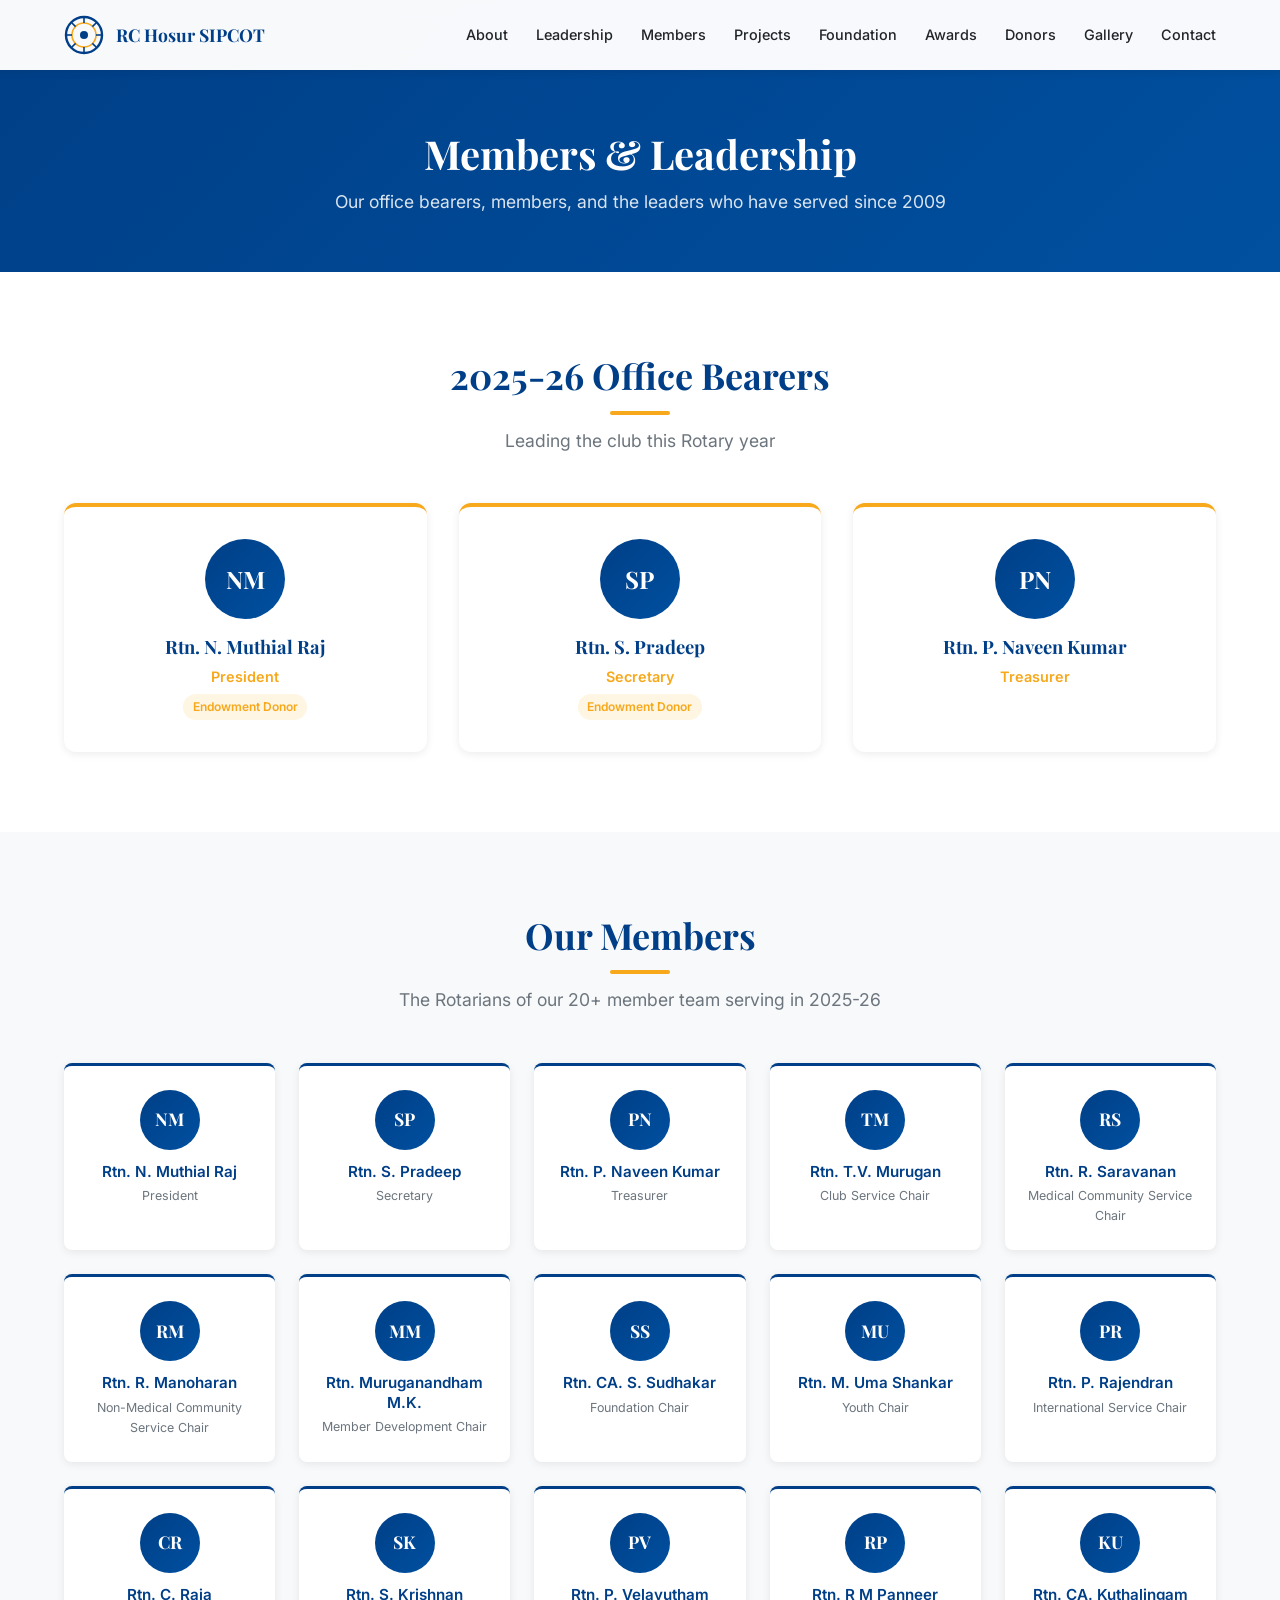
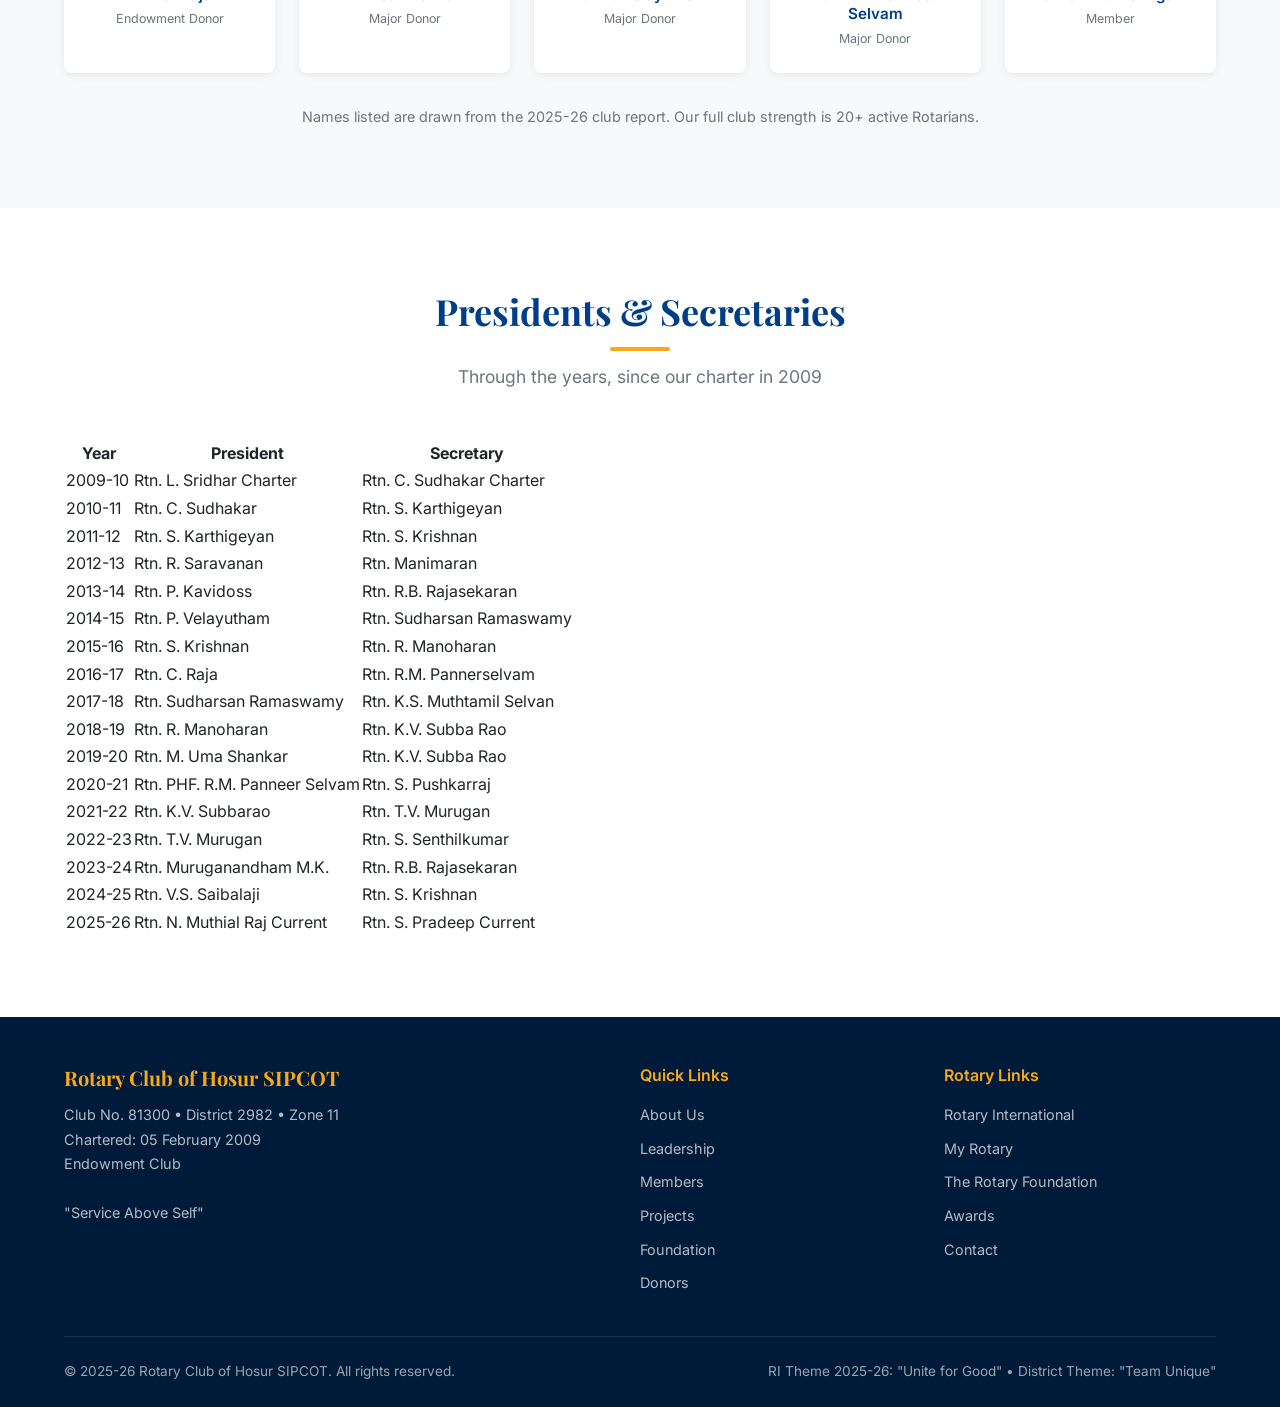
==== members.html @ dbd29835 "commit" ====
<!DOCTYPE html>
<html lang="en">
<head>
  <meta charset="UTF-8">
  <meta name="viewport" content="width=device-width, initial-scale=1.0">
  <title>Members &amp; Leadership | Rotary Club of Hosur SIPCOT</title>
  <meta name="description" content="Members, Office Bearers and the Presidents &amp; Secretaries through the years of the Rotary Club of Hosur SIPCOT, District 2982, since 2009.">
  <link rel="canonical" href="https://rotarysipcot.com/members.html">

  <!-- Fonts -->
  <link rel="preconnect" href="https://fonts.googleapis.com">
  <link rel="preconnect" href="https://fonts.gstatic.com" crossorigin>
  <link href="https://fonts.googleapis.com/css2?family=Inter:wght@300;400;500;600;700&family=Playfair+Display:ital,wght@0,400;0,700;1,400&display=swap" rel="stylesheet">

  <!-- Stylesheet -->
  <link rel="stylesheet" href="css/styles.css">
</head>
<body>

  <!-- Navigation -->
  <nav class="navbar" id="navbar">
    <div class="container">
      <a href="index.html" class="nav-brand">
        <!-- Rotary Wheel SVG -->
        <svg class="rotary-wheel" viewBox="0 0 100 100" xmlns="http://www.w3.org/2000/svg">
          <circle cx="50" cy="50" r="45" fill="none" stroke="#003F87" stroke-width="6"/>
          <circle cx="50" cy="50" r="30" fill="none" stroke="#F7A81B" stroke-width="4"/>
          <circle cx="50" cy="50" r="10" fill="#003F87"/>
          <g stroke="#003F87" stroke-width="4">
            <line x1="50" y1="5" x2="50" y2="20"/>
            <line x1="50" y1="80" x2="50" y2="95"/>
            <line x1="5" y1="50" x2="20" y2="50"/>
            <line x1="80" y1="50" x2="95" y2="50"/>
            <line x1="18" y1="18" x2="29" y2="29"/>
            <line x1="71" y1="71" x2="82" y2="82"/>
            <line x1="82" y1="18" x2="71" y2="29"/>
            <line x1="29" y1="71" x2="18" y2="82"/>
          </g>
        </svg>
        RC Hosur SIPCOT
      </a>
      <div class="nav-links" id="navLinks">
        <a href="index.html#about">About</a>
        <a href="index.html#leadership">Leadership</a>
        <a href="members.html">Members</a>
        <a href="index.html#projects">Projects</a>
        <a href="index.html#foundation">Foundation</a>
        <a href="index.html#awards">Awards</a>
        <a href="index.html#donors">Donors</a>
        <a href="index.html#gallery">Gallery</a>
        <a href="index.html#contact">Contact</a>
      </div>
      <button class="nav-toggle" id="navToggle" aria-label="Toggle navigation">
        <span></span>
        <span></span>
        <span></span>
      </button>
    </div>
  </nav>

  <!-- Page Header -->
  <section class="page-header">
    <div class="container">
      <h1>Members &amp; Leadership</h1>
      <p>Our office bearers, members, and the leaders who have served since 2009</p>
    </div>
  </section>

  <!-- Office Bearers Section -->
  <section class="section" id="office-bearers">
    <div class="container">
      <div class="section-title">
        <h2>2025-26 Office Bearers</h2>
        <span class="underline"></span>
        <p>Leading the club this Rotary year</p>
      </div>
      <div class="leadership-grid">
        <div class="leader-card">
          <div class="leader-avatar">NM</div>
          <h3>Rtn. N. Muthial Raj</h3>
          <div class="role">President</div>
          <span class="badge">Endowment Donor</span>
        </div>
        <div class="leader-card">
          <div class="leader-avatar">SP</div>
          <h3>Rtn. S. Pradeep</h3>
          <div class="role">Secretary</div>
          <span class="badge">Endowment Donor</span>
        </div>
        <div class="leader-card">
          <div class="leader-avatar">PN</div>
          <h3>Rtn. P. Naveen Kumar</h3>
          <div class="role">Treasurer</div>
        </div>
      </div>
    </div>
  </section>

  <!-- Members Section -->
  <section class="section section-alt" id="members">
    <div class="container">
      <div class="section-title">
        <h2>Our Members</h2>
        <span class="underline"></span>
        <p>The Rotarians of our 20+ member team serving in 2025-26</p>
      </div>
      <div class="members-grid">
        <div class="member-card">
          <div class="member-avatar">NM</div>
          <h4>Rtn. N. Muthial Raj</h4>
          <div class="member-role">President</div>
        </div>
        <div class="member-card">
          <div class="member-avatar">SP</div>
          <h4>Rtn. S. Pradeep</h4>
          <div class="member-role">Secretary</div>
        </div>
        <div class="member-card">
          <div class="member-avatar">PN</div>
          <h4>Rtn. P. Naveen Kumar</h4>
          <div class="member-role">Treasurer</div>
        </div>
        <div class="member-card">
          <div class="member-avatar">TM</div>
          <h4>Rtn. T.V. Murugan</h4>
          <div class="member-role">Club Service Chair</div>
        </div>
        <div class="member-card">
          <div class="member-avatar">RS</div>
          <h4>Rtn. R. Saravanan</h4>
          <div class="member-role">Medical Community Service Chair</div>
        </div>
        <div class="member-card">
          <div class="member-avatar">RM</div>
          <h4>Rtn. R. Manoharan</h4>
          <div class="member-role">Non-Medical Community Service Chair</div>
        </div>
        <div class="member-card">
          <div class="member-avatar">MM</div>
          <h4>Rtn. Muruganandham M.K.</h4>
          <div class="member-role">Member Development Chair</div>
        </div>
        <div class="member-card">
          <div class="member-avatar">SS</div>
          <h4>Rtn. CA. S. Sudhakar</h4>
          <div class="member-role">Foundation Chair</div>
        </div>
        <div class="member-card">
          <div class="member-avatar">MU</div>
          <h4>Rtn. M. Uma Shankar</h4>
          <div class="member-role">Youth Chair</div>
        </div>
        <div class="member-card">
          <div class="member-avatar">PR</div>
          <h4>Rtn. P. Rajendran</h4>
          <div class="member-role">International Service Chair</div>
        </div>
        <div class="member-card">
          <div class="member-avatar">CR</div>
          <h4>Rtn. C. Raja</h4>
          <div class="member-role">Endowment Donor</div>
        </div>
        <div class="member-card">
          <div class="member-avatar">SK</div>
          <h4>Rtn. S. Krishnan</h4>
          <div class="member-role">Major Donor</div>
        </div>
        <div class="member-card">
          <div class="member-avatar">PV</div>
          <h4>Rtn. P. Velayutham</h4>
          <div class="member-role">Major Donor</div>
        </div>
        <div class="member-card">
          <div class="member-avatar">RP</div>
          <h4>Rtn. R M Panneer Selvam</h4>
          <div class="member-role">Major Donor</div>
        </div>
        <div class="member-card">
          <div class="member-avatar">KU</div>
          <h4>Rtn. CA. Kuthalingam</h4>
          <div class="member-role">Member</div>
        </div>
      </div>
      <p class="members-note">Names listed are drawn from the 2025-26 club report. Our full club strength is 20+ active Rotarians.</p>
    </div>
  </section>

  <!-- Presidents & Secretaries Section -->
  <section class="section" id="leaders-history">
    <div class="container">
      <div class="section-title">
        <h2>Presidents &amp; Secretaries</h2>
        <span class="underline"></span>
        <p>Through the years, since our charter in 2009</p>
      </div>
      <div class="history-table-wrap">
        <table class="history-table">
          <thead>
            <tr>
              <th>Year</th>
              <th>President</th>
              <th>Secretary</th>
            </tr>
          </thead>
          <tbody>
            <tr>
              <td class="yr">2009-10</td>
              <td>Rtn. L. Sridhar <span class="charter-tag">Charter</span></td>
              <td>Rtn. C. Sudhakar <span class="charter-tag">Charter</span></td>
            </tr>
            <tr>
              <td class="yr">2010-11</td>
              <td>Rtn. C. Sudhakar</td>
              <td>Rtn. S. Karthigeyan</td>
            </tr>
            <tr>
              <td class="yr">2011-12</td>
              <td>Rtn. S. Karthigeyan</td>
              <td>Rtn. S. Krishnan</td>
            </tr>
            <tr>
              <td class="yr">2012-13</td>
              <td>Rtn. R. Saravanan</td>
              <td>Rtn. Manimaran</td>
            </tr>
            <tr>
              <td class="yr">2013-14</td>
              <td>Rtn. P. Kavidoss</td>
              <td>Rtn. R.B. Rajasekaran</td>
            </tr>
            <tr>
              <td class="yr">2014-15</td>
              <td>Rtn. P. Velayutham</td>
              <td>Rtn. Sudharsan Ramaswamy</td>
            </tr>
            <tr>
              <td class="yr">2015-16</td>
              <td>Rtn. S. Krishnan</td>
              <td>Rtn. R. Manoharan</td>
            </tr>
            <tr>
              <td class="yr">2016-17</td>
              <td>Rtn. C. Raja</td>
              <td>Rtn. R.M. Pannerselvam</td>
            </tr>
            <tr>
              <td class="yr">2017-18</td>
              <td>Rtn. Sudharsan Ramaswamy</td>
              <td>Rtn. K.S. Muthtamil Selvan</td>
            </tr>
            <tr>
              <td class="yr">2018-19</td>
              <td>Rtn. R. Manoharan</td>
              <td>Rtn. K.V. Subba Rao</td>
            </tr>
            <tr>
              <td class="yr">2019-20</td>
              <td>Rtn. M. Uma Shankar</td>
              <td>Rtn. K.V. Subba Rao</td>
            </tr>
            <tr>
              <td class="yr">2020-21</td>
              <td>Rtn. PHF. R.M. Panneer Selvam</td>
              <td>Rtn. S. Pushkarraj</td>
            </tr>
            <tr>
              <td class="yr">2021-22</td>
              <td>Rtn. K.V. Subbarao</td>
              <td>Rtn. T.V. Murugan</td>
            </tr>
            <tr>
              <td class="yr">2022-23</td>
              <td>Rtn. T.V. Murugan</td>
              <td>Rtn. S. Senthilkumar</td>
            </tr>
            <tr>
              <td class="yr">2023-24</td>
              <td>Rtn. Muruganandham M.K.</td>
              <td>Rtn. R.B. Rajasekaran</td>
            </tr>
            <tr>
              <td class="yr">2024-25</td>
              <td>Rtn. V.S. Saibalaji</td>
              <td>Rtn. S. Krishnan</td>
            </tr>
            <tr class="current">
              <td class="yr">2025-26</td>
              <td>Rtn. N. Muthial Raj <span class="current-tag">Current</span></td>
              <td>Rtn. S. Pradeep <span class="current-tag">Current</span></td>
            </tr>
          </tbody>
        </table>
      </div>
    </div>
  </section>

  <!-- Footer -->
  <footer class="footer">
    <div class="container">
      <div class="footer-grid">
        <div class="footer-brand">
          <h3>Rotary Club of Hosur SIPCOT</h3>
          <p>
            Club No. 81300 &bull; District 2982 &bull; Zone 11<br>
            Chartered: 05 February 2009<br>
            Endowment Club<br><br>
            "Service Above Self"
          </p>
        </div>
        <div class="footer-links">
          <h4>Quick Links</h4>
          <ul>
            <li><a href="index.html#about">About Us</a></li>
            <li><a href="index.html#leadership">Leadership</a></li>
            <li><a href="members.html">Members</a></li>
            <li><a href="index.html#projects">Projects</a></li>
            <li><a href="index.html#foundation">Foundation</a></li>
            <li><a href="index.html#donors">Donors</a></li>
          </ul>
        </div>
        <div class="footer-quick">
          <h4>Rotary Links</h4>
          <ul>
            <li><a href="https://www.rotary.org" target="_blank" rel="noopener">Rotary International</a></li>
            <li><a href="https://my.rotary.org" target="_blank" rel="noopener">My Rotary</a></li>
            <li><a href="https://www.rotary.org/en/about-rotary/rotary-foundation" target="_blank" rel="noopener">The Rotary Foundation</a></li>
            <li><a href="index.html#awards">Awards</a></li>
            <li><a href="index.html#contact">Contact</a></li>
          </ul>
        </div>
      </div>
      <div class="footer-bottom">
        <p>&copy; 2025-26 Rotary Club of Hosur SIPCOT. All rights reserved.</p>
        <p>RI Theme 2025-26: "Unite for Good" &bull; District Theme: "Team Unique"</p>
      </div>
    </div>
  </footer>

  <!-- Back to Top -->
  <button class="back-to-top" id="backToTop" aria-label="Back to top">&#8593;</button>

  <!-- Script -->
  <script>
    // Mobile nav toggle
    const navToggle = document.getElementById('navToggle');
    const navLinks = document.getElementById('navLinks');
    navToggle.addEventListener('click', () => {
      navLinks.classList.toggle('active');
    });

    // Close mobile nav on link click
    navLinks.querySelectorAll('a').forEach(link => {
      link.addEventListener('click', () => {
        navLinks.classList.remove('active');
      });
    });

    // Back to top button
    const backToTop = document.getElementById('backToTop');
    window.addEventListener('scroll', () => {
      if (window.scrollY > 400) {
        backToTop.classList.add('visible');
      } else {
        backToTop.classList.remove('visible');
      }
    });
    backToTop.addEventListener('click', () => {
      window.scrollTo({ top: 0, behavior: 'smooth' });
    });
  </script>

</body>
</html>
---- css/styles.css ----
/* ============================================
   Rotary Club of Hosur SIPCOT — Stylesheet
   ============================================ */

/* --- CSS Variables --- */
:root {
  --royal-blue: #003F87;
  --gold: #F7A81B;
  --light-blue: #0050A0;
  --white: #FFFFFF;
  --off-white: #F8F9FA;
  --light-gray: #E9ECEF;
  --dark-gray: #343A40;
  --text-primary: #212529;
  --text-secondary: #6C757D;
  --shadow-sm: 0 2px 8px rgba(0, 0, 0, 0.08);
  --shadow-md: 0 4px 16px rgba(0, 0, 0, 0.12);
  --shadow-lg: 0 8px 32px rgba(0, 0, 0, 0.16);
  --radius: 8px;
  --radius-lg: 12px;
  --transition: 0.3s ease;
  --max-width: 1200px;
}

/* --- Reset & Base --- */
*, *::before, *::after {
  box-sizing: border-box;
  margin: 0;
  padding: 0;
}

html {
  scroll-behavior: smooth;
  font-size: 16px;
}

body {
  font-family: 'Inter', sans-serif;
  color: var(--text-primary);
  line-height: 1.6;
  background: var(--white);
  -webkit-font-smoothing: antialiased;
}

h1, h2, h3, h4, h5, h6 {
  font-family: 'Playfair Display', serif;
  line-height: 1.3;
}

a {
  color: var(--light-blue);
  text-decoration: none;
  transition: color var(--transition);
}

a:hover {
  color: var(--royal-blue);
}

img {
  max-width: 100%;
  height: auto;
}

ul {
  list-style: none;
}

/* --- Utility --- */
.container {
  width: 100%;
  max-width: var(--max-width);
  margin: 0 auto;
  padding: 0 1.5rem;
}

.section {
  padding: 5rem 0;
}

.section-alt {
  background: var(--off-white);
}

.section-blue {
  background: var(--royal-blue);
  color: var(--white);
}

.section-title {
  text-align: center;
  margin-bottom: 3rem;
}

.section-title h2 {
  font-size: 2.25rem;
  color: var(--royal-blue);
  margin-bottom: 0.5rem;
}

.section-blue .section-title h2 {
  color: var(--gold);
}

.section-title .underline {
  display: block;
  width: 60px;
  height: 4px;
  background: var(--gold);
  margin: 0.75rem auto 0;
  border-radius: 2px;
}

.section-title p {
  color: var(--text-secondary);
  font-size: 1.1rem;
  margin-top: 0.75rem;
}

.section-blue .section-title p {
  color: rgba(255, 255, 255, 0.8);
}

/* --- Navigation --- */
.navbar {
  position: fixed;
  top: 0;
  left: 0;
  right: 0;
  z-index: 1000;
  background: rgba(255, 255, 255, 0.97);
  backdrop-filter: blur(8px);
  box-shadow: var(--shadow-sm);
  transition: background var(--transition);
}

.navbar .container {
  display: flex;
  align-items: center;
  justify-content: space-between;
  height: 70px;
}

.nav-brand {
  display: flex;
  align-items: center;
  gap: 0.75rem;
  font-family: 'Playfair Display', serif;
  font-weight: 700;
  font-size: 1.1rem;
  color: var(--royal-blue);
}

.nav-brand .rotary-wheel {
  width: 40px;
  height: 40px;
  flex-shrink: 0;
}

.nav-links {
  display: flex;
  align-items: center;
  gap: 1.75rem;
}

.nav-links a {
  font-size: 0.9rem;
  font-weight: 500;
  color: var(--text-primary);
  position: relative;
  padding: 0.25rem 0;
}

.nav-links a::after {
  content: '';
  position: absolute;
  bottom: -2px;
  left: 0;
  width: 0;
  height: 2px;
  background: var(--gold);
  transition: width var(--transition);
}

.nav-links a:hover {
  color: var(--royal-blue);
}

.nav-links a:hover::after {
  width: 100%;
}

.nav-toggle {
  display: none;
  flex-direction: column;
  gap: 5px;
  background: none;
  border: none;
  cursor: pointer;
  padding: 4px;
}

.nav-toggle span {
  display: block;
  width: 24px;
  height: 2px;
  background: var(--royal-blue);
  border-radius: 2px;
  transition: var(--transition);
}

/* --- Hero --- */
.hero {
  position: relative;
  min-height: 100vh;
  display: flex;
  align-items: center;
  justify-content: center;
  background: linear-gradient(135deg, var(--royal-blue) 0%, var(--light-blue) 50%, #0067CC 100%);
  background-size: cover;
  background-position: center;
  color: var(--white);
  text-align: center;
  overflow: hidden;
  padding-top: 70px;
}

.hero::before {
  content: '';
  position: absolute;
  top: -50%;
  right: -20%;
  width: 600px;
  height: 600px;
  border-radius: 50%;
  background: rgba(247, 168, 27, 0.08);
}

.hero::after {
  content: '';
  position: absolute;
  bottom: -30%;
  left: -10%;
  width: 400px;
  height: 400px;
  border-radius: 50%;
  background: rgba(255, 255, 255, 0.04);
}

.hero-inner {
  position: relative;
  z-index: 1;
  width: 100%;
  max-width: var(--max-width);
  margin: 0 auto;
  padding: 2rem 1.5rem;
  display: grid;
  grid-template-columns: 1.15fr 0.85fr;
  gap: 3rem;
  align-items: center;
}

.hero-content {
  text-align: left;
}

.hero-fourway {
  width: 100%;
  max-width: 440px;
  justify-self: center;
  border-radius: var(--radius-lg);
  overflow: hidden;
  box-shadow: var(--shadow-lg);
}

.hero-fourway img {
  display: block;
  width: 100%;
  height: auto;
}

.hero-badge {
  display: inline-block;
  background: rgba(247, 168, 27, 0.2);
  border: 1px solid rgba(247, 168, 27, 0.4);
  color: var(--gold);
  padding: 0.4rem 1.25rem;
  border-radius: 50px;
  font-size: 0.85rem;
  font-weight: 600;
  letter-spacing: 0.5px;
  margin-bottom: 1.5rem;
  text-transform: uppercase;
}

.hero h1 {
  font-size: 3.25rem;
  font-weight: 700;
  margin-bottom: 0.75rem;
  line-height: 1.15;
}

.hero h1 .highlight {
  color: var(--gold);
}

.hero .theme {
  font-size: 1.5rem;
  font-weight: 300;
  opacity: 0.9;
  margin-bottom: 1rem;
  font-style: italic;
}

.hero .sub-info {
  font-size: 1rem;
  opacity: 0.75;
  margin-bottom: 2rem;
}

.hero .sub-info span {
  margin: 0 0.5rem;
}

.hero-cta {
  display: inline-flex;
  align-items: center;
  gap: 0.5rem;
  background: var(--gold);
  color: var(--royal-blue);
  padding: 0.85rem 2rem;
  border-radius: 50px;
  font-weight: 600;
  font-size: 1rem;
  transition: transform var(--transition), box-shadow var(--transition);
}

.hero-cta:hover {
  transform: translateY(-2px);
  box-shadow: 0 8px 24px rgba(247, 168, 27, 0.3);
  color: var(--royal-blue);
}

.hero-stats {
  display: flex;
  justify-content: flex-start;
  flex-wrap: wrap;
  gap: 2.5rem;
  margin-top: 3rem;
  padding-top: 2rem;
  border-top: 1px solid rgba(255, 255, 255, 0.15);
}

.hero-stat {
  text-align: center;
}

.hero-stat .number {
  display: block;
  font-family: 'Playfair Display', serif;
  font-size: 2rem;
  font-weight: 700;
  color: var(--gold);
}

.hero-stat .label {
  font-size: 0.85rem;
  opacity: 0.7;
}

/* --- About --- */
.about-grid {
  display: grid;
  grid-template-columns: 1fr 1fr;
  gap: 3rem;
  align-items: center;
}

.about-text h3 {
  font-size: 1.5rem;
  color: var(--royal-blue);
  margin-bottom: 1rem;
}

.about-text p {
  color: var(--text-secondary);
  margin-bottom: 1rem;
}

.about-details {
  display: grid;
  grid-template-columns: 1fr 1fr;
  gap: 1rem;
  margin-top: 1.5rem;
}

.about-detail {
  background: var(--off-white);
  padding: 1rem 1.25rem;
  border-radius: var(--radius);
  border-left: 3px solid var(--gold);
}

.about-detail .label {
  font-size: 0.8rem;
  text-transform: uppercase;
  letter-spacing: 0.5px;
  color: var(--text-secondary);
  margin-bottom: 0.25rem;
}

.about-detail .value {
  font-weight: 600;
  color: var(--royal-blue);
}

/* --- About Image --- */
.about-image {
  border-radius: var(--radius-lg);
  overflow: hidden;
  box-shadow: var(--shadow-md);
}

.about-image img {
  width: 100%;
  height: 100%;
  object-fit: cover;
  display: block;
  transition: transform var(--transition);
}

.about-image:hover img {
  transform: scale(1.03);
}

.about-card-row {
  margin-top: 3rem;
}

.about-card {
  background: linear-gradient(135deg, var(--royal-blue), var(--light-blue));
  color: var(--white);
  border-radius: var(--radius-lg);
  padding: 2.5rem;
  text-align: center;
}

.about-card .motto {
  font-family: 'Playfair Display', serif;
  font-size: 1.75rem;
  font-style: italic;
  margin-bottom: 1.5rem;
  color: var(--gold);
}

.about-card .meeting-info {
  background: rgba(255, 255, 255, 0.1);
  border-radius: var(--radius);
  padding: 1.5rem;
  margin-top: 1rem;
}

.about-card .meeting-info h4 {
  font-size: 1.1rem;
  margin-bottom: 0.75rem;
  color: var(--gold);
}

.about-card .meeting-info p {
  opacity: 0.9;
  font-size: 0.95rem;
  line-height: 1.8;
}

/* --- Leadership Cards --- */
.leadership-grid {
  display: grid;
  grid-template-columns: repeat(3, 1fr);
  gap: 2rem;
}

.leader-card {
  background: var(--white);
  border-radius: var(--radius-lg);
  padding: 2rem;
  text-align: center;
  box-shadow: var(--shadow-sm);
  transition: transform var(--transition), box-shadow var(--transition);
  border-top: 4px solid var(--gold);
}

.leader-card:hover {
  transform: translateY(-4px);
  box-shadow: var(--shadow-md);
}

.leader-avatar {
  width: 80px;
  height: 80px;
  border-radius: 50%;
  background: linear-gradient(135deg, var(--royal-blue), var(--light-blue));
  color: var(--white);
  display: flex;
  align-items: center;
  justify-content: center;
  font-family: 'Playfair Display', serif;
  font-size: 1.5rem;
  font-weight: 700;
  margin: 0 auto 1rem;
}

.leader-card h3 {
  font-size: 1.15rem;
  color: var(--royal-blue);
  margin-bottom: 0.35rem;
}

.leader-card .role {
  color: var(--gold);
  font-weight: 600;
  font-size: 0.9rem;
  margin-bottom: 0.35rem;
}

.leader-card .badge {
  display: inline-block;
  background: rgba(247, 168, 27, 0.12);
  color: var(--gold);
  padding: 0.2rem 0.6rem;
  border-radius: 50px;
  font-size: 0.75rem;
  font-weight: 600;
}

/* --- Sub-page Header --- */
.page-header {
  background: linear-gradient(135deg, var(--royal-blue) 0%, var(--light-blue) 100%);
  color: var(--white);
  text-align: center;
  padding: 8rem 0 3.5rem;
}

.page-header h1 {
  font-size: 2.5rem;
  font-weight: 700;
  margin-bottom: 0.5rem;
}

.page-header p {
  opacity: 0.85;
  font-size: 1.1rem;
}

@media (max-width: 768px) {
  .page-header {
    padding: 6.5rem 0 2.5rem;
  }

  .page-header h1 {
    font-size: 1.9rem;
  }
}

/* --- Past Presidents --- */
.presidents-grid {
  display: grid;
  grid-template-columns: repeat(auto-fit, minmax(180px, 1fr));
  gap: 1.5rem;
}

.president-card {
  background: var(--white);
  border-radius: var(--radius);
  padding: 1.5rem 1rem;
  text-align: center;
  box-shadow: var(--shadow-sm);
  border-top: 3px solid var(--royal-blue);
  transition: transform var(--transition), box-shadow var(--transition);
}

.president-card:hover {
  transform: translateY(-3px);
  box-shadow: var(--shadow-md);
}

.president-avatar {
  width: 64px;
  height: 64px;
  border-radius: 50%;
  background: linear-gradient(135deg, var(--royal-blue), var(--light-blue));
  color: var(--white);
  display: flex;
  align-items: center;
  justify-content: center;
  font-family: 'Playfair Display', serif;
  font-weight: 700;
  font-size: 1.1rem;
  margin: 0 auto 0.75rem;
}

.president-card h4 {
  font-size: 0.95rem;
  color: var(--royal-blue);
  font-family: 'Inter', sans-serif;
  font-weight: 600;
}

.president-card .president-year {
  font-size: 0.85rem;
  color: var(--gold);
  font-weight: 600;
  margin-top: 0.25rem;
}

.president-card .president-tag {
  display: inline-block;
  margin-top: 0.5rem;
  background: rgba(0, 63, 135, 0.08);
  color: var(--royal-blue);
  padding: 0.2rem 0.6rem;
  border-radius: 50px;
  font-size: 0.7rem;
  font-weight: 700;
  text-transform: uppercase;
  letter-spacing: 0.3px;
}

/* --- Members --- */
.members-grid {
  display: grid;
  grid-template-columns: repeat(auto-fill, minmax(200px, 1fr));
  gap: 1.5rem;
}

.member-card {
  background: var(--white);
  border-radius: var(--radius);
  padding: 1.5rem 1rem;
  text-align: center;
  box-shadow: var(--shadow-sm);
  border-top: 3px solid var(--royal-blue);
  transition: transform var(--transition), box-shadow var(--transition);
}

.member-card:hover {
  transform: translateY(-3px);
  box-shadow: var(--shadow-md);
}

.member-avatar {
  width: 60px;
  height: 60px;
  border-radius: 50%;
  background: linear-gradient(135deg, var(--royal-blue), var(--light-blue));
  color: var(--white);
  display: flex;
  align-items: center;
  justify-content: center;
  font-family: 'Playfair Display', serif;
  font-weight: 700;
  font-size: 1.1rem;
  margin: 0 auto 0.75rem;
}

.member-card h4 {
  font-size: 0.95rem;
  color: var(--royal-blue);
  font-family: 'Inter', sans-serif;
  font-weight: 600;
}

.member-card .member-role {
  font-size: 0.78rem;
  color: var(--text-secondary);
  margin-top: 0.3rem;
}

.members-note {
  text-align: center;
  margin-top: 2rem;
  font-size: 0.9rem;
  color: var(--text-secondary);
}

/* --- Avenue Chairs --- */
.chairs-grid {
  display: grid;
  grid-template-columns: repeat(auto-fit, minmax(240px, 1fr));
  gap: 1.5rem;
}

.chair-card {
  background: var(--white);
  border-radius: var(--radius);
  padding: 1.5rem;
  display: flex;
  align-items: center;
  gap: 1rem;
  box-shadow: var(--shadow-sm);
  transition: transform var(--transition);
}

.chair-card:hover {
  transform: translateY(-2px);
}

.chair-icon {
  width: 50px;
  height: 50px;
  border-radius: var(--radius);
  background: linear-gradient(135deg, var(--royal-blue), var(--light-blue));
  color: var(--white);
  display: flex;
  align-items: center;
  justify-content: center;
  font-size: 1.25rem;
  flex-shrink: 0;
}

.chair-card h4 {
  font-size: 0.95rem;
  color: var(--royal-blue);
  font-family: 'Inter', sans-serif;
  font-weight: 600;
}

.chair-card .avenue {
  font-size: 0.8rem;
  color: var(--text-secondary);
  margin-top: 0.2rem;
}

/* --- Projects --- */
.projects-grid {
  display: grid;
  grid-template-columns: repeat(auto-fit, minmax(340px, 1fr));
  gap: 2rem;
}

.project-card {
  background: var(--white);
  border-radius: var(--radius-lg);
  overflow: hidden;
  box-shadow: var(--shadow-sm);
  transition: transform var(--transition), box-shadow var(--transition);
}

.project-card:hover {
  transform: translateY(-4px);
  box-shadow: var(--shadow-md);
}

.project-image {
  width: 100%;
  height: 200px;
  overflow: hidden;
}

.project-image img {
  width: 100%;
  height: 100%;
  object-fit: cover;
  display: block;
  transition: transform var(--transition);
}

.project-card:hover .project-image img {
  transform: scale(1.05);
}

.project-header {
  background: linear-gradient(135deg, var(--royal-blue), var(--light-blue));
  color: var(--white);
  padding: 1.5rem;
  display: flex;
  align-items: center;
  gap: 1rem;
}

.project-icon {
  font-size: 2rem;
}

.project-header h3 {
  font-size: 1.15rem;
}

.project-body {
  padding: 1.5rem;
}

.project-body p {
  color: var(--text-secondary);
  font-size: 0.95rem;
  margin-bottom: 1rem;
}

.project-tag {
  display: inline-block;
  background: rgba(0, 63, 135, 0.08);
  color: var(--royal-blue);
  padding: 0.25rem 0.75rem;
  border-radius: 50px;
  font-size: 0.8rem;
  font-weight: 600;
}

/* --- Foundation Stats --- */
.foundation-grid {
  display: grid;
  grid-template-columns: repeat(auto-fit, minmax(220px, 1fr));
  gap: 2rem;
  margin-bottom: 3rem;
}

.stat-card {
  text-align: center;
  padding: 2rem;
  background: rgba(255, 255, 255, 0.1);
  border-radius: var(--radius-lg);
  border: 1px solid rgba(255, 255, 255, 0.15);
}

.stat-card .amount {
  font-family: 'Playfair Display', serif;
  font-size: 2.25rem;
  font-weight: 700;
  color: var(--gold);
  margin-bottom: 0.5rem;
}

.stat-card .stat-label {
  font-size: 0.9rem;
  opacity: 0.8;
}

/* --- Awards --- */
.awards-grid {
  display: grid;
  grid-template-columns: repeat(auto-fit, minmax(280px, 1fr));
  gap: 1rem;
}

.award-item {
  display: flex;
  align-items: center;
  gap: 0.75rem;
  background: var(--white);
  padding: 1rem 1.25rem;
  border-radius: var(--radius);
  box-shadow: var(--shadow-sm);
  transition: transform var(--transition);
}

.award-item:hover {
  transform: translateX(4px);
}

.award-icon {
  font-size: 1.25rem;
  flex-shrink: 0;
}

.award-item span {
  font-size: 0.9rem;
  font-weight: 500;
  color: var(--text-primary);
}

.award-category {
  display: inline-block;
  background: rgba(0, 63, 135, 0.08);
  color: var(--royal-blue);
  padding: 0.15rem 0.5rem;
  border-radius: 4px;
  font-size: 0.7rem;
  font-weight: 700;
  text-transform: uppercase;
  letter-spacing: 0.3px;
  margin-left: 0.35rem;
}

/* --- Dream Project --- */
.dream-project {
  background: linear-gradient(135deg, var(--royal-blue) 0%, #001F44 100%);
  color: var(--white);
  border-radius: var(--radius-lg);
  padding: 3rem;
  text-align: center;
  position: relative;
  overflow: hidden;
}

.dream-project::before {
  content: '';
  position: absolute;
  top: -40%;
  right: -20%;
  width: 400px;
  height: 400px;
  border-radius: 50%;
  background: rgba(247, 168, 27, 0.06);
}

.dream-project h3 {
  font-size: 1.75rem;
  color: var(--gold);
  margin-bottom: 1rem;
  position: relative;
}

.dream-project p {
  font-size: 1.05rem;
  opacity: 0.9;
  max-width: 700px;
  margin: 0 auto;
  position: relative;
  line-height: 1.8;
}

/* --- Endowment Donors --- */
.donors-grid {
  display: grid;
  grid-template-columns: repeat(auto-fit, minmax(200px, 1fr));
  gap: 1.5rem;
}

.donor-card {
  background: var(--white);
  border-radius: var(--radius);
  padding: 1.5rem;
  text-align: center;
  box-shadow: var(--shadow-sm);
  border-bottom: 3px solid var(--gold);
  transition: transform var(--transition);
}

.donor-card:hover {
  transform: translateY(-3px);
}

.donor-avatar {
  width: 60px;
  height: 60px;
  border-radius: 50%;
  background: linear-gradient(135deg, var(--gold), #E0920D);
  color: var(--white);
  display: flex;
  align-items: center;
  justify-content: center;
  font-family: 'Playfair Display', serif;
  font-weight: 700;
  font-size: 1.1rem;
  margin: 0 auto 0.75rem;
}

.donor-card h4 {
  font-size: 0.95rem;
  color: var(--royal-blue);
  font-family: 'Inter', sans-serif;
  font-weight: 600;
}

.donor-card .donor-level {
  font-size: 0.75rem;
  color: var(--gold);
  font-weight: 600;
  margin-top: 0.25rem;
}

.major-donors {
  margin-top: 2.5rem;
  text-align: center;
}

.major-donors h3 {
  font-size: 1.5rem;
  color: var(--royal-blue);
  margin-bottom: 1.5rem;
}

.major-donors-list {
  display: flex;
  justify-content: center;
  gap: 2rem;
  flex-wrap: wrap;
}

.major-donor {
  background: var(--off-white);
  padding: 1rem 1.5rem;
  border-radius: var(--radius);
  font-weight: 600;
  color: var(--royal-blue);
}

/* --- Future Leadership Timeline --- */
.timeline {
  position: relative;
  max-width: 700px;
  margin: 0 auto;
}

.timeline::before {
  content: '';
  position: absolute;
  left: 50%;
  transform: translateX(-50%);
  top: 0;
  bottom: 0;
  width: 3px;
  background: var(--gold);
}

.timeline-item {
  display: flex;
  align-items: center;
  margin-bottom: 2rem;
  position: relative;
}

.timeline-item:nth-child(odd) {
  flex-direction: row-reverse;
}

.timeline-dot {
  position: absolute;
  left: 50%;
  transform: translateX(-50%);
  width: 16px;
  height: 16px;
  border-radius: 50%;
  background: var(--gold);
  border: 3px solid var(--white);
  box-shadow: 0 0 0 3px var(--gold);
  z-index: 1;
}

.timeline-content {
  width: 42%;
  background: var(--white);
  border-radius: var(--radius);
  padding: 1.25rem 1.5rem;
  box-shadow: var(--shadow-sm);
}

.timeline-content .year {
  font-family: 'Playfair Display', serif;
  font-size: 1.25rem;
  font-weight: 700;
  color: var(--gold);
  margin-bottom: 0.35rem;
}

.timeline-content h4 {
  font-size: 0.95rem;
  color: var(--royal-blue);
  font-family: 'Inter', sans-serif;
  font-weight: 600;
}

.timeline-content .role-label {
  font-size: 0.8rem;
  color: var(--text-secondary);
}

/* --- Contact --- */
.contact-grid {
  display: grid;
  grid-template-columns: 1fr 1fr;
  gap: 3rem;
}

.contact-info h3 {
  font-size: 1.5rem;
  color: var(--royal-blue);
  margin-bottom: 1.5rem;
}

.contact-item {
  display: flex;
  align-items: flex-start;
  gap: 1rem;
  margin-bottom: 1.5rem;
}

.contact-icon {
  width: 44px;
  height: 44px;
  border-radius: var(--radius);
  background: var(--off-white);
  display: flex;
  align-items: center;
  justify-content: center;
  font-size: 1.2rem;
  flex-shrink: 0;
  color: var(--royal-blue);
}

.contact-item h4 {
  font-size: 0.95rem;
  font-family: 'Inter', sans-serif;
  font-weight: 600;
  color: var(--royal-blue);
  margin-bottom: 0.15rem;
}

.contact-item p {
  font-size: 0.9rem;
  color: var(--text-secondary);
}

.contact-map {
  background: var(--off-white);
  border-radius: var(--radius-lg);
  display: flex;
  align-items: center;
  justify-content: center;
  min-height: 300px;
  font-size: 1rem;
  color: var(--text-secondary);
}

.social-links {
  display: flex;
  gap: 1rem;
  margin-top: 1.5rem;
}

.social-link {
  width: 44px;
  height: 44px;
  border-radius: 50%;
  background: var(--royal-blue);
  color: var(--white);
  display: flex;
  align-items: center;
  justify-content: center;
  font-weight: 700;
  font-size: 0.8rem;
  transition: background var(--transition), transform var(--transition);
}

.social-link:hover {
  background: var(--gold);
  color: var(--royal-blue);
  transform: translateY(-2px);
}

/* --- Footer --- */
.footer {
  background: #001A3A;
  color: var(--white);
  padding: 3rem 0 1.5rem;
}

.footer-grid {
  display: grid;
  grid-template-columns: 2fr 1fr 1fr;
  gap: 2rem;
  margin-bottom: 2rem;
}

.footer-brand h3 {
  font-size: 1.25rem;
  color: var(--gold);
  margin-bottom: 0.75rem;
}

.footer-brand p {
  font-size: 0.9rem;
  opacity: 0.7;
  line-height: 1.7;
}

.footer-links h4, .footer-quick h4 {
  font-size: 1rem;
  color: var(--gold);
  margin-bottom: 1rem;
  font-family: 'Inter', sans-serif;
  font-weight: 600;
}

.footer-links ul li, .footer-quick ul li {
  margin-bottom: 0.5rem;
}

.footer-links a, .footer-quick a {
  color: rgba(255, 255, 255, 0.7);
  font-size: 0.9rem;
  transition: color var(--transition);
}

.footer-links a:hover, .footer-quick a:hover {
  color: var(--gold);
}

.footer-bottom {
  border-top: 1px solid rgba(255, 255, 255, 0.1);
  padding-top: 1.5rem;
  display: flex;
  justify-content: space-between;
  align-items: center;
  flex-wrap: wrap;
  gap: 1rem;
}

.footer-bottom p {
  font-size: 0.85rem;
  opacity: 0.6;
}

/* --- Gallery --- */
.gallery-grid {
  display: grid;
  grid-template-columns: repeat(3, 1fr);
  gap: 1.5rem;
}

.gallery-item {
  position: relative;
  border-radius: var(--radius-lg);
  overflow: hidden;
  box-shadow: var(--shadow-sm);
  aspect-ratio: 4 / 3;
}

.gallery-item img {
  width: 100%;
  height: 100%;
  object-fit: cover;
  display: block;
  transition: transform 0.4s ease;
}

.gallery-item:hover img {
  transform: scale(1.08);
}

.gallery-caption {
  position: absolute;
  bottom: 0;
  left: 0;
  right: 0;
  padding: 0.75rem 1rem;
  background: linear-gradient(transparent, rgba(0, 31, 68, 0.85));
  color: var(--white);
  font-size: 0.9rem;
  font-weight: 600;
  transition: padding var(--transition);
}

.gallery-item:hover .gallery-caption {
  padding-bottom: 1rem;
}

/* --- Media Coverage --- */
.media-grid {
  display: grid;
  grid-template-columns: 1fr 1fr;
  gap: 2rem;
  max-width: 900px;
  margin: 0 auto;
}

.media-item {
  border-radius: var(--radius-lg);
  overflow: hidden;
  box-shadow: var(--shadow-md);
  transition: transform var(--transition), box-shadow var(--transition);
}

.media-item:hover {
  transform: translateY(-4px);
  box-shadow: var(--shadow-lg);
}

.media-item img {
  width: 100%;
  height: auto;
  display: block;
}

/* --- Back to Top --- */
.back-to-top {
  position: fixed;
  bottom: 2rem;
  right: 2rem;
  width: 44px;
  height: 44px;
  border-radius: 50%;
  background: var(--royal-blue);
  color: var(--white);
  border: none;
  cursor: pointer;
  display: flex;
  align-items: center;
  justify-content: center;
  font-size: 1.25rem;
  box-shadow: var(--shadow-md);
  opacity: 0;
  visibility: hidden;
  transition: opacity var(--transition), visibility var(--transition), transform var(--transition);
  z-index: 900;
}

.back-to-top.visible {
  opacity: 1;
  visibility: visible;
}

.back-to-top:hover {
  background: var(--gold);
  transform: translateY(-2px);
}

/* --- Responsive --- */
@media (max-width: 992px) {
  .hero h1 {
    font-size: 2.5rem;
  }

  .hero-inner {
    grid-template-columns: 1fr;
    gap: 2.5rem;
    justify-items: center;
  }

  .hero-content {
    text-align: center;
    max-width: 640px;
  }

  .hero-stats {
    justify-content: center;
  }

  .hero-fourway {
    max-width: 360px;
  }

  .about-grid,
  .contact-grid {
    grid-template-columns: 1fr;
  }

  .about-image {
    max-height: 400px;
  }

  .leadership-grid {
    grid-template-columns: repeat(2, 1fr);
  }

  .gallery-grid {
    grid-template-columns: repeat(2, 1fr);
  }

  .footer-grid {
    grid-template-columns: 1fr 1fr;
  }

  .timeline::before {
    left: 24px;
  }

  .timeline-item,
  .timeline-item:nth-child(odd) {
    flex-direction: row;
    padding-left: 50px;
  }

  .timeline-dot {
    left: 24px;
  }

  .timeline-content {
    width: 100%;
  }
}

@media (max-width: 768px) {
  .section {
    padding: 3.5rem 0;
  }

  .section-title h2 {
    font-size: 1.75rem;
  }

  .nav-links {
    display: none;
    position: absolute;
    top: 70px;
    left: 0;
    right: 0;
    background: var(--white);
    flex-direction: column;
    padding: 1.5rem;
    box-shadow: var(--shadow-md);
    gap: 1rem;
  }

  .nav-links.active {
    display: flex;
  }

  .nav-toggle {
    display: flex;
  }

  .hero h1 {
    font-size: 2rem;
  }

  .hero .theme {
    font-size: 1.2rem;
  }

  .hero-stats {
    gap: 1.5rem;
    flex-wrap: wrap;
  }

  .hero-stat .number {
    font-size: 1.5rem;
  }

  .leadership-grid {
    grid-template-columns: 1fr;
  }

  .projects-grid {
    grid-template-columns: 1fr;
  }

  .foundation-grid {
    grid-template-columns: repeat(2, 1fr);
  }

  .awards-grid {
    grid-template-columns: 1fr;
  }

  .donors-grid {
    grid-template-columns: repeat(2, 1fr);
  }

  .footer-grid {
    grid-template-columns: 1fr;
  }

  .footer-bottom {
    flex-direction: column;
    text-align: center;
  }

  .dream-project {
    padding: 2rem 1.5rem;
  }

  .gallery-grid {
    grid-template-columns: 1fr;
  }

  .media-grid {
    grid-template-columns: 1fr;
  }
}

@media (max-width: 480px) {
  .hero h1 {
    font-size: 1.65rem;
  }

  .about-details {
    grid-template-columns: 1fr;
  }

  .foundation-grid {
    grid-template-columns: 1fr;
  }

  .donors-grid {
    grid-template-columns: 1fr;
  }

  .major-donors-list {
    flex-direction: column;
    align-items: center;
  }
}
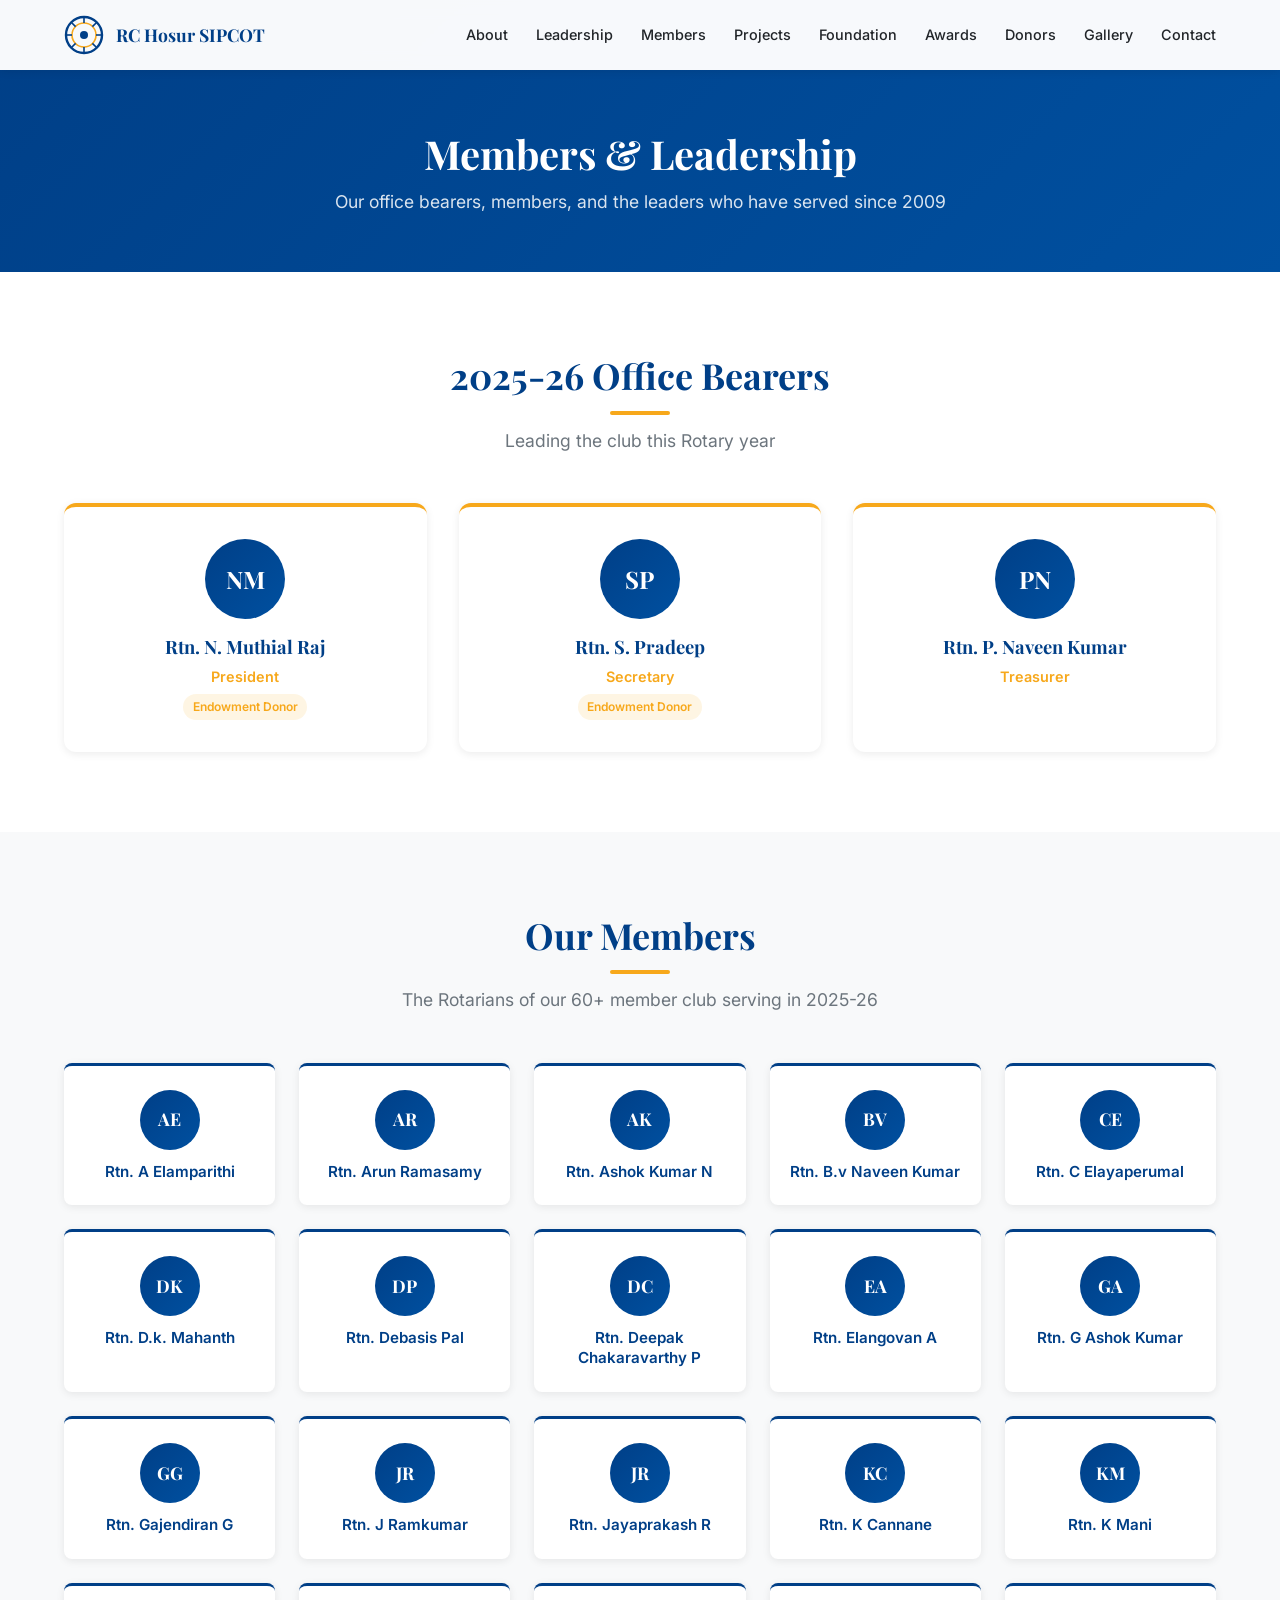
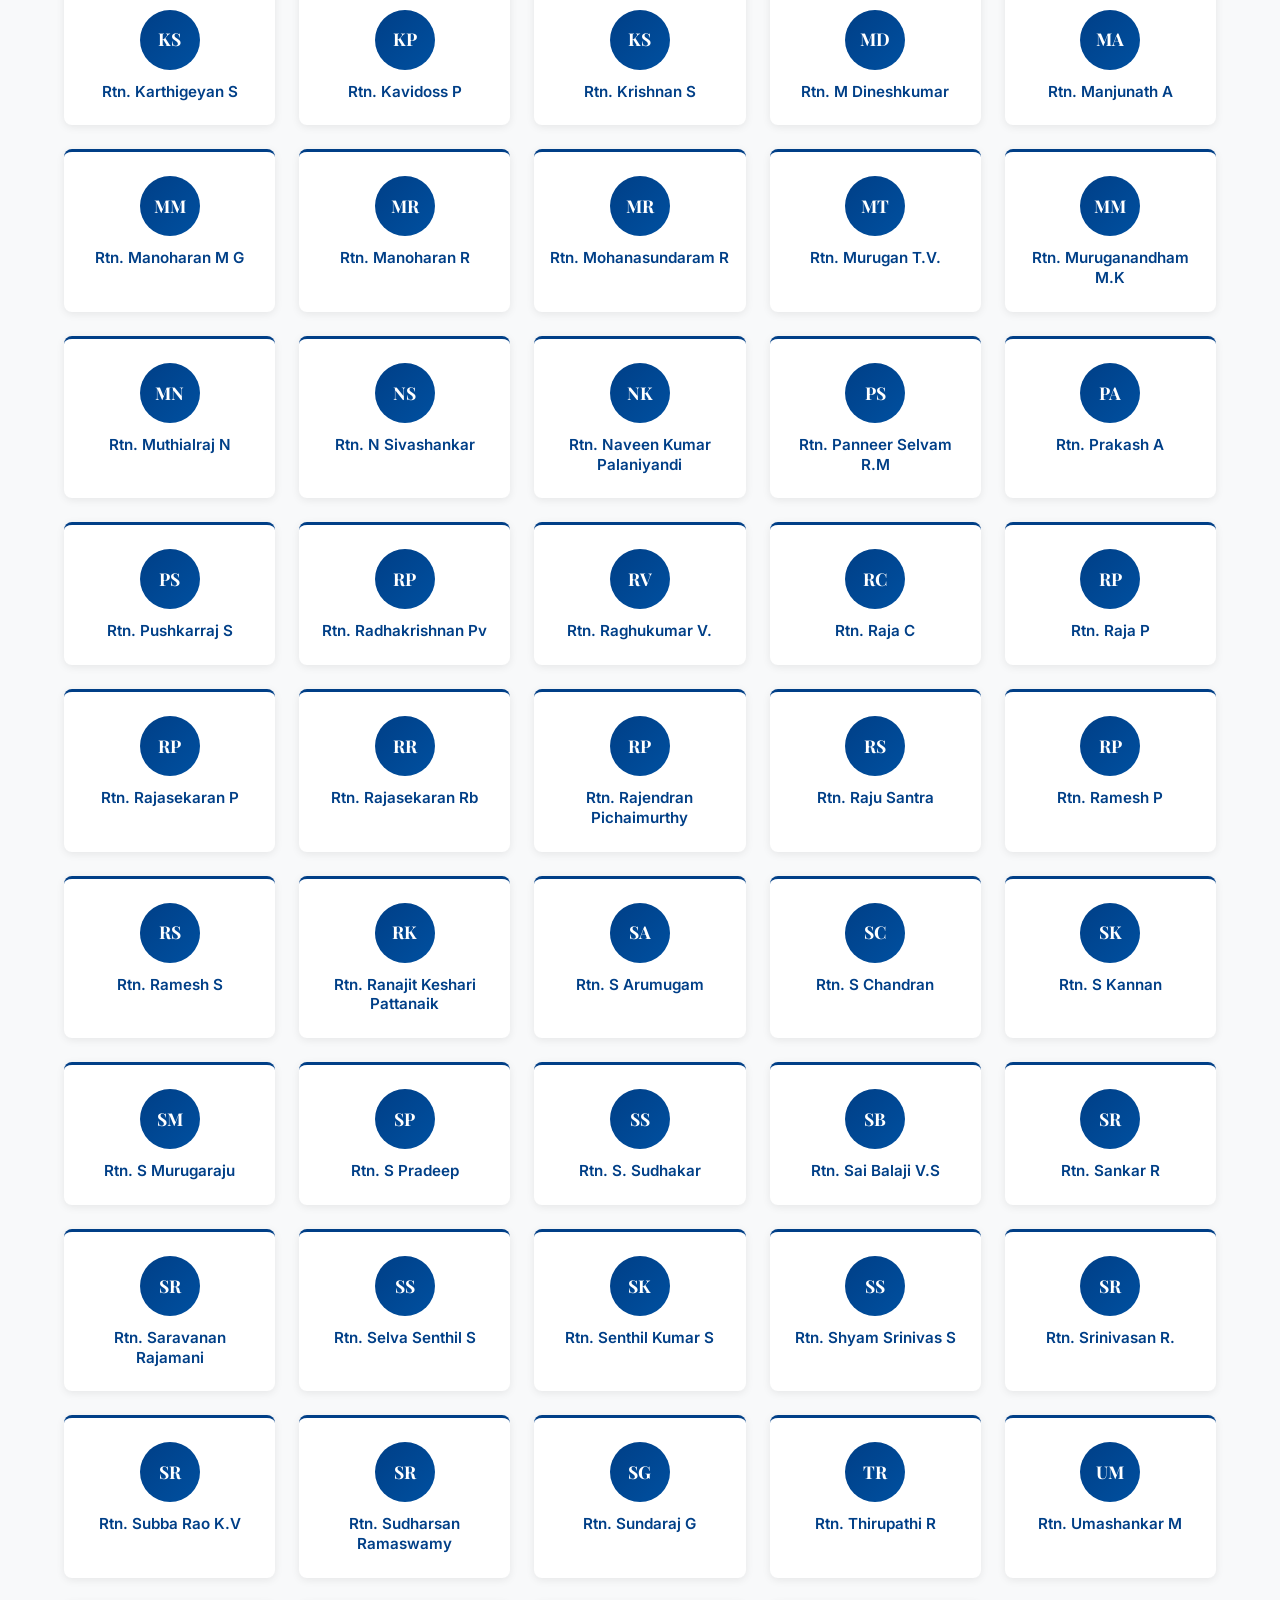
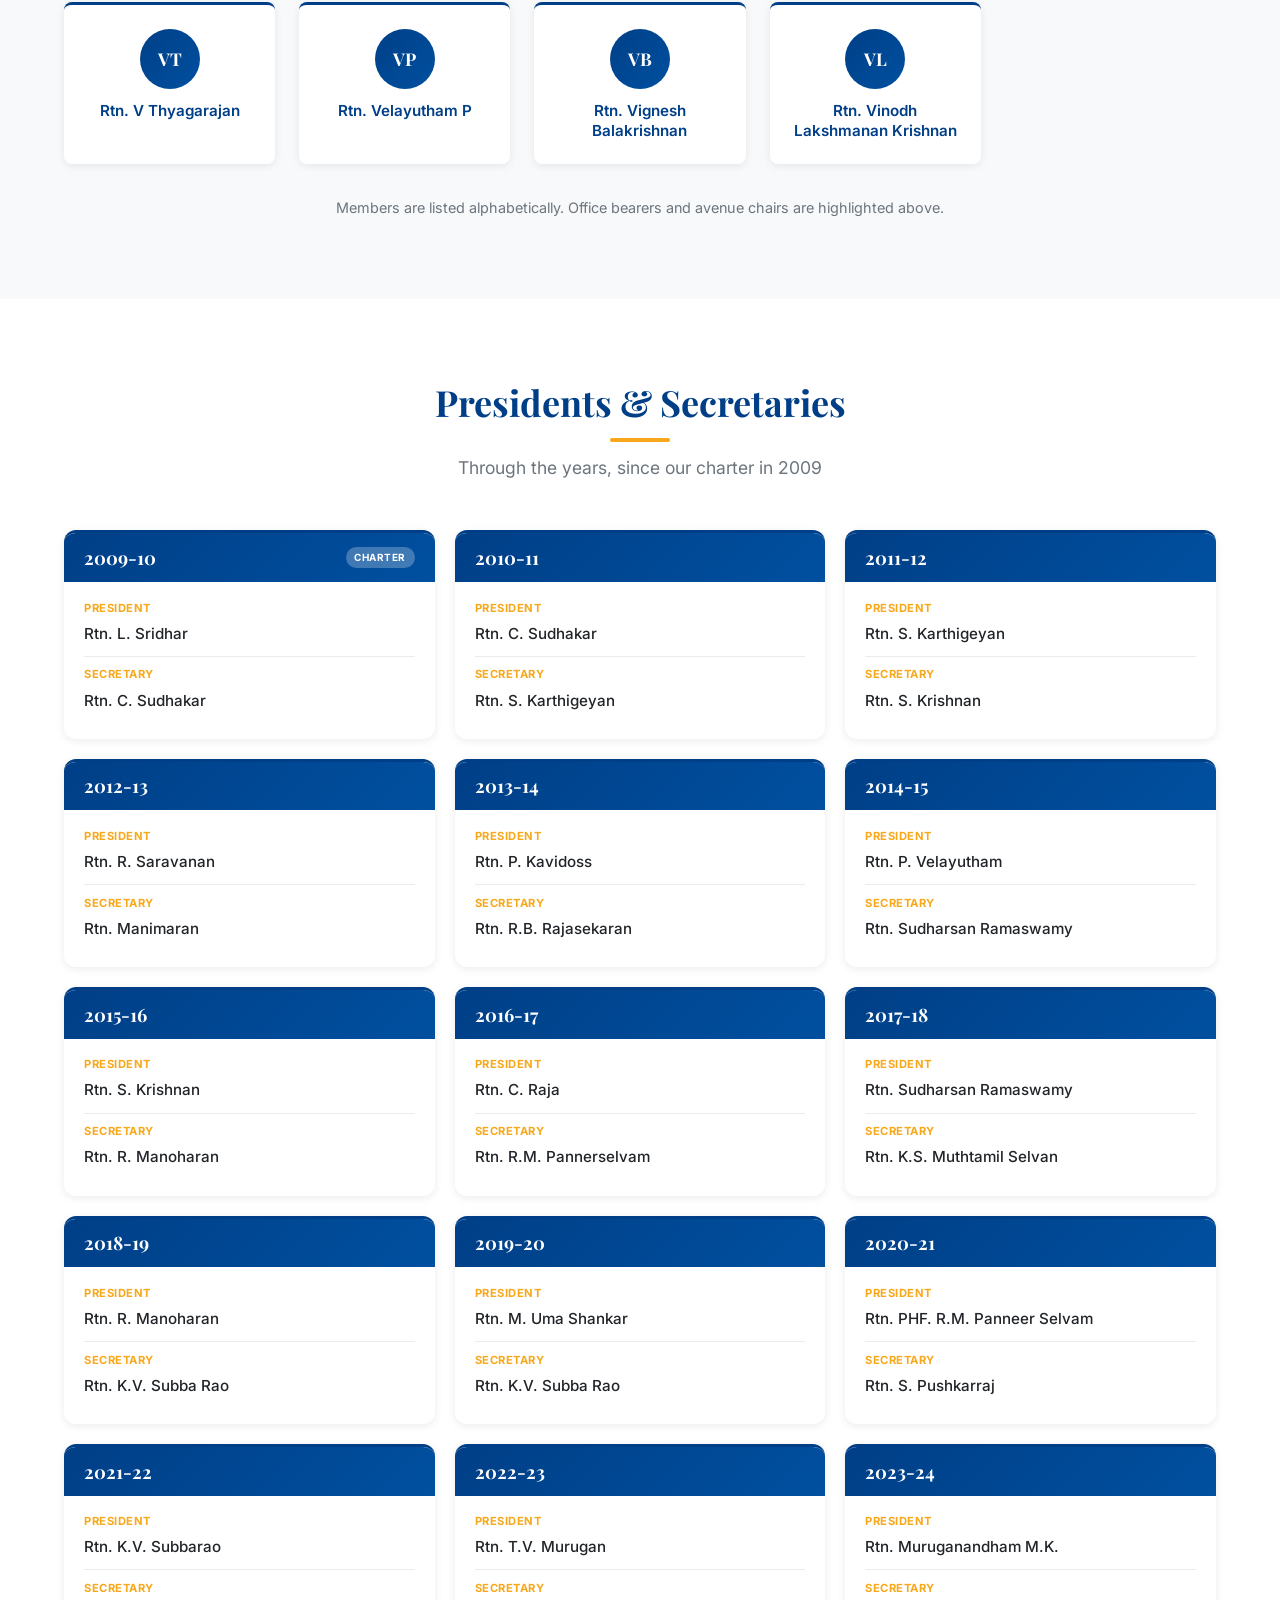
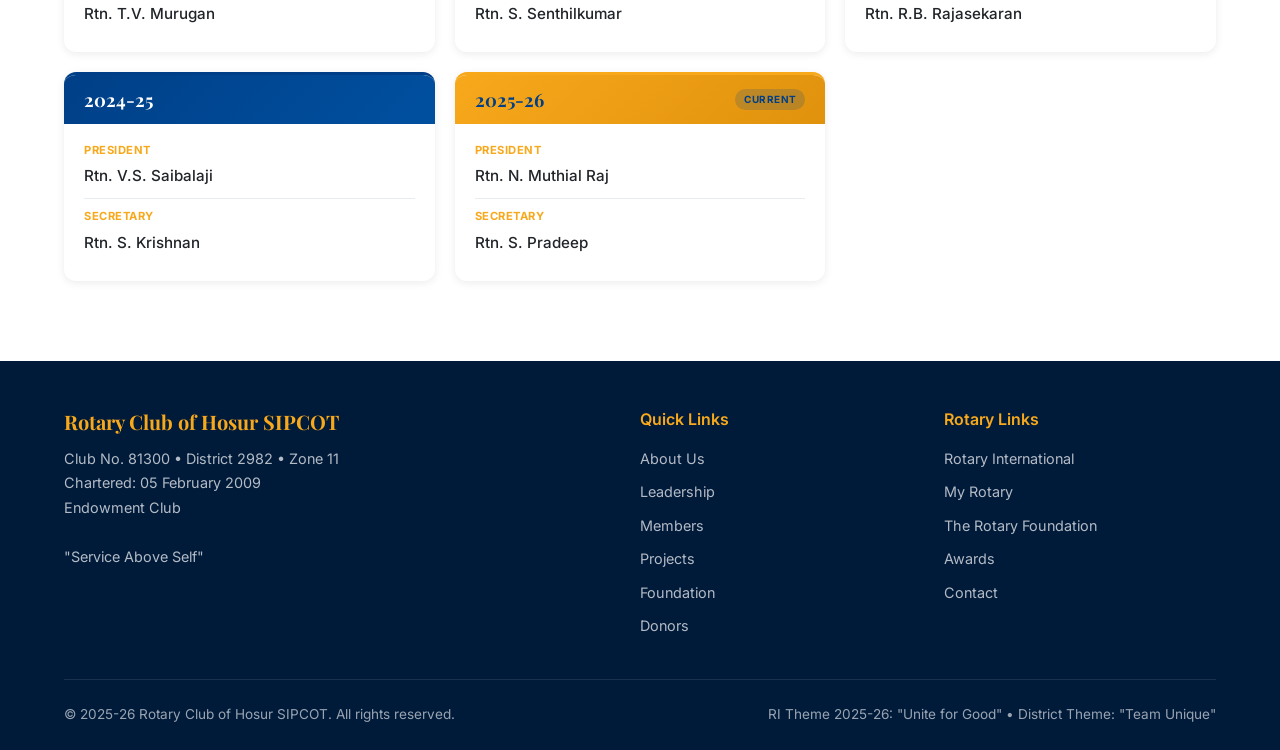
==== commit 4891ee2b: "members updated and" ====
--- a/members.html
+++ b/members.html
@@ -102,86 +102,267 @@
       <div class="section-title">
         <h2>Our Members</h2>
         <span class="underline"></span>
-        <p>The Rotarians of our 20+ member team serving in 2025-26</p>
+        <p>The Rotarians of our 60+ member club serving in 2025-26</p>
       </div>
       <div class="members-grid">
         <div class="member-card">
-          <div class="member-avatar">NM</div>
-          <h4>Rtn. N. Muthial Raj</h4>
-          <div class="member-role">President</div>
+          <div class="member-avatar">AE</div>
+          <h4>Rtn. A Elamparithi</h4>
+        </div>
+        <div class="member-card">
+          <div class="member-avatar">AR</div>
+          <h4>Rtn. Arun Ramasamy</h4>
+        </div>
+        <div class="member-card">
+          <div class="member-avatar">AK</div>
+          <h4>Rtn. Ashok Kumar N</h4>
+        </div>
+        <div class="member-card">
+          <div class="member-avatar">BV</div>
+          <h4>Rtn. B.v Naveen Kumar</h4>
+        </div>
+        <div class="member-card">
+          <div class="member-avatar">CE</div>
+          <h4>Rtn. C Elayaperumal</h4>
+        </div>
+        <div class="member-card">
+          <div class="member-avatar">DK</div>
+          <h4>Rtn. D.k. Mahanth</h4>
+        </div>
+        <div class="member-card">
+          <div class="member-avatar">DP</div>
+          <h4>Rtn. Debasis Pal</h4>
+        </div>
+        <div class="member-card">
+          <div class="member-avatar">DC</div>
+          <h4>Rtn. Deepak Chakaravarthy P</h4>
+        </div>
+        <div class="member-card">
+          <div class="member-avatar">EA</div>
+          <h4>Rtn. Elangovan A</h4>
+        </div>
+        <div class="member-card">
+          <div class="member-avatar">GA</div>
+          <h4>Rtn. G Ashok Kumar</h4>
+        </div>
+        <div class="member-card">
+          <div class="member-avatar">GG</div>
+          <h4>Rtn. Gajendiran G</h4>
+        </div>
+        <div class="member-card">
+          <div class="member-avatar">JR</div>
+          <h4>Rtn. J Ramkumar</h4>
+        </div>
+        <div class="member-card">
+          <div class="member-avatar">JR</div>
+          <h4>Rtn. Jayaprakash R</h4>
+        </div>
+        <div class="member-card">
+          <div class="member-avatar">KC</div>
+          <h4>Rtn. K Cannane</h4>
+        </div>
+        <div class="member-card">
+          <div class="member-avatar">KM</div>
+          <h4>Rtn. K Mani</h4>
+        </div>
+        <div class="member-card">
+          <div class="member-avatar">KS</div>
+          <h4>Rtn. Karthigeyan S</h4>
+        </div>
+        <div class="member-card">
+          <div class="member-avatar">KP</div>
+          <h4>Rtn. Kavidoss P</h4>
+        </div>
+        <div class="member-card">
+          <div class="member-avatar">KS</div>
+          <h4>Rtn. Krishnan S</h4>
+        </div>
+        <div class="member-card">
+          <div class="member-avatar">MD</div>
+          <h4>Rtn. M Dineshkumar</h4>
+        </div>
+        <div class="member-card">
+          <div class="member-avatar">MA</div>
+          <h4>Rtn. Manjunath A</h4>
+        </div>
+        <div class="member-card">
+          <div class="member-avatar">MM</div>
+          <h4>Rtn. Manoharan M G</h4>
+        </div>
+        <div class="member-card">
+          <div class="member-avatar">MR</div>
+          <h4>Rtn. Manoharan R</h4>
+        </div>
+        <div class="member-card">
+          <div class="member-avatar">MR</div>
+          <h4>Rtn. Mohanasundaram R</h4>
+        </div>
+        <div class="member-card">
+          <div class="member-avatar">MT</div>
+          <h4>Rtn. Murugan T.V.</h4>
+        </div>
+        <div class="member-card">
+          <div class="member-avatar">MM</div>
+          <h4>Rtn. Muruganandham M.K</h4>
+        </div>
+        <div class="member-card">
+          <div class="member-avatar">MN</div>
+          <h4>Rtn. Muthialraj N</h4>
+        </div>
+        <div class="member-card">
+          <div class="member-avatar">NS</div>
+          <h4>Rtn. N Sivashankar</h4>
+        </div>
+        <div class="member-card">
+          <div class="member-avatar">NK</div>
+          <h4>Rtn. Naveen Kumar Palaniyandi</h4>
+        </div>
+        <div class="member-card">
+          <div class="member-avatar">PS</div>
+          <h4>Rtn. Panneer Selvam R.M</h4>
+        </div>
+        <div class="member-card">
+          <div class="member-avatar">PA</div>
+          <h4>Rtn. Prakash A</h4>
+        </div>
+        <div class="member-card">
+          <div class="member-avatar">PS</div>
+          <h4>Rtn. Pushkarraj S</h4>
+        </div>
+        <div class="member-card">
+          <div class="member-avatar">RP</div>
+          <h4>Rtn. Radhakrishnan Pv</h4>
+        </div>
+        <div class="member-card">
+          <div class="member-avatar">RV</div>
+          <h4>Rtn. Raghukumar V.</h4>
+        </div>
+        <div class="member-card">
+          <div class="member-avatar">RC</div>
+          <h4>Rtn. Raja C</h4>
+        </div>
+        <div class="member-card">
+          <div class="member-avatar">RP</div>
+          <h4>Rtn. Raja P</h4>
+        </div>
+        <div class="member-card">
+          <div class="member-avatar">RP</div>
+          <h4>Rtn. Rajasekaran P</h4>
+        </div>
+        <div class="member-card">
+          <div class="member-avatar">RR</div>
+          <h4>Rtn. Rajasekaran Rb</h4>
+        </div>
+        <div class="member-card">
+          <div class="member-avatar">RP</div>
+          <h4>Rtn. Rajendran Pichaimurthy</h4>
+        </div>
+        <div class="member-card">
+          <div class="member-avatar">RS</div>
+          <h4>Rtn. Raju Santra</h4>
+        </div>
+        <div class="member-card">
+          <div class="member-avatar">RP</div>
+          <h4>Rtn. Ramesh P</h4>
+        </div>
+        <div class="member-card">
+          <div class="member-avatar">RS</div>
+          <h4>Rtn. Ramesh S</h4>
+        </div>
+        <div class="member-card">
+          <div class="member-avatar">RK</div>
+          <h4>Rtn. Ranajit Keshari Pattanaik</h4>
+        </div>
+        <div class="member-card">
+          <div class="member-avatar">SA</div>
+          <h4>Rtn. S Arumugam</h4>
+        </div>
+        <div class="member-card">
+          <div class="member-avatar">SC</div>
+          <h4>Rtn. S Chandran</h4>
+        </div>
+        <div class="member-card">
+          <div class="member-avatar">SK</div>
+          <h4>Rtn. S Kannan</h4>
+        </div>
+        <div class="member-card">
+          <div class="member-avatar">SM</div>
+          <h4>Rtn. S Murugaraju</h4>
         </div>
         <div class="member-card">
           <div class="member-avatar">SP</div>
-          <h4>Rtn. S. Pradeep</h4>
-          <div class="member-role">Secretary</div>
-        </div>
-        <div class="member-card">
-          <div class="member-avatar">PN</div>
-          <h4>Rtn. P. Naveen Kumar</h4>
-          <div class="member-role">Treasurer</div>
-        </div>
-        <div class="member-card">
-          <div class="member-avatar">TM</div>
-          <h4>Rtn. T.V. Murugan</h4>
-          <div class="member-role">Club Service Chair</div>
-        </div>
-        <div class="member-card">
-          <div class="member-avatar">RS</div>
-          <h4>Rtn. R. Saravanan</h4>
-          <div class="member-role">Medical Community Service Chair</div>
-        </div>
-        <div class="member-card">
-          <div class="member-avatar">RM</div>
-          <h4>Rtn. R. Manoharan</h4>
-          <div class="member-role">Non-Medical Community Service Chair</div>
-        </div>
-        <div class="member-card">
-          <div class="member-avatar">MM</div>
-          <h4>Rtn. Muruganandham M.K.</h4>
-          <div class="member-role">Member Development Chair</div>
+          <h4>Rtn. S Pradeep</h4>
         </div>
         <div class="member-card">
           <div class="member-avatar">SS</div>
-          <h4>Rtn. CA. S. Sudhakar</h4>
-          <div class="member-role">Foundation Chair</div>
-        </div>
-        <div class="member-card">
-          <div class="member-avatar">MU</div>
-          <h4>Rtn. M. Uma Shankar</h4>
-          <div class="member-role">Youth Chair</div>
-        </div>
-        <div class="member-card">
-          <div class="member-avatar">PR</div>
-          <h4>Rtn. P. Rajendran</h4>
-          <div class="member-role">International Service Chair</div>
-        </div>
-        <div class="member-card">
-          <div class="member-avatar">CR</div>
-          <h4>Rtn. C. Raja</h4>
-          <div class="member-role">Endowment Donor</div>
+          <h4>Rtn. S. Sudhakar</h4>
+        </div>
+        <div class="member-card">
+          <div class="member-avatar">SB</div>
+          <h4>Rtn. Sai Balaji V.S</h4>
+        </div>
+        <div class="member-card">
+          <div class="member-avatar">SR</div>
+          <h4>Rtn. Sankar R</h4>
+        </div>
+        <div class="member-card">
+          <div class="member-avatar">SR</div>
+          <h4>Rtn. Saravanan Rajamani</h4>
+        </div>
+        <div class="member-card">
+          <div class="member-avatar">SS</div>
+          <h4>Rtn. Selva Senthil S</h4>
         </div>
         <div class="member-card">
           <div class="member-avatar">SK</div>
-          <h4>Rtn. S. Krishnan</h4>
-          <div class="member-role">Major Donor</div>
-        </div>
-        <div class="member-card">
-          <div class="member-avatar">PV</div>
-          <h4>Rtn. P. Velayutham</h4>
-          <div class="member-role">Major Donor</div>
-        </div>
-        <div class="member-card">
-          <div class="member-avatar">RP</div>
-          <h4>Rtn. R M Panneer Selvam</h4>
-          <div class="member-role">Major Donor</div>
-        </div>
-        <div class="member-card">
-          <div class="member-avatar">KU</div>
-          <h4>Rtn. CA. Kuthalingam</h4>
-          <div class="member-role">Member</div>
-        </div>
-      </div>
-      <p class="members-note">Names listed are drawn from the 2025-26 club report. Our full club strength is 20+ active Rotarians.</p>
+          <h4>Rtn. Senthil Kumar S</h4>
+        </div>
+        <div class="member-card">
+          <div class="member-avatar">SS</div>
+          <h4>Rtn. Shyam Srinivas S</h4>
+        </div>
+        <div class="member-card">
+          <div class="member-avatar">SR</div>
+          <h4>Rtn. Srinivasan R.</h4>
+        </div>
+        <div class="member-card">
+          <div class="member-avatar">SR</div>
+          <h4>Rtn. Subba Rao K.V</h4>
+        </div>
+        <div class="member-card">
+          <div class="member-avatar">SR</div>
+          <h4>Rtn. Sudharsan Ramaswamy</h4>
+        </div>
+        <div class="member-card">
+          <div class="member-avatar">SG</div>
+          <h4>Rtn. Sundaraj G</h4>
+        </div>
+        <div class="member-card">
+          <div class="member-avatar">TR</div>
+          <h4>Rtn. Thirupathi R</h4>
+        </div>
+        <div class="member-card">
+          <div class="member-avatar">UM</div>
+          <h4>Rtn. Umashankar M</h4>
+        </div>
+        <div class="member-card">
+          <div class="member-avatar">VT</div>
+          <h4>Rtn. V Thyagarajan</h4>
+        </div>
+        <div class="member-card">
+          <div class="member-avatar">VP</div>
+          <h4>Rtn. Velayutham P</h4>
+        </div>
+        <div class="member-card">
+          <div class="member-avatar">VB</div>
+          <h4>Rtn. Vignesh Balakrishnan</h4>
+        </div>
+        <div class="member-card">
+          <div class="member-avatar">VL</div>
+          <h4>Rtn. Vinodh Lakshmanan Krishnan</h4>
+        </div>
+      </div>
+      <p class="members-note">Members are listed alphabetically. Office bearers and avenue chairs are highlighted above.</p>
     </div>
   </section>
 
@@ -193,103 +374,228 @@
         <span class="underline"></span>
         <p>Through the years, since our charter in 2009</p>
       </div>
-      <div class="history-table-wrap">
-        <table class="history-table">
-          <thead>
-            <tr>
-              <th>Year</th>
-              <th>President</th>
-              <th>Secretary</th>
-            </tr>
-          </thead>
-          <tbody>
-            <tr>
-              <td class="yr">2009-10</td>
-              <td>Rtn. L. Sridhar <span class="charter-tag">Charter</span></td>
-              <td>Rtn. C. Sudhakar <span class="charter-tag">Charter</span></td>
-            </tr>
-            <tr>
-              <td class="yr">2010-11</td>
-              <td>Rtn. C. Sudhakar</td>
-              <td>Rtn. S. Karthigeyan</td>
-            </tr>
-            <tr>
-              <td class="yr">2011-12</td>
-              <td>Rtn. S. Karthigeyan</td>
-              <td>Rtn. S. Krishnan</td>
-            </tr>
-            <tr>
-              <td class="yr">2012-13</td>
-              <td>Rtn. R. Saravanan</td>
-              <td>Rtn. Manimaran</td>
-            </tr>
-            <tr>
-              <td class="yr">2013-14</td>
-              <td>Rtn. P. Kavidoss</td>
-              <td>Rtn. R.B. Rajasekaran</td>
-            </tr>
-            <tr>
-              <td class="yr">2014-15</td>
-              <td>Rtn. P. Velayutham</td>
-              <td>Rtn. Sudharsan Ramaswamy</td>
-            </tr>
-            <tr>
-              <td class="yr">2015-16</td>
-              <td>Rtn. S. Krishnan</td>
-              <td>Rtn. R. Manoharan</td>
-            </tr>
-            <tr>
-              <td class="yr">2016-17</td>
-              <td>Rtn. C. Raja</td>
-              <td>Rtn. R.M. Pannerselvam</td>
-            </tr>
-            <tr>
-              <td class="yr">2017-18</td>
-              <td>Rtn. Sudharsan Ramaswamy</td>
-              <td>Rtn. K.S. Muthtamil Selvan</td>
-            </tr>
-            <tr>
-              <td class="yr">2018-19</td>
-              <td>Rtn. R. Manoharan</td>
-              <td>Rtn. K.V. Subba Rao</td>
-            </tr>
-            <tr>
-              <td class="yr">2019-20</td>
-              <td>Rtn. M. Uma Shankar</td>
-              <td>Rtn. K.V. Subba Rao</td>
-            </tr>
-            <tr>
-              <td class="yr">2020-21</td>
-              <td>Rtn. PHF. R.M. Panneer Selvam</td>
-              <td>Rtn. S. Pushkarraj</td>
-            </tr>
-            <tr>
-              <td class="yr">2021-22</td>
-              <td>Rtn. K.V. Subbarao</td>
-              <td>Rtn. T.V. Murugan</td>
-            </tr>
-            <tr>
-              <td class="yr">2022-23</td>
-              <td>Rtn. T.V. Murugan</td>
-              <td>Rtn. S. Senthilkumar</td>
-            </tr>
-            <tr>
-              <td class="yr">2023-24</td>
-              <td>Rtn. Muruganandham M.K.</td>
-              <td>Rtn. R.B. Rajasekaran</td>
-            </tr>
-            <tr>
-              <td class="yr">2024-25</td>
-              <td>Rtn. V.S. Saibalaji</td>
-              <td>Rtn. S. Krishnan</td>
-            </tr>
-            <tr class="current">
-              <td class="yr">2025-26</td>
-              <td>Rtn. N. Muthial Raj <span class="current-tag">Current</span></td>
-              <td>Rtn. S. Pradeep <span class="current-tag">Current</span></td>
-            </tr>
-          </tbody>
-        </table>
+      <div class="term-list">
+        <div class="term-card">
+          <div class="term-year">2009-10 <span class="term-flag">Charter</span></div>
+          <div class="term-people">
+            <div class="term-person">
+              <span class="term-label">President</span>
+              <span class="term-name">Rtn. L. Sridhar</span>
+            </div>
+            <div class="term-person">
+              <span class="term-label">Secretary</span>
+              <span class="term-name">Rtn. C. Sudhakar</span>
+            </div>
+          </div>
+        </div>
+        <div class="term-card">
+          <div class="term-year">2010-11</div>
+          <div class="term-people">
+            <div class="term-person">
+              <span class="term-label">President</span>
+              <span class="term-name">Rtn. C. Sudhakar</span>
+            </div>
+            <div class="term-person">
+              <span class="term-label">Secretary</span>
+              <span class="term-name">Rtn. S. Karthigeyan</span>
+            </div>
+          </div>
+        </div>
+        <div class="term-card">
+          <div class="term-year">2011-12</div>
+          <div class="term-people">
+            <div class="term-person">
+              <span class="term-label">President</span>
+              <span class="term-name">Rtn. S. Karthigeyan</span>
+            </div>
+            <div class="term-person">
+              <span class="term-label">Secretary</span>
+              <span class="term-name">Rtn. S. Krishnan</span>
+            </div>
+          </div>
+        </div>
+        <div class="term-card">
+          <div class="term-year">2012-13</div>
+          <div class="term-people">
+            <div class="term-person">
+              <span class="term-label">President</span>
+              <span class="term-name">Rtn. R. Saravanan</span>
+            </div>
+            <div class="term-person">
+              <span class="term-label">Secretary</span>
+              <span class="term-name">Rtn. Manimaran</span>
+            </div>
+          </div>
+        </div>
+        <div class="term-card">
+          <div class="term-year">2013-14</div>
+          <div class="term-people">
+            <div class="term-person">
+              <span class="term-label">President</span>
+              <span class="term-name">Rtn. P. Kavidoss</span>
+            </div>
+            <div class="term-person">
+              <span class="term-label">Secretary</span>
+              <span class="term-name">Rtn. R.B. Rajasekaran</span>
+            </div>
+          </div>
+        </div>
+        <div class="term-card">
+          <div class="term-year">2014-15</div>
+          <div class="term-people">
+            <div class="term-person">
+              <span class="term-label">President</span>
+              <span class="term-name">Rtn. P. Velayutham</span>
+            </div>
+            <div class="term-person">
+              <span class="term-label">Secretary</span>
+              <span class="term-name">Rtn. Sudharsan Ramaswamy</span>
+            </div>
+          </div>
+        </div>
+        <div class="term-card">
+          <div class="term-year">2015-16</div>
+          <div class="term-people">
+            <div class="term-person">
+              <span class="term-label">President</span>
+              <span class="term-name">Rtn. S. Krishnan</span>
+            </div>
+            <div class="term-person">
+              <span class="term-label">Secretary</span>
+              <span class="term-name">Rtn. R. Manoharan</span>
+            </div>
+          </div>
+        </div>
+        <div class="term-card">
+          <div class="term-year">2016-17</div>
+          <div class="term-people">
+            <div class="term-person">
+              <span class="term-label">President</span>
+              <span class="term-name">Rtn. C. Raja</span>
+            </div>
+            <div class="term-person">
+              <span class="term-label">Secretary</span>
+              <span class="term-name">Rtn. R.M. Pannerselvam</span>
+            </div>
+          </div>
+        </div>
+        <div class="term-card">
+          <div class="term-year">2017-18</div>
+          <div class="term-people">
+            <div class="term-person">
+              <span class="term-label">President</span>
+              <span class="term-name">Rtn. Sudharsan Ramaswamy</span>
+            </div>
+            <div class="term-person">
+              <span class="term-label">Secretary</span>
+              <span class="term-name">Rtn. K.S. Muthtamil Selvan</span>
+            </div>
+          </div>
+        </div>
+        <div class="term-card">
+          <div class="term-year">2018-19</div>
+          <div class="term-people">
+            <div class="term-person">
+              <span class="term-label">President</span>
+              <span class="term-name">Rtn. R. Manoharan</span>
+            </div>
+            <div class="term-person">
+              <span class="term-label">Secretary</span>
+              <span class="term-name">Rtn. K.V. Subba Rao</span>
+            </div>
+          </div>
+        </div>
+        <div class="term-card">
+          <div class="term-year">2019-20</div>
+          <div class="term-people">
+            <div class="term-person">
+              <span class="term-label">President</span>
+              <span class="term-name">Rtn. M. Uma Shankar</span>
+            </div>
+            <div class="term-person">
+              <span class="term-label">Secretary</span>
+              <span class="term-name">Rtn. K.V. Subba Rao</span>
+            </div>
+          </div>
+        </div>
+        <div class="term-card">
+          <div class="term-year">2020-21</div>
+          <div class="term-people">
+            <div class="term-person">
+              <span class="term-label">President</span>
+              <span class="term-name">Rtn. PHF. R.M. Panneer Selvam</span>
+            </div>
+            <div class="term-person">
+              <span class="term-label">Secretary</span>
+              <span class="term-name">Rtn. S. Pushkarraj</span>
+            </div>
+          </div>
+        </div>
+        <div class="term-card">
+          <div class="term-year">2021-22</div>
+          <div class="term-people">
+            <div class="term-person">
+              <span class="term-label">President</span>
+              <span class="term-name">Rtn. K.V. Subbarao</span>
+            </div>
+            <div class="term-person">
+              <span class="term-label">Secretary</span>
+              <span class="term-name">Rtn. T.V. Murugan</span>
+            </div>
+          </div>
+        </div>
+        <div class="term-card">
+          <div class="term-year">2022-23</div>
+          <div class="term-people">
+            <div class="term-person">
+              <span class="term-label">President</span>
+              <span class="term-name">Rtn. T.V. Murugan</span>
+            </div>
+            <div class="term-person">
+              <span class="term-label">Secretary</span>
+              <span class="term-name">Rtn. S. Senthilkumar</span>
+            </div>
+          </div>
+        </div>
+        <div class="term-card">
+          <div class="term-year">2023-24</div>
+          <div class="term-people">
+            <div class="term-person">
+              <span class="term-label">President</span>
+              <span class="term-name">Rtn. Muruganandham M.K.</span>
+            </div>
+            <div class="term-person">
+              <span class="term-label">Secretary</span>
+              <span class="term-name">Rtn. R.B. Rajasekaran</span>
+            </div>
+          </div>
+        </div>
+        <div class="term-card">
+          <div class="term-year">2024-25</div>
+          <div class="term-people">
+            <div class="term-person">
+              <span class="term-label">President</span>
+              <span class="term-name">Rtn. V.S. Saibalaji</span>
+            </div>
+            <div class="term-person">
+              <span class="term-label">Secretary</span>
+              <span class="term-name">Rtn. S. Krishnan</span>
+            </div>
+          </div>
+        </div>
+        <div class="term-card term-card--current">
+          <div class="term-year">2025-26 <span class="term-flag term-flag--current">Current</span></div>
+          <div class="term-people">
+            <div class="term-person">
+              <span class="term-label">President</span>
+              <span class="term-name">Rtn. N. Muthial Raj</span>
+            </div>
+            <div class="term-person">
+              <span class="term-label">Secretary</span>
+              <span class="term-name">Rtn. S. Pradeep</span>
+            </div>
+          </div>
+        </div>
       </div>
     </div>
   </section>
--- a/css/styles.css
+++ b/css/styles.css
@@ -682,6 +682,94 @@
   color: var(--text-secondary);
 }
 
+/* --- Presidents & Secretaries (Term Cards) --- */
+.term-list {
+  display: grid;
+  grid-template-columns: repeat(auto-fill, minmax(280px, 1fr));
+  gap: 1.25rem;
+}
+
+.term-card {
+  background: var(--white);
+  border-radius: var(--radius-lg);
+  box-shadow: var(--shadow-sm);
+  overflow: hidden;
+  border-top: 3px solid var(--royal-blue);
+  transition: transform var(--transition), box-shadow var(--transition);
+}
+
+.term-card:hover {
+  transform: translateY(-3px);
+  box-shadow: var(--shadow-md);
+}
+
+.term-year {
+  background: linear-gradient(135deg, var(--royal-blue), var(--light-blue));
+  color: var(--white);
+  font-family: 'Playfair Display', serif;
+  font-weight: 700;
+  font-size: 1.15rem;
+  padding: 0.6rem 1.25rem;
+  display: flex;
+  align-items: center;
+  justify-content: space-between;
+  gap: 0.5rem;
+}
+
+.term-people {
+  padding: 0.5rem 1.25rem 1rem;
+}
+
+.term-person {
+  padding: 0.6rem 0;
+}
+
+.term-person + .term-person {
+  border-top: 1px solid var(--light-gray);
+}
+
+.term-label {
+  display: block;
+  font-size: 0.7rem;
+  text-transform: uppercase;
+  letter-spacing: 0.5px;
+  color: var(--gold);
+  font-weight: 700;
+  margin-bottom: 0.2rem;
+}
+
+.term-name {
+  font-size: 0.95rem;
+  color: var(--text-primary);
+  font-weight: 500;
+}
+
+.term-flag {
+  font-size: 0.62rem;
+  text-transform: uppercase;
+  letter-spacing: 0.5px;
+  background: rgba(255, 255, 255, 0.25);
+  color: var(--white);
+  padding: 0.15rem 0.55rem;
+  border-radius: 50px;
+  font-weight: 700;
+  font-family: 'Inter', sans-serif;
+}
+
+.term-card--current {
+  border-top-color: var(--gold);
+}
+
+.term-card--current .term-year {
+  background: linear-gradient(135deg, var(--gold), #E0920D);
+  color: var(--royal-blue);
+}
+
+.term-flag--current {
+  background: rgba(0, 63, 135, 0.18);
+  color: var(--royal-blue);
+}
+
 /* --- Avenue Chairs --- */
 .chairs-grid {
   display: grid;
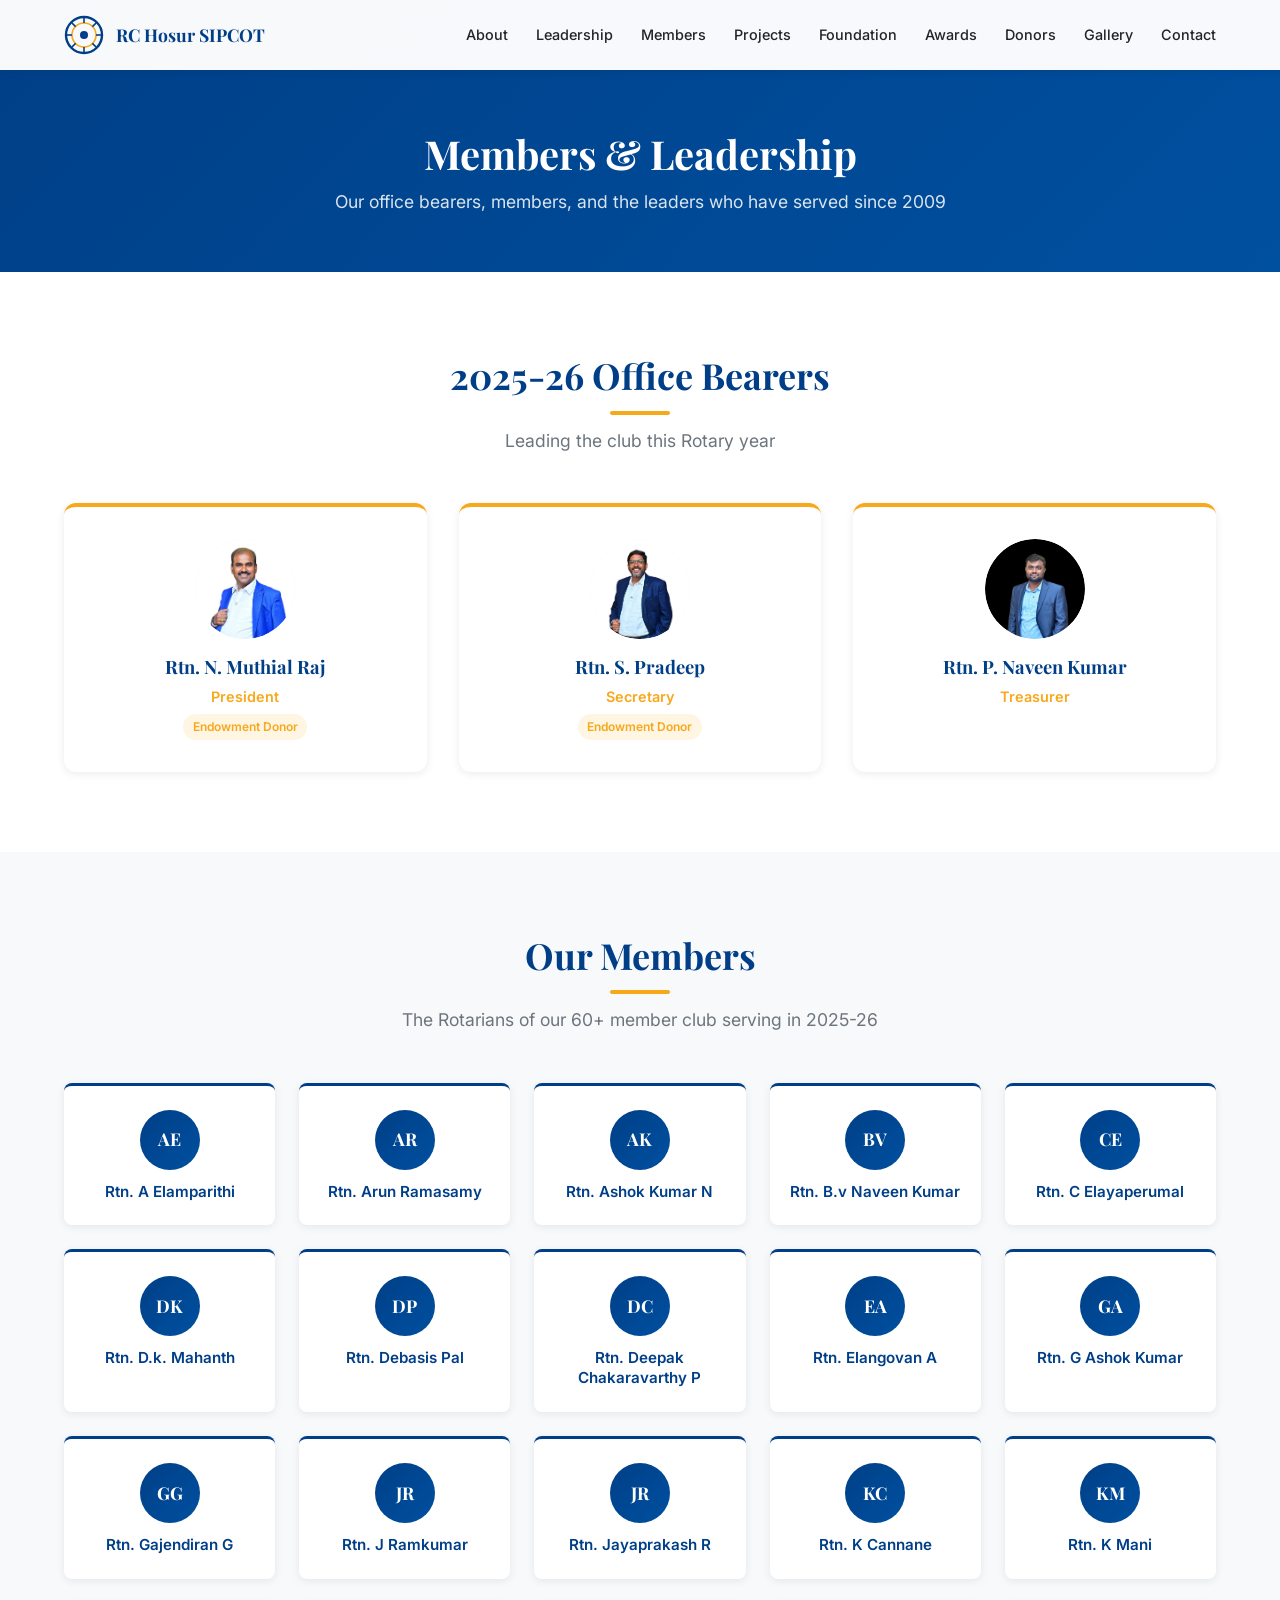
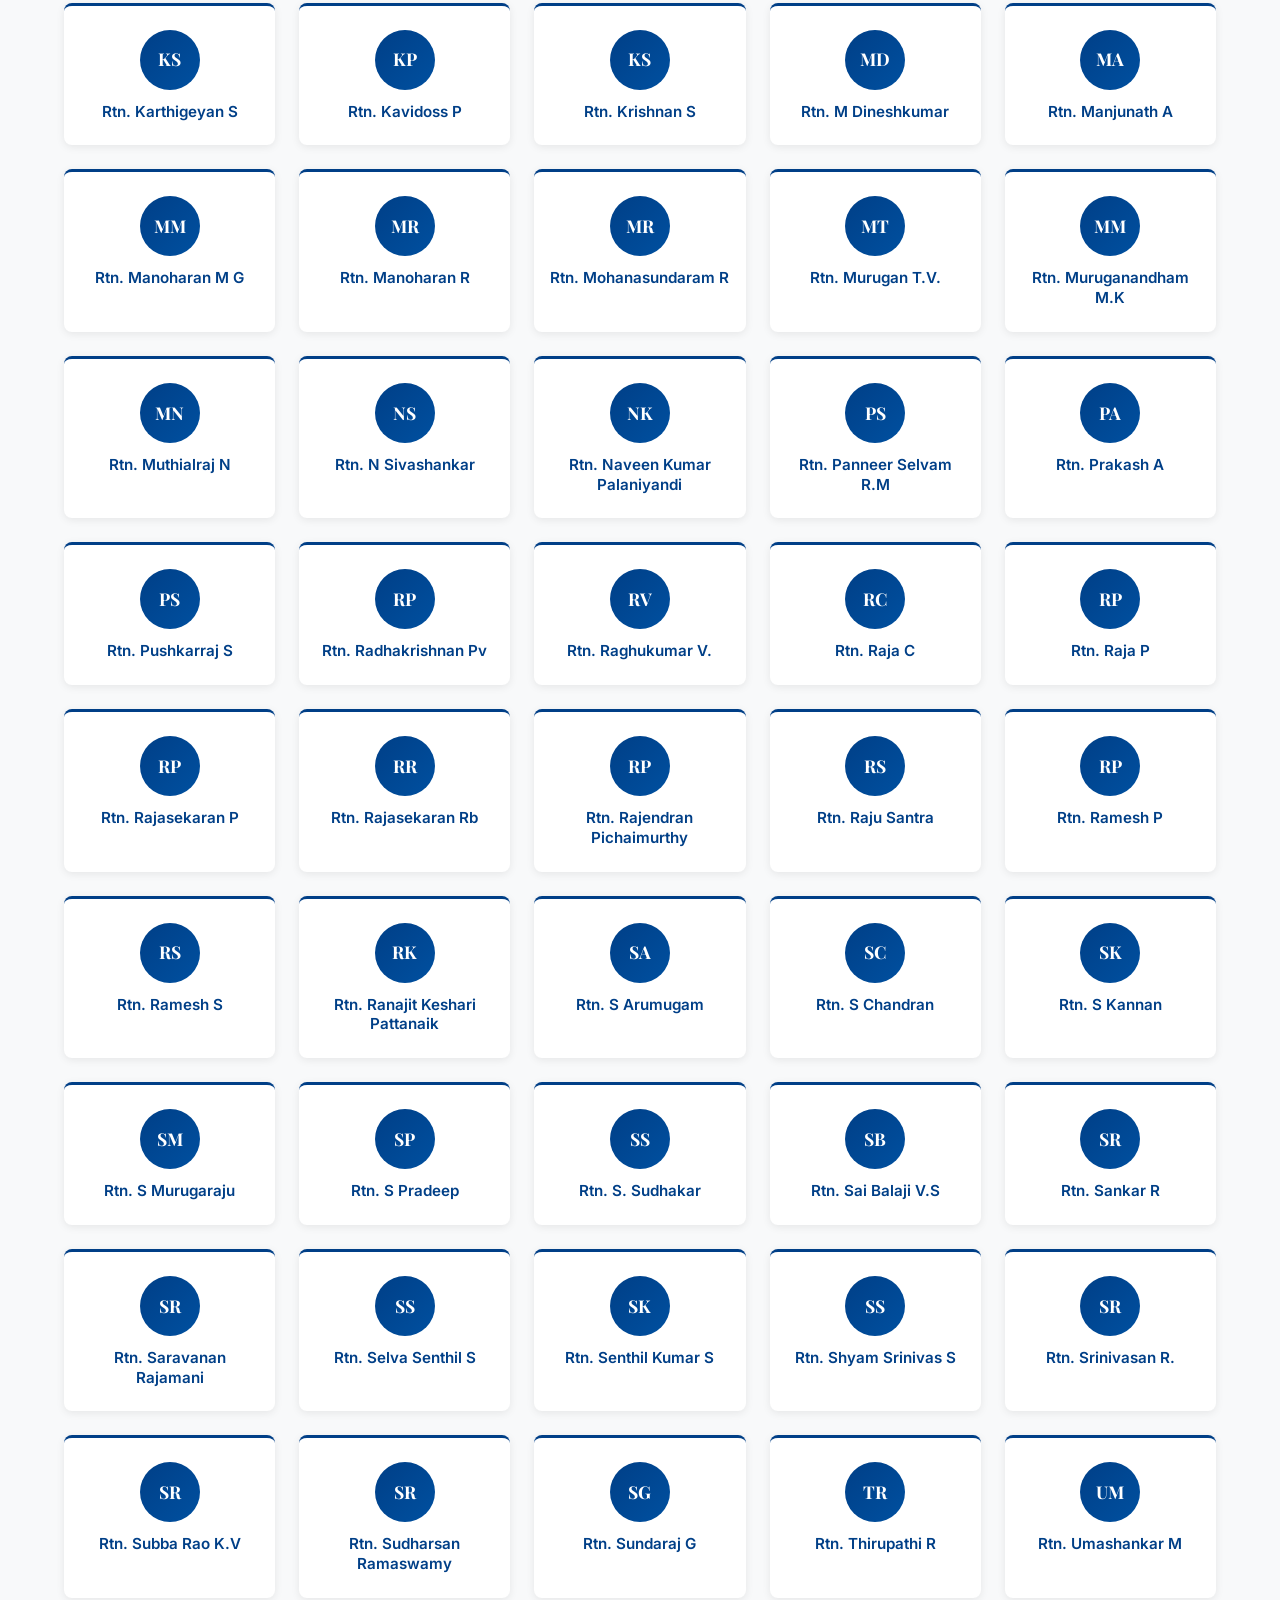
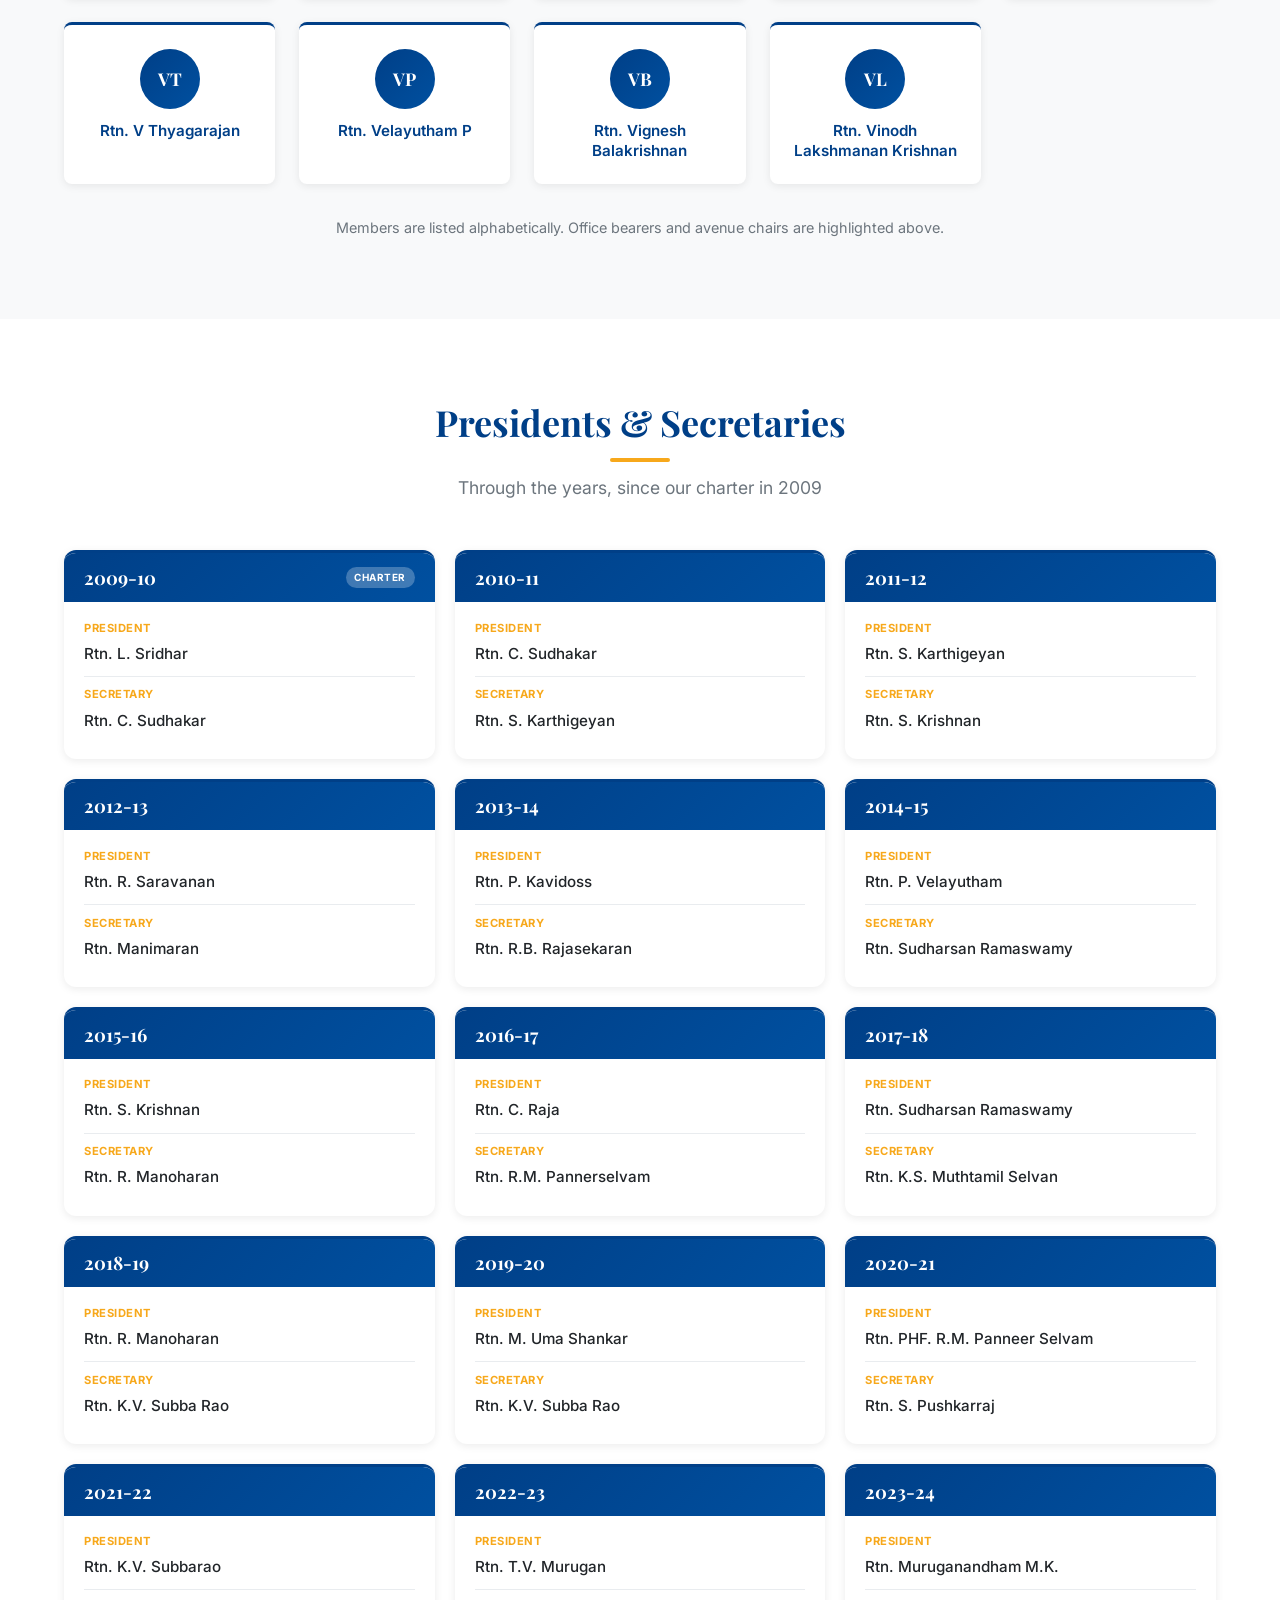
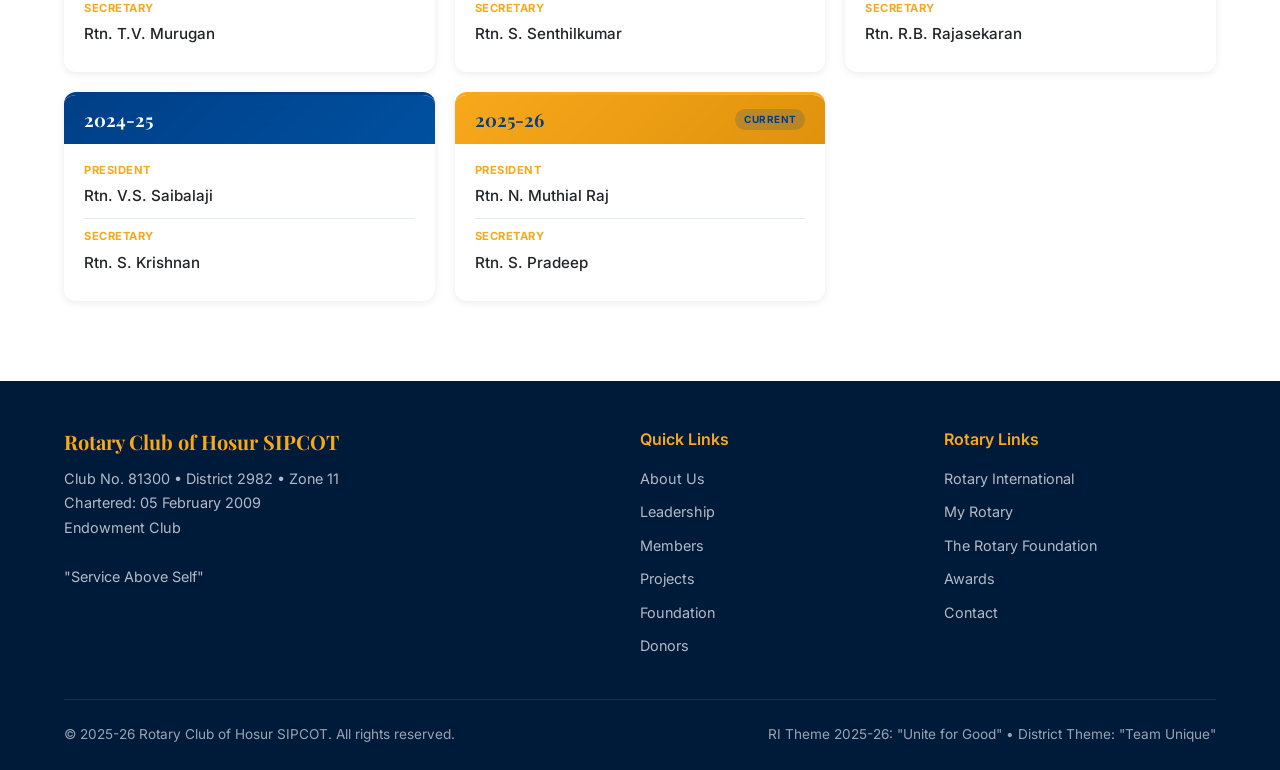
==== commit 0b83e47c: "commit added members and also images" ====
--- a/members.html
+++ b/members.html
@@ -76,19 +76,19 @@
       </div>
       <div class="leadership-grid">
         <div class="leader-card">
-          <div class="leader-avatar">NM</div>
+          <div class="leader-avatar leader-avatar--photo"><img src="images/muthial-raj.jpeg" alt="Rtn. N. Muthial Raj" loading="lazy"></div>
           <h3>Rtn. N. Muthial Raj</h3>
           <div class="role">President</div>
           <span class="badge">Endowment Donor</span>
         </div>
         <div class="leader-card">
-          <div class="leader-avatar">SP</div>
+          <div class="leader-avatar leader-avatar--photo"><img src="images/s-pradeep.jpeg" alt="Rtn. S. Pradeep" loading="lazy"></div>
           <h3>Rtn. S. Pradeep</h3>
           <div class="role">Secretary</div>
           <span class="badge">Endowment Donor</span>
         </div>
         <div class="leader-card">
-          <div class="leader-avatar">PN</div>
+          <div class="leader-avatar leader-avatar--photo"><img src="images/naveen-kumar.jpeg" alt="Rtn. P. Naveen Kumar" loading="lazy"></div>
           <h3>Rtn. P. Naveen Kumar</h3>
           <div class="role">Treasurer</div>
         </div>
--- a/css/styles.css
+++ b/css/styles.css
@@ -509,6 +509,21 @@
   margin: 0 auto 1rem;
 }
 
+.leader-avatar--photo {
+  width: 100px;
+  height: 100px;
+  overflow: hidden;
+  background: var(--off-white);
+}
+
+.leader-avatar--photo img {
+  width: 100%;
+  height: 100%;
+  object-fit: cover;
+  object-position: center 12%;
+  border-radius: 50%;
+}
+
 .leader-card h3 {
   font-size: 1.15rem;
   color: var(--royal-blue);
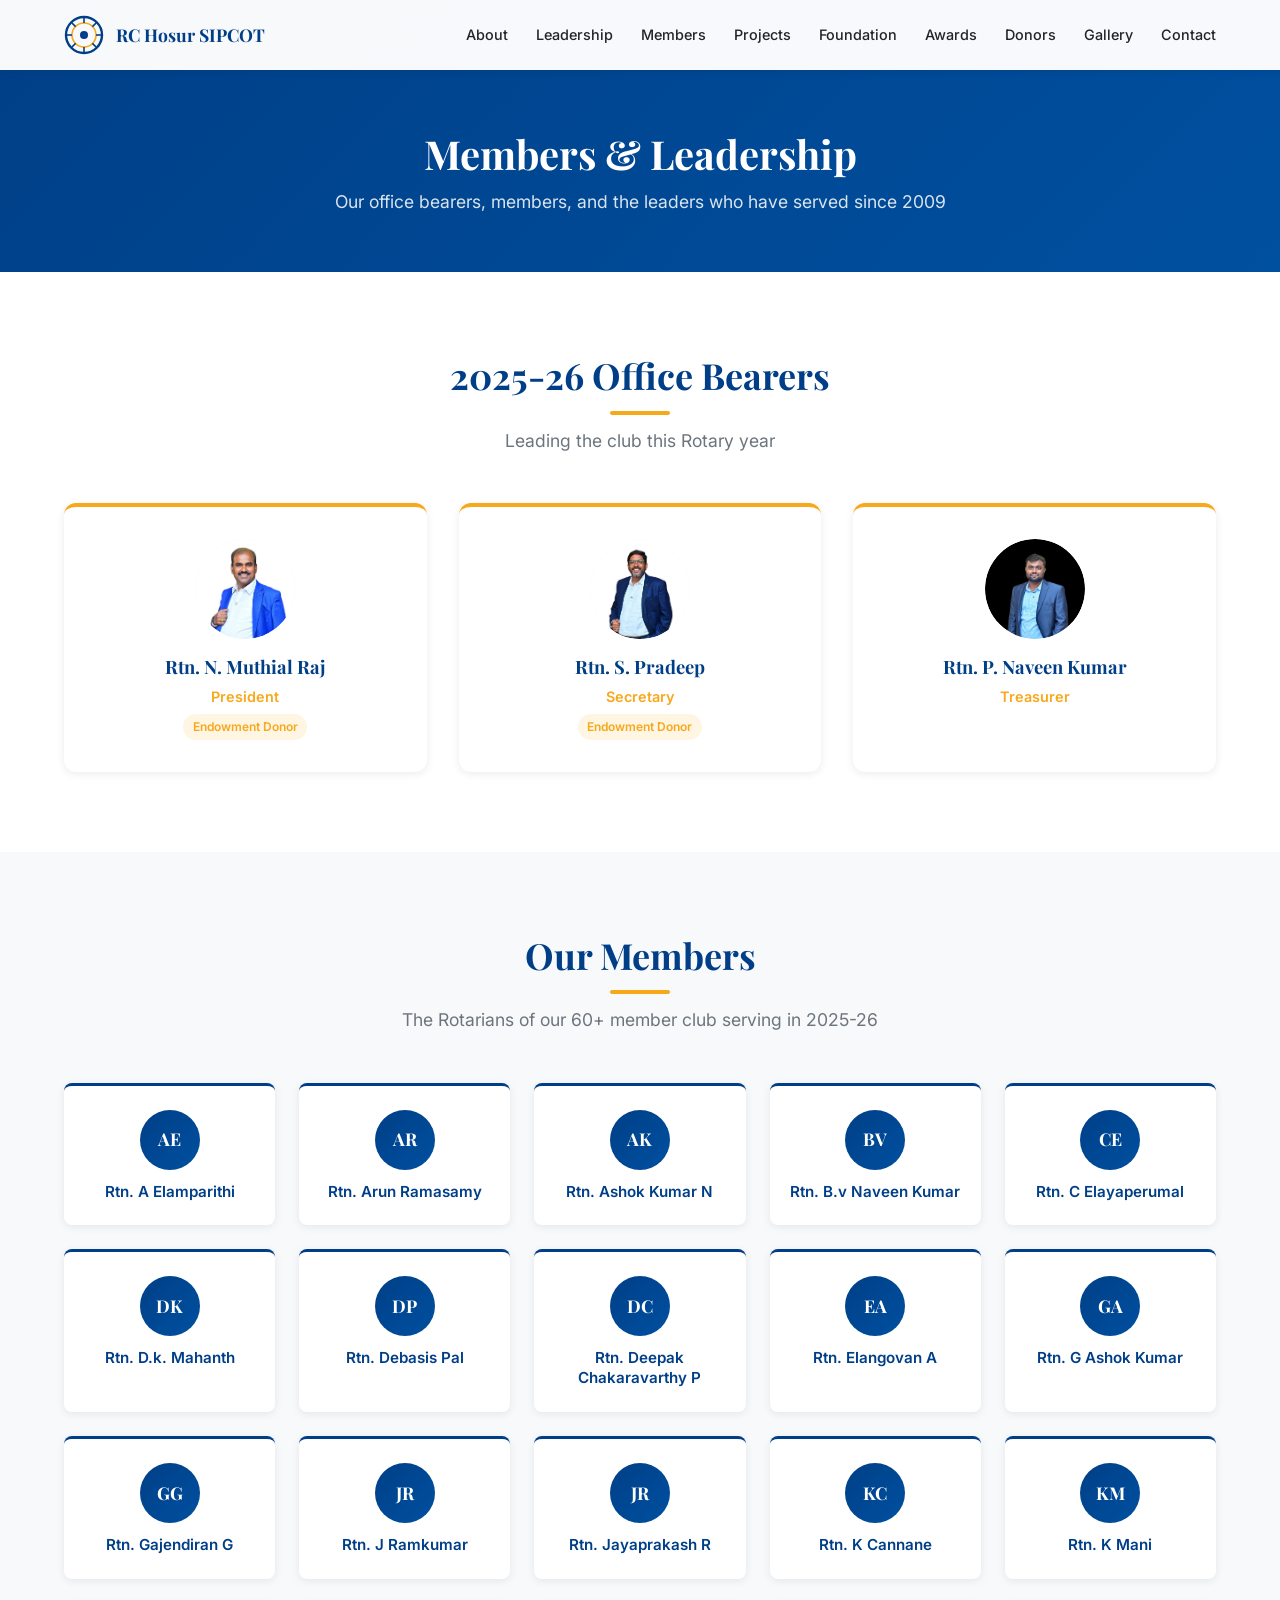
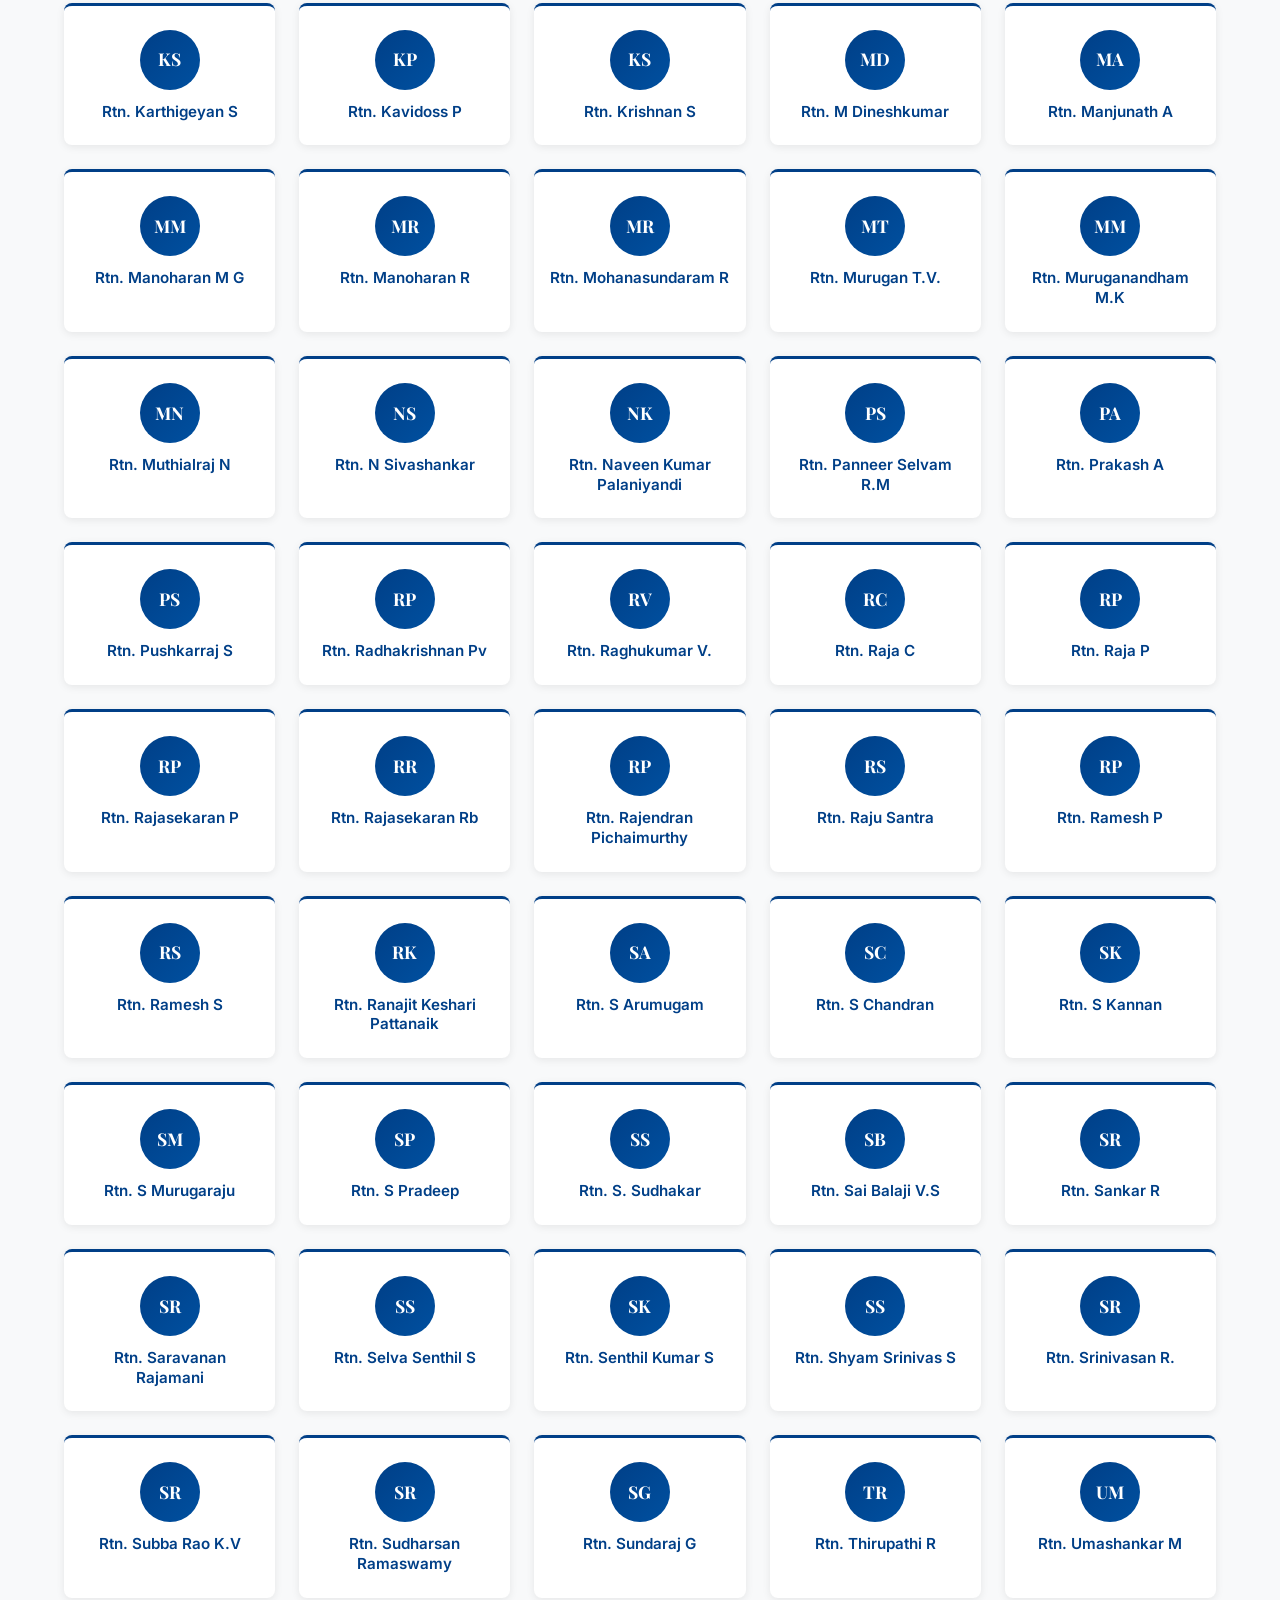
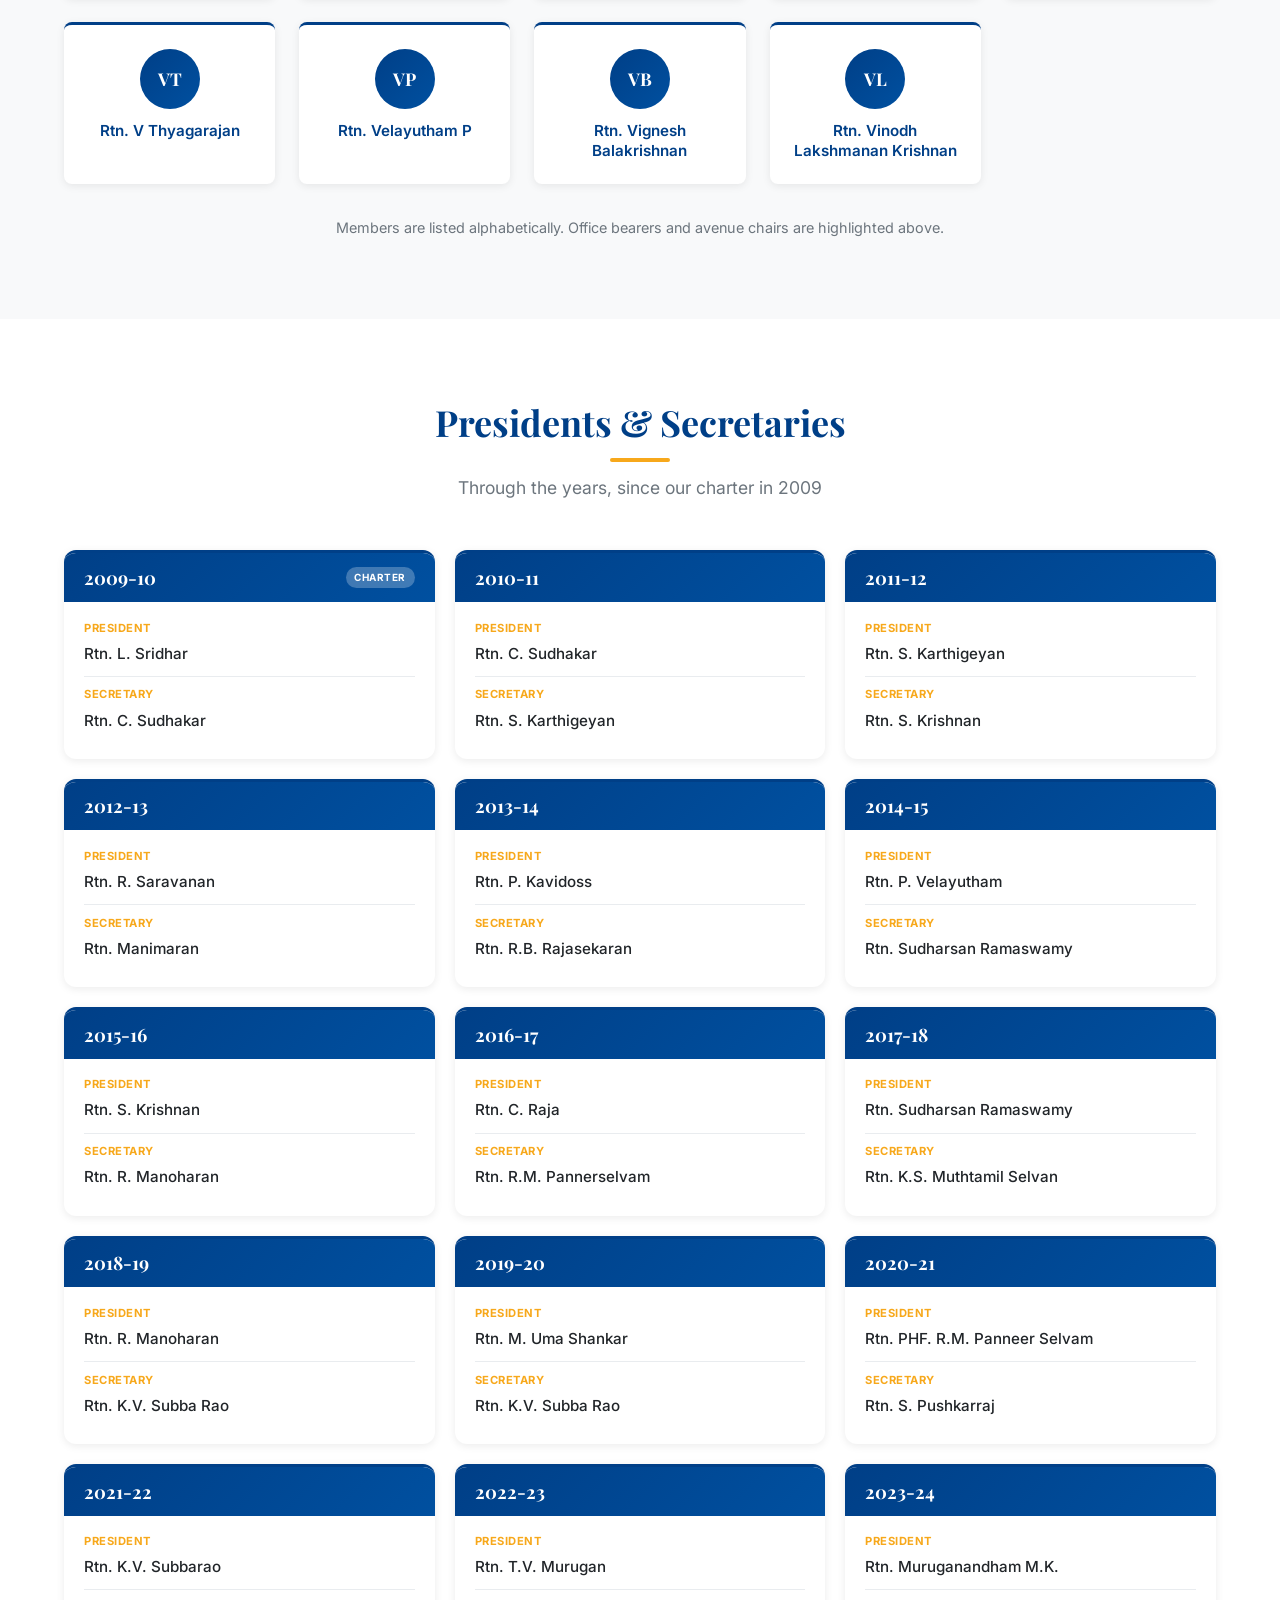
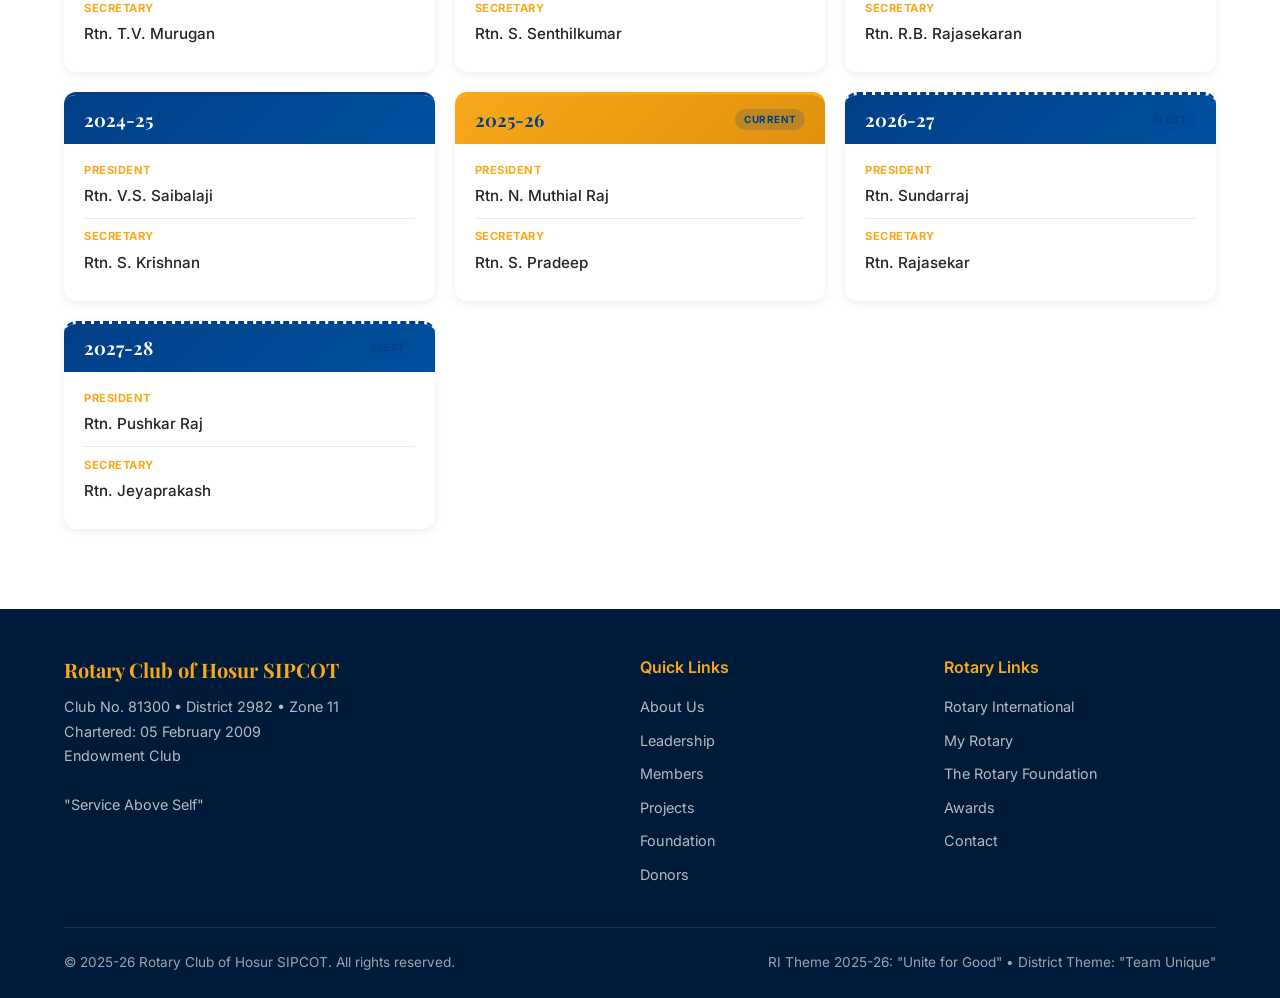
==== commit 62131f56: "next presidents" ====
--- a/members.html
+++ b/members.html
@@ -596,6 +596,32 @@
             </div>
           </div>
         </div>
+        <div class="term-card term-card--elect">
+          <div class="term-year">2026-27 <span class="term-flag term-flag--elect">Elect</span></div>
+          <div class="term-people">
+            <div class="term-person">
+              <span class="term-label">President</span>
+              <span class="term-name">Rtn. Sundarraj</span>
+            </div>
+            <div class="term-person">
+              <span class="term-label">Secretary</span>
+              <span class="term-name">Rtn. Rajasekar</span>
+            </div>
+          </div>
+        </div>
+        <div class="term-card term-card--elect">
+          <div class="term-year">2027-28 <span class="term-flag term-flag--elect">Elect</span></div>
+          <div class="term-people">
+            <div class="term-person">
+              <span class="term-label">President</span>
+              <span class="term-name">Rtn. Pushkar Raj</span>
+            </div>
+            <div class="term-person">
+              <span class="term-label">Secretary</span>
+              <span class="term-name">Rtn. Jeyaprakash</span>
+            </div>
+          </div>
+        </div>
       </div>
     </div>
   </section>
--- a/css/styles.css
+++ b/css/styles.css
@@ -785,6 +785,16 @@
   color: var(--royal-blue);
 }
 
+.term-card--elect {
+  border-top-style: dashed;
+  border-top-color: var(--royal-blue);
+}
+
+.term-flag--elect {
+  background: rgba(0, 63, 135, 0.12);
+  color: var(--royal-blue);
+}
+
 /* --- Avenue Chairs --- */
 .chairs-grid {
   display: grid;
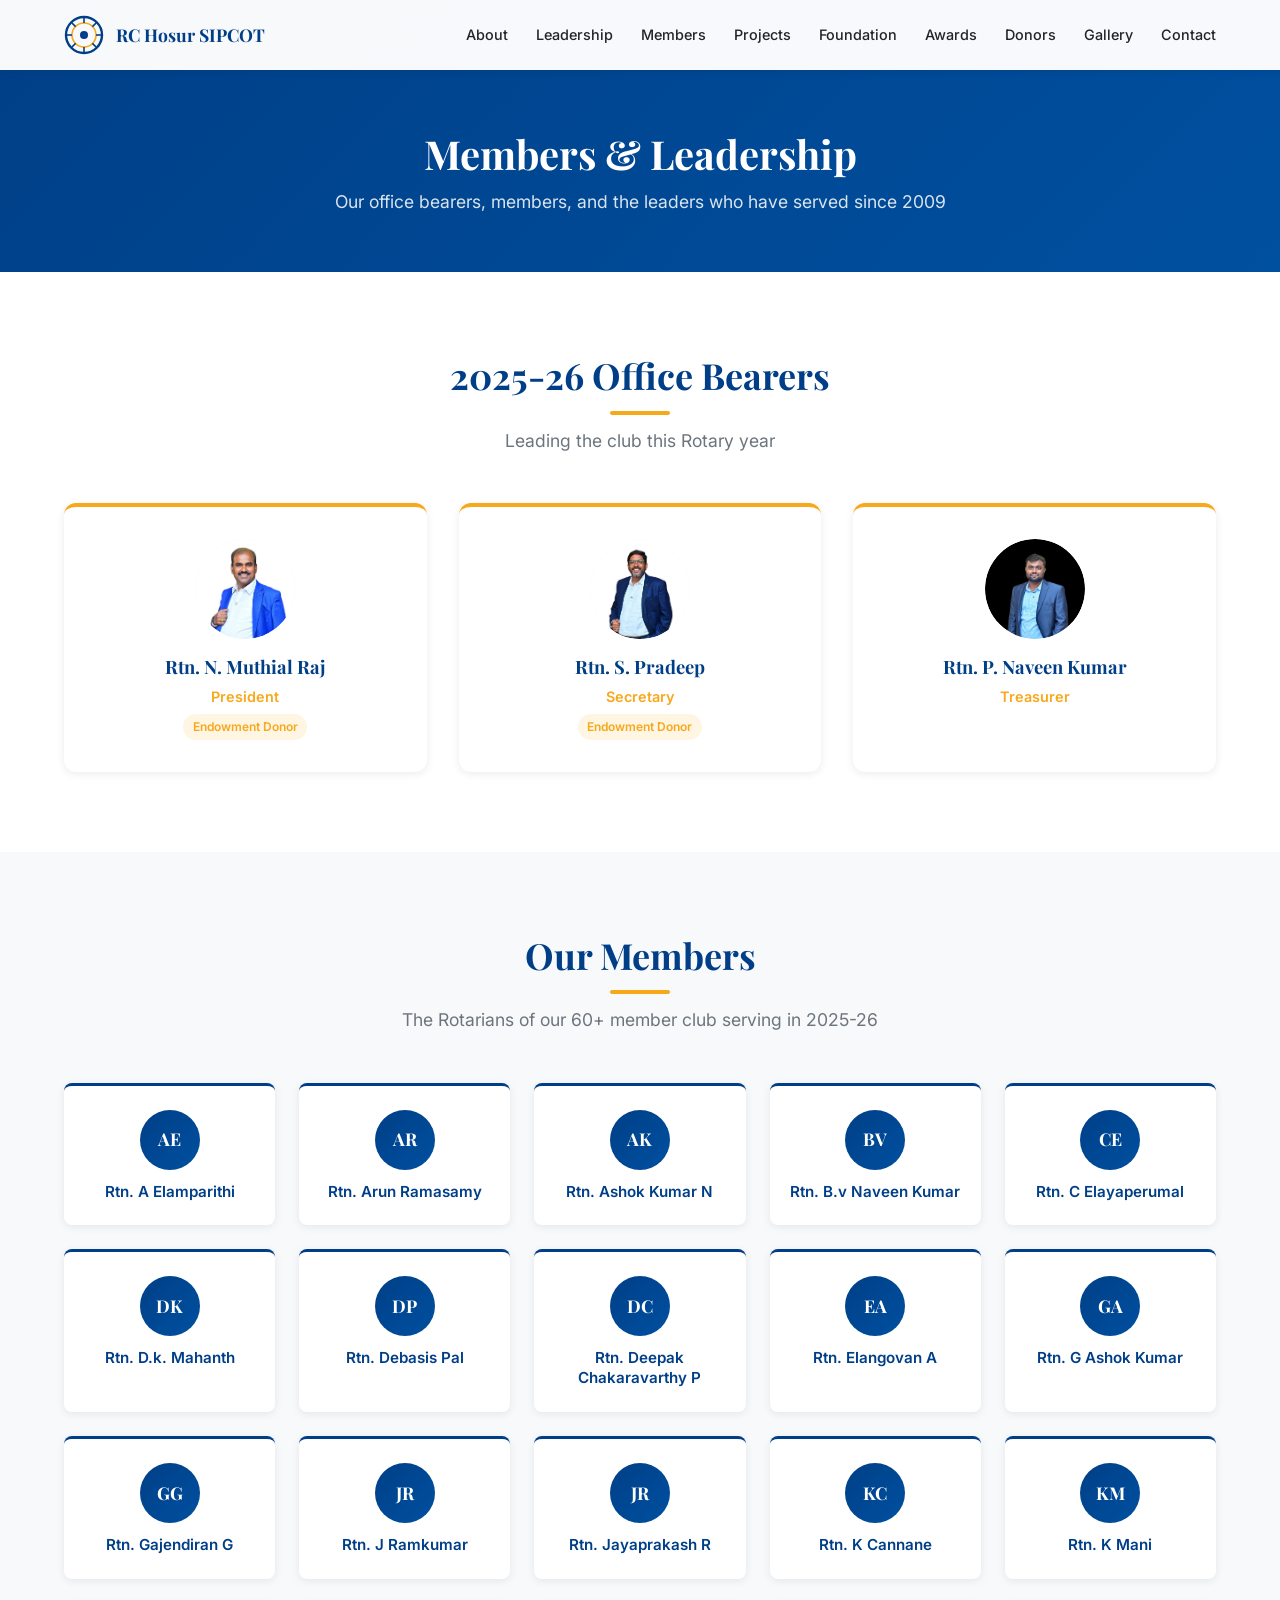
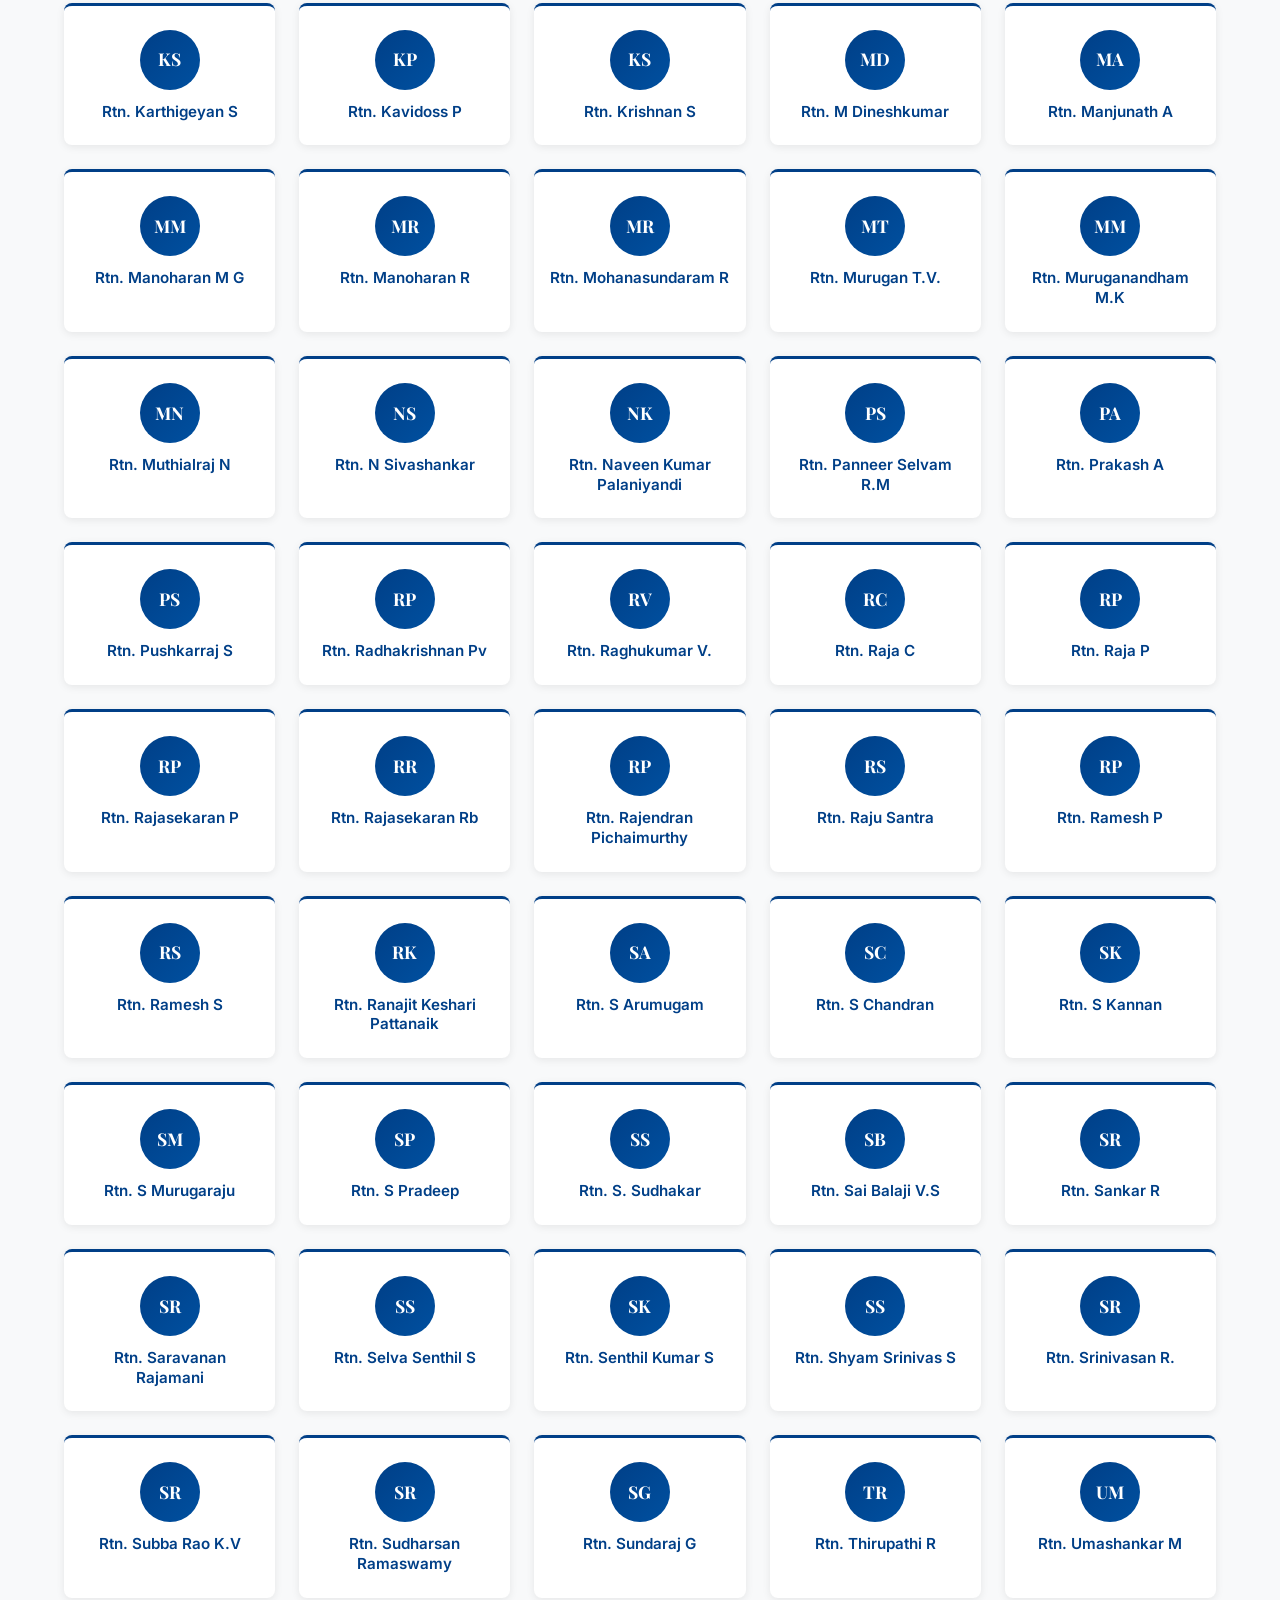
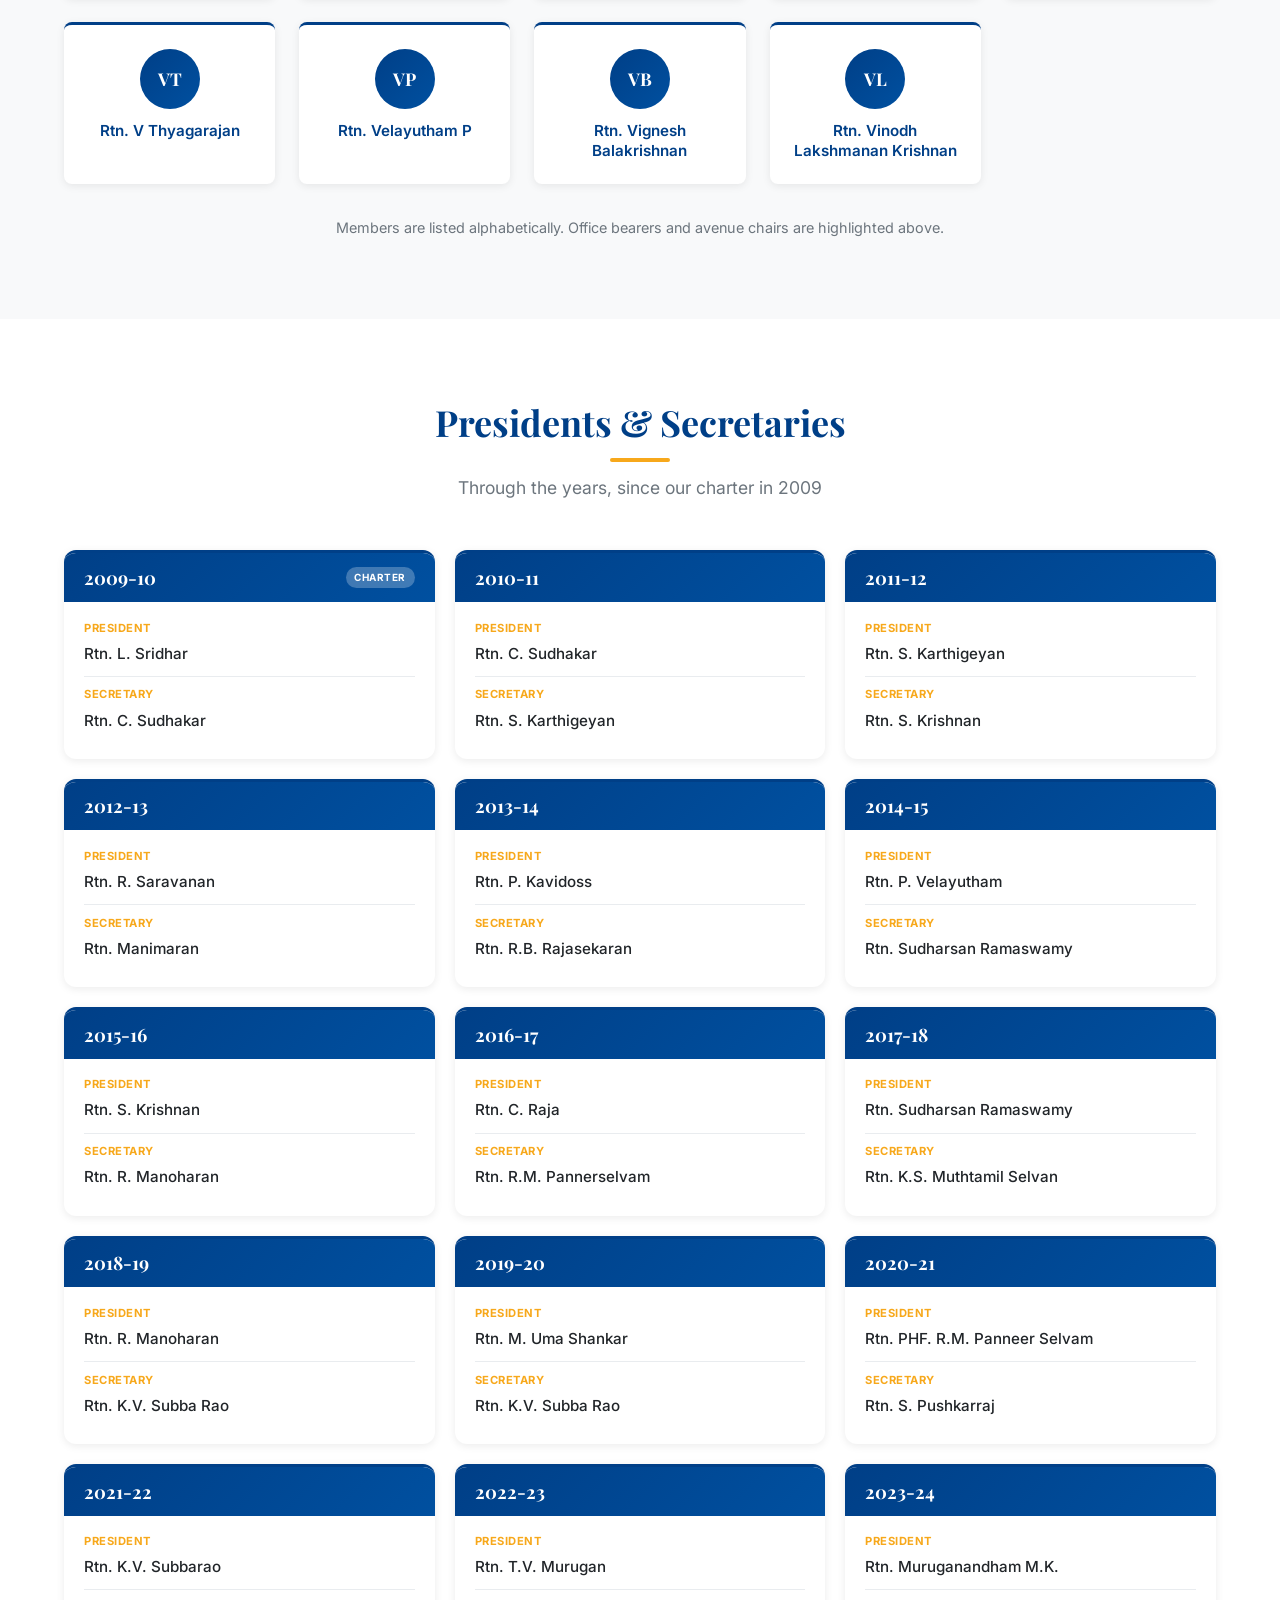
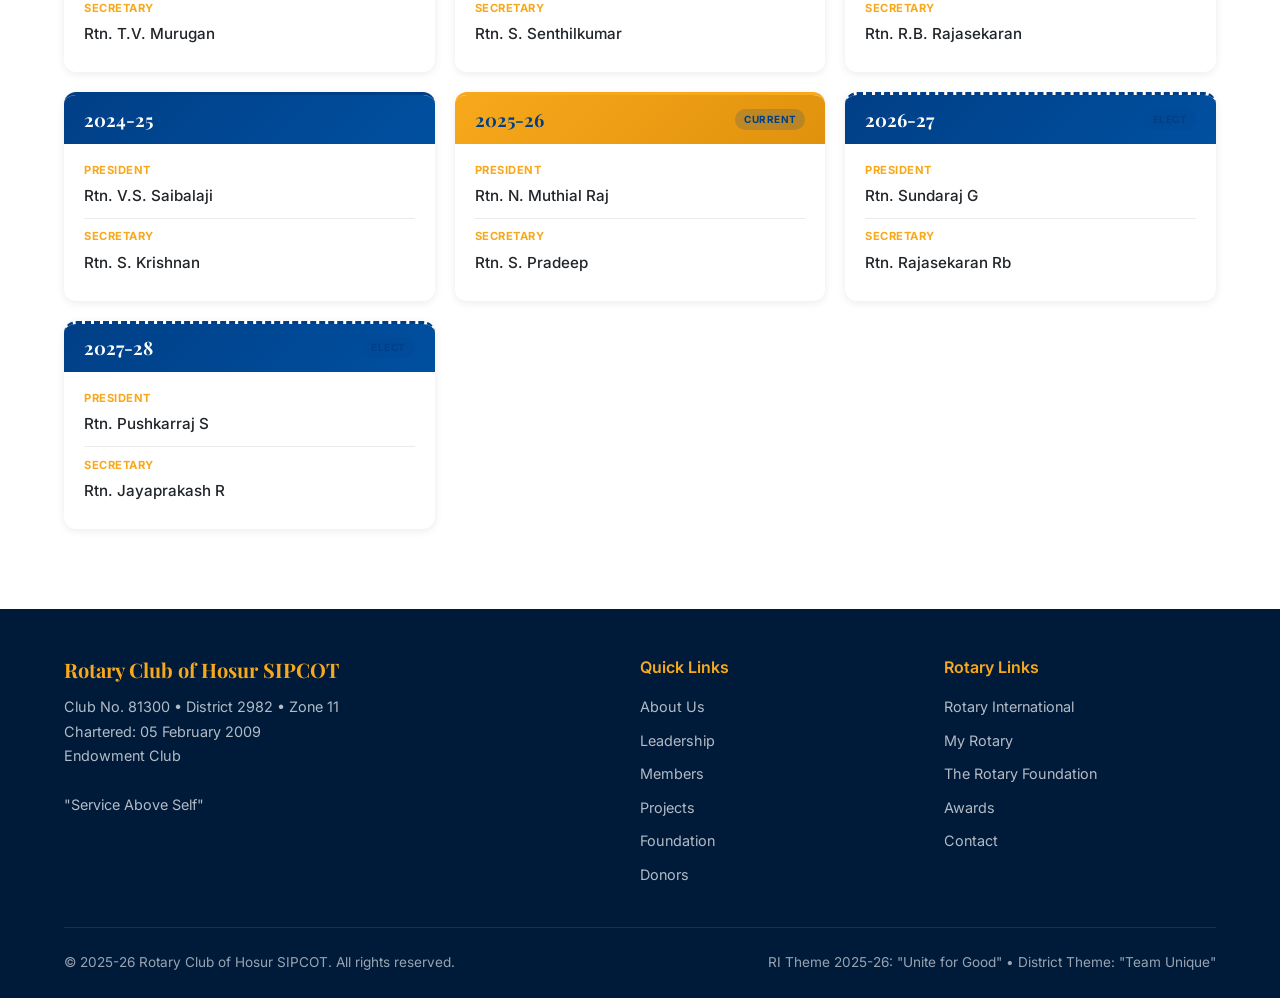
==== commit be9fb394: "Update members.html" ====
--- a/members.html
+++ b/members.html
@@ -601,11 +601,11 @@
           <div class="term-people">
             <div class="term-person">
               <span class="term-label">President</span>
-              <span class="term-name">Rtn. Sundarraj</span>
-            </div>
-            <div class="term-person">
-              <span class="term-label">Secretary</span>
-              <span class="term-name">Rtn. Rajasekar</span>
+              <span class="term-name">Rtn. Sundaraj G</span>
+            </div>
+            <div class="term-person">
+              <span class="term-label">Secretary</span>
+              <span class="term-name">Rtn. Rajasekaran Rb</span>
             </div>
           </div>
         </div>
@@ -614,11 +614,11 @@
           <div class="term-people">
             <div class="term-person">
               <span class="term-label">President</span>
-              <span class="term-name">Rtn. Pushkar Raj</span>
-            </div>
-            <div class="term-person">
-              <span class="term-label">Secretary</span>
-              <span class="term-name">Rtn. Jeyaprakash</span>
+              <span class="term-name">Rtn. Pushkarraj S</span>
+            </div>
+            <div class="term-person">
+              <span class="term-label">Secretary</span>
+              <span class="term-name">Rtn. Jayaprakash R</span>
             </div>
           </div>
         </div>
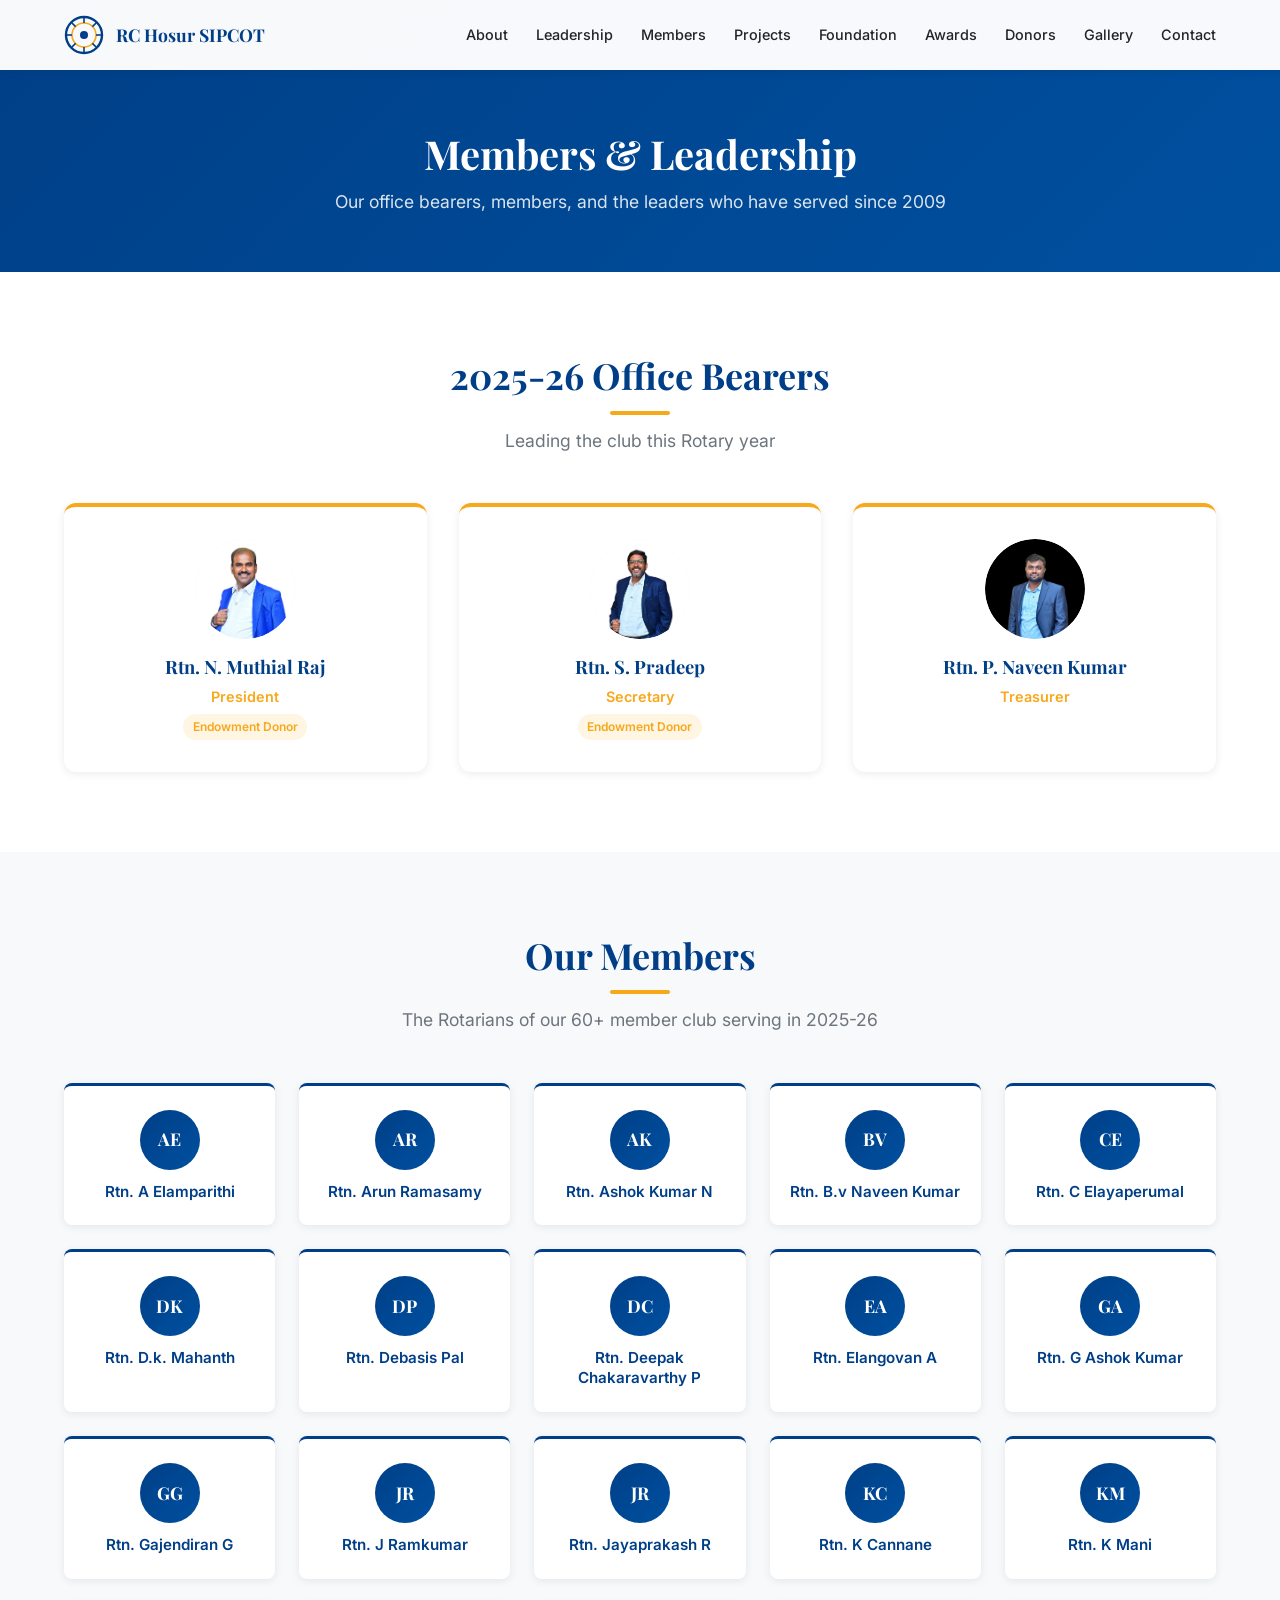
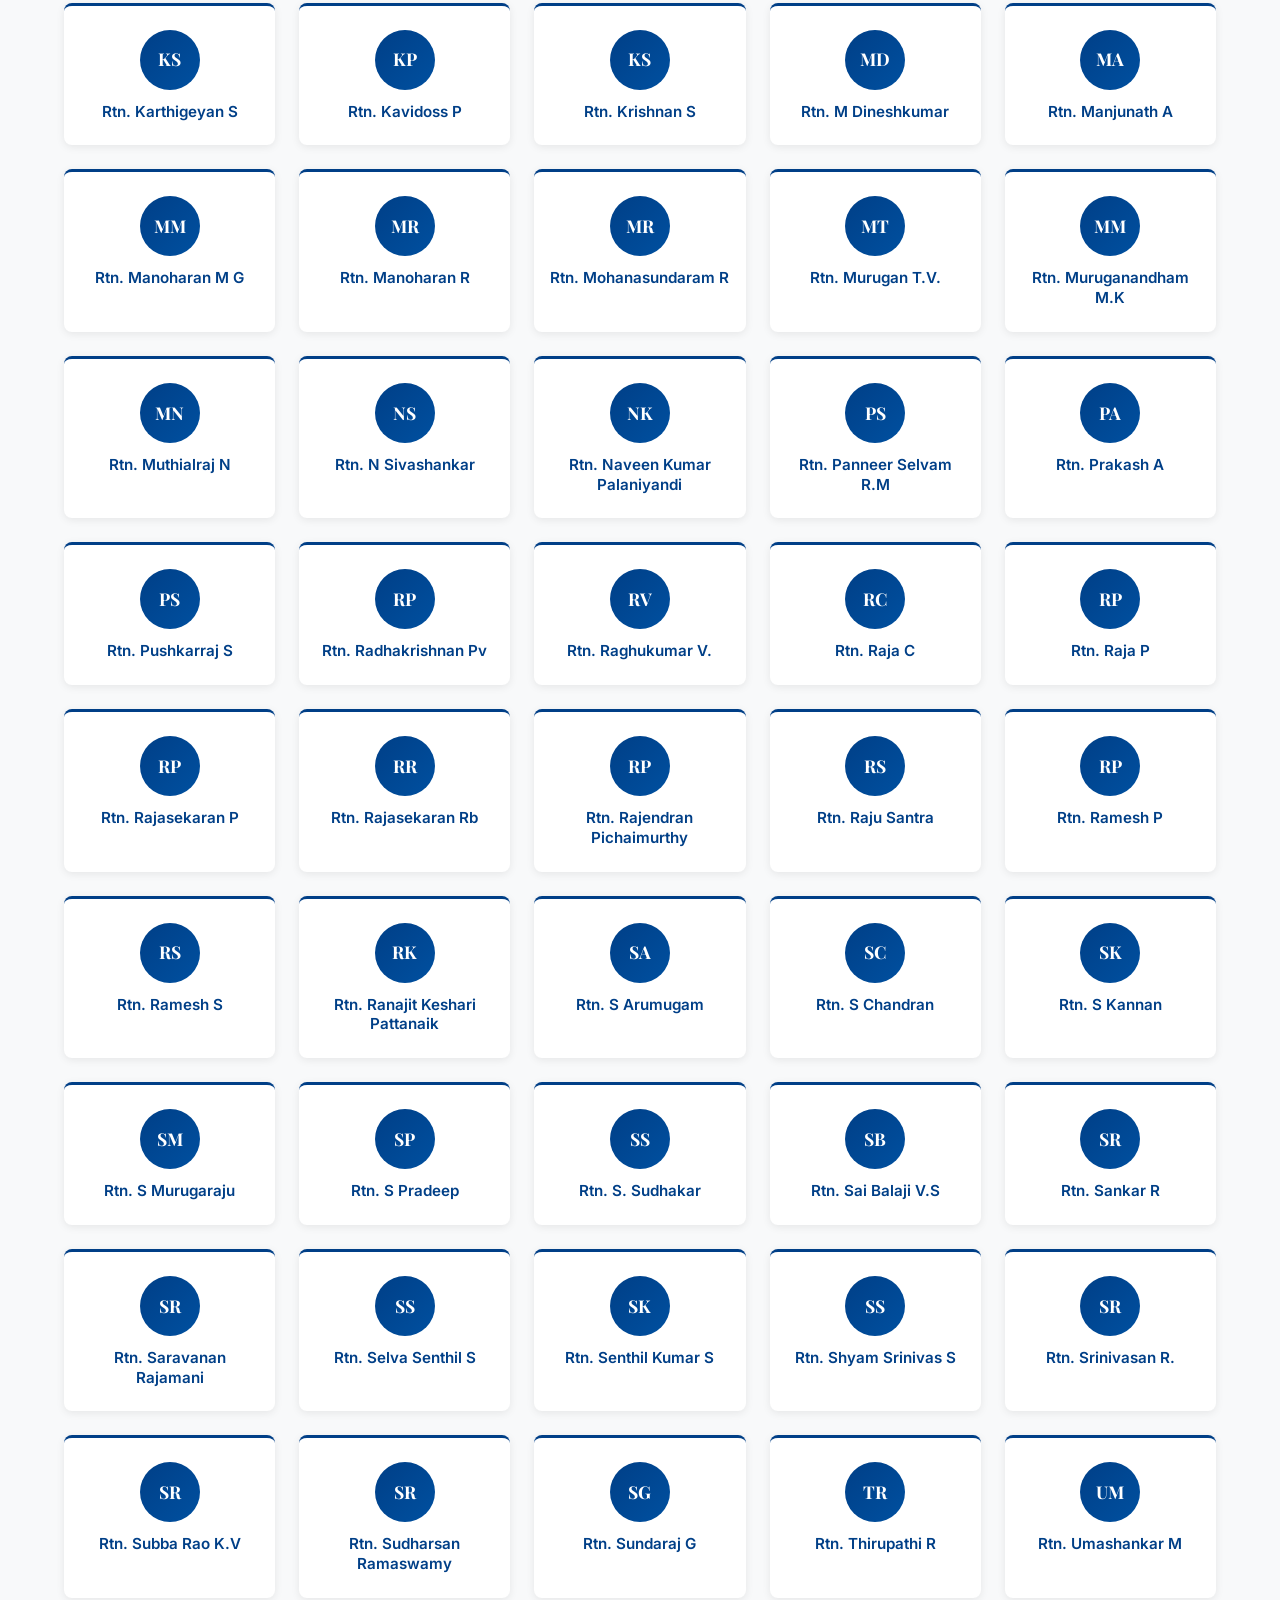
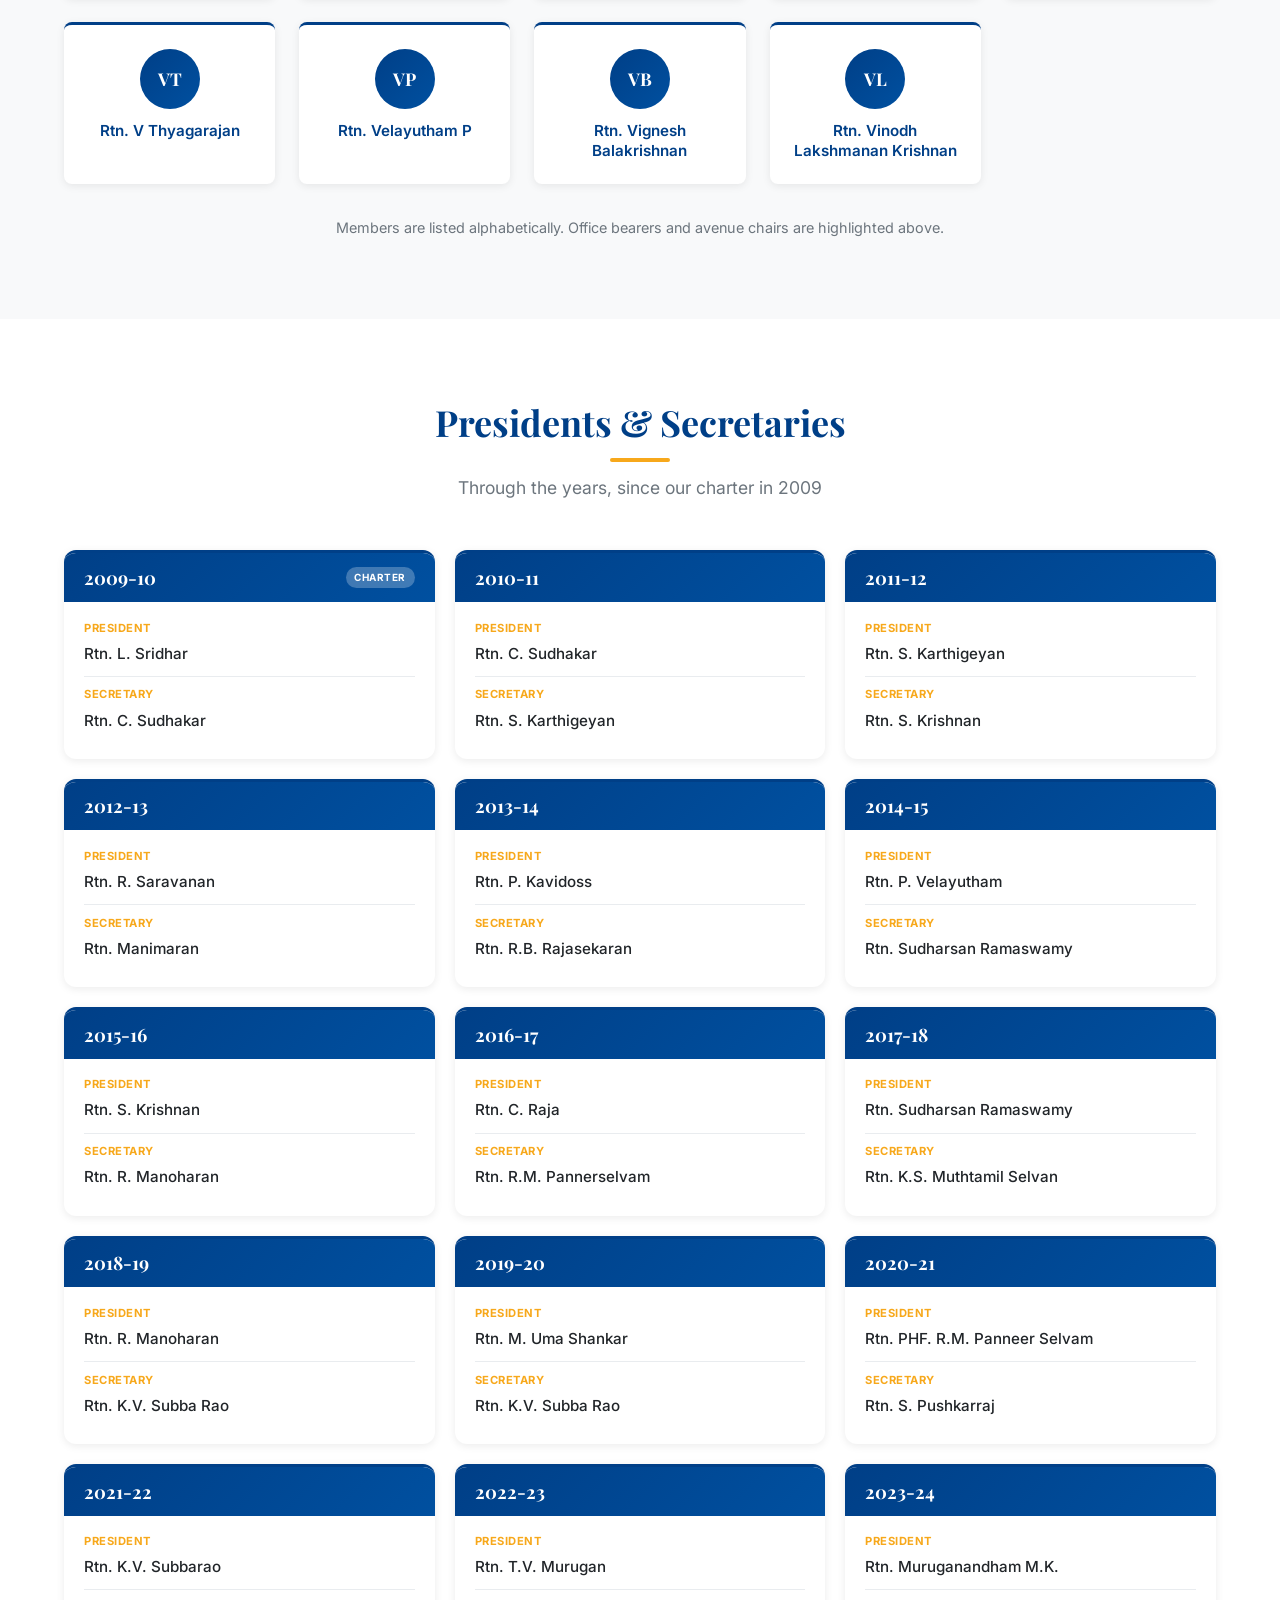
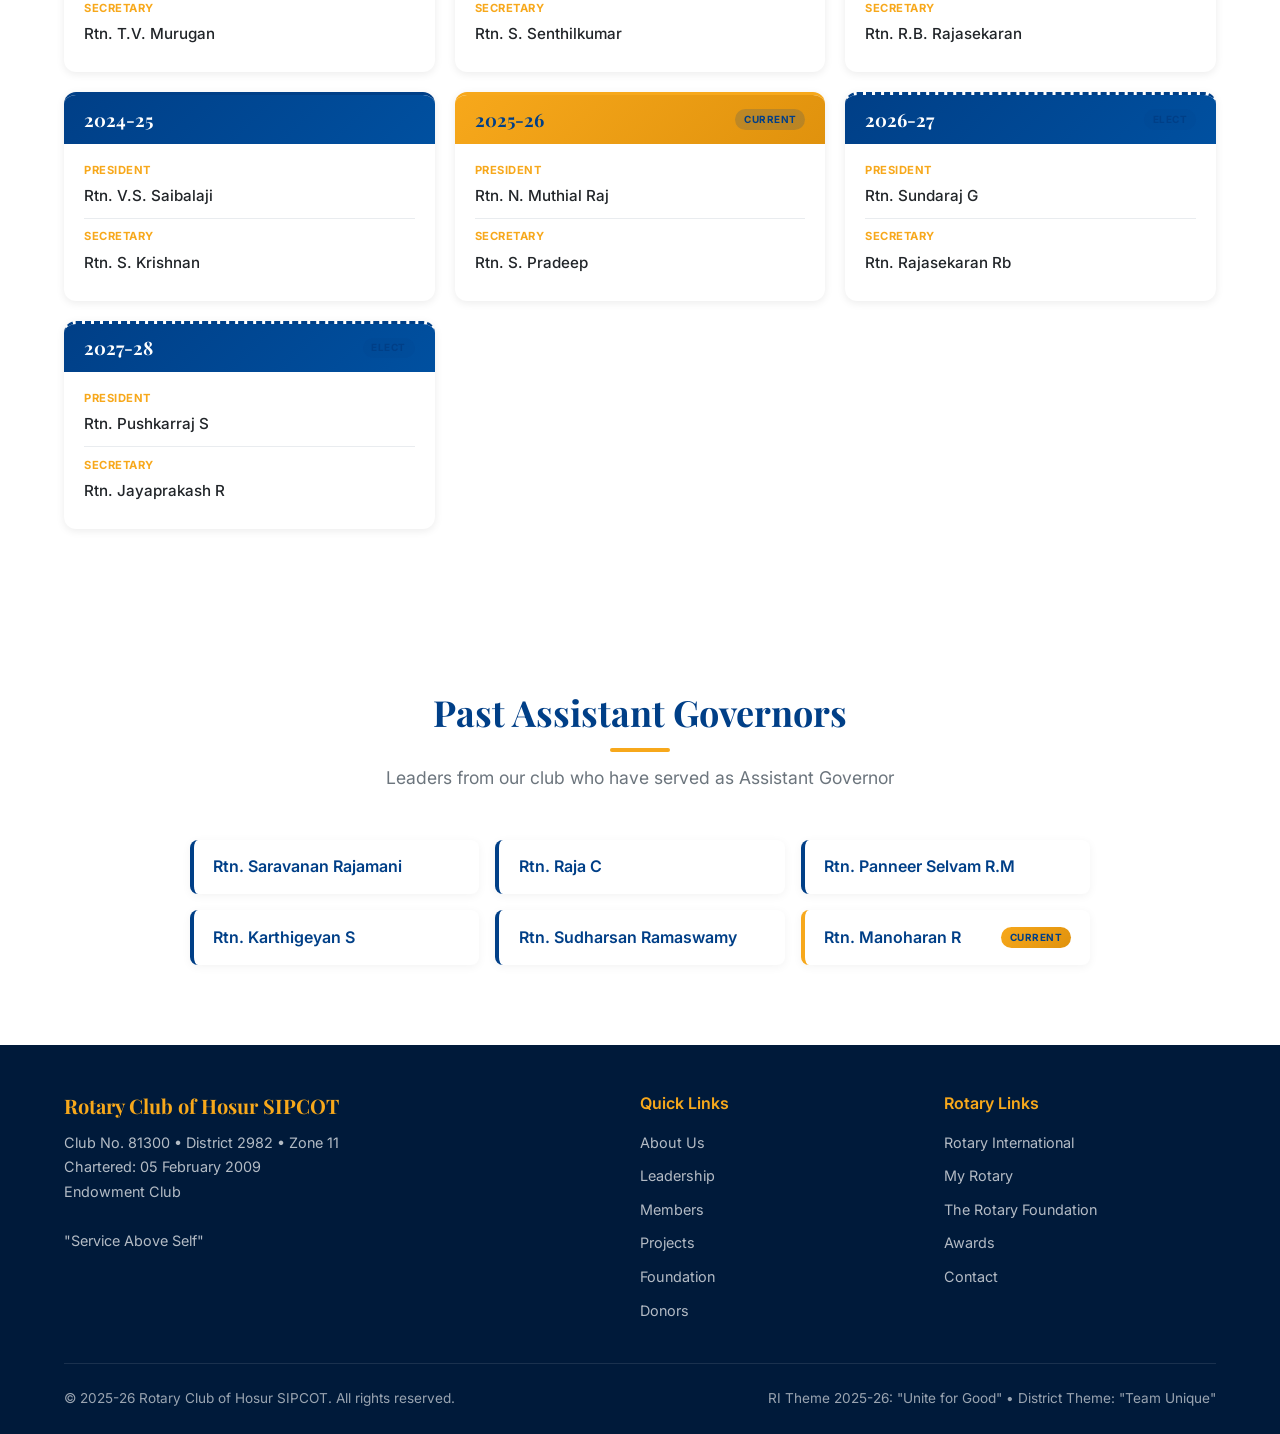
==== commit f880bd3a: "AG added" ====
--- a/members.html
+++ b/members.html
@@ -626,6 +626,25 @@
     </div>
   </section>
 
+  <!-- Past Assistant Governors Section -->
+  <section class="section" id="assistant-governors">
+    <div class="container">
+      <div class="section-title">
+        <h2>Past Assistant Governors</h2>
+        <span class="underline"></span>
+        <p>Leaders from our club who have served as Assistant Governor</p>
+      </div>
+      <ul class="ag-list">
+        <li class="ag-item">Rtn. Saravanan Rajamani</li>
+        <li class="ag-item">Rtn. Raja C</li>
+        <li class="ag-item">Rtn. Panneer Selvam R.M</li>
+        <li class="ag-item">Rtn. Karthigeyan S</li>
+        <li class="ag-item">Rtn. Sudharsan Ramaswamy</li>
+        <li class="ag-item ag-item--current">Rtn. Manoharan R <span class="ag-flag">Current</span></li>
+      </ul>
+    </div>
+  </section>
+
   <!-- Footer -->
   <footer class="footer">
     <div class="container">
--- a/css/styles.css
+++ b/css/styles.css
@@ -795,6 +795,48 @@
   color: var(--royal-blue);
 }
 
+/* --- Past Assistant Governors --- */
+.ag-list {
+  list-style: none;
+  margin: 0;
+  padding: 0;
+  display: grid;
+  grid-template-columns: repeat(auto-fit, minmax(260px, 1fr));
+  gap: 1rem;
+  max-width: 900px;
+  margin: 0 auto;
+}
+
+.ag-item {
+  background: var(--white);
+  border-left: 4px solid var(--royal-blue);
+  border-radius: 8px;
+  padding: 0.9rem 1.2rem;
+  font-weight: 600;
+  color: var(--royal-blue);
+  box-shadow: 0 2px 10px rgba(0, 0, 0, 0.05);
+  display: flex;
+  align-items: center;
+  justify-content: space-between;
+  gap: 0.75rem;
+}
+
+.ag-item--current {
+  border-left-color: var(--gold);
+}
+
+.ag-flag {
+  font-size: 0.62rem;
+  text-transform: uppercase;
+  letter-spacing: 0.5px;
+  background: linear-gradient(135deg, var(--gold), #E0920D);
+  color: var(--royal-blue);
+  padding: 0.15rem 0.55rem;
+  border-radius: 50px;
+  font-weight: 700;
+  font-family: 'Inter', sans-serif;
+}
+
 /* --- Avenue Chairs --- */
 .chairs-grid {
   display: grid;
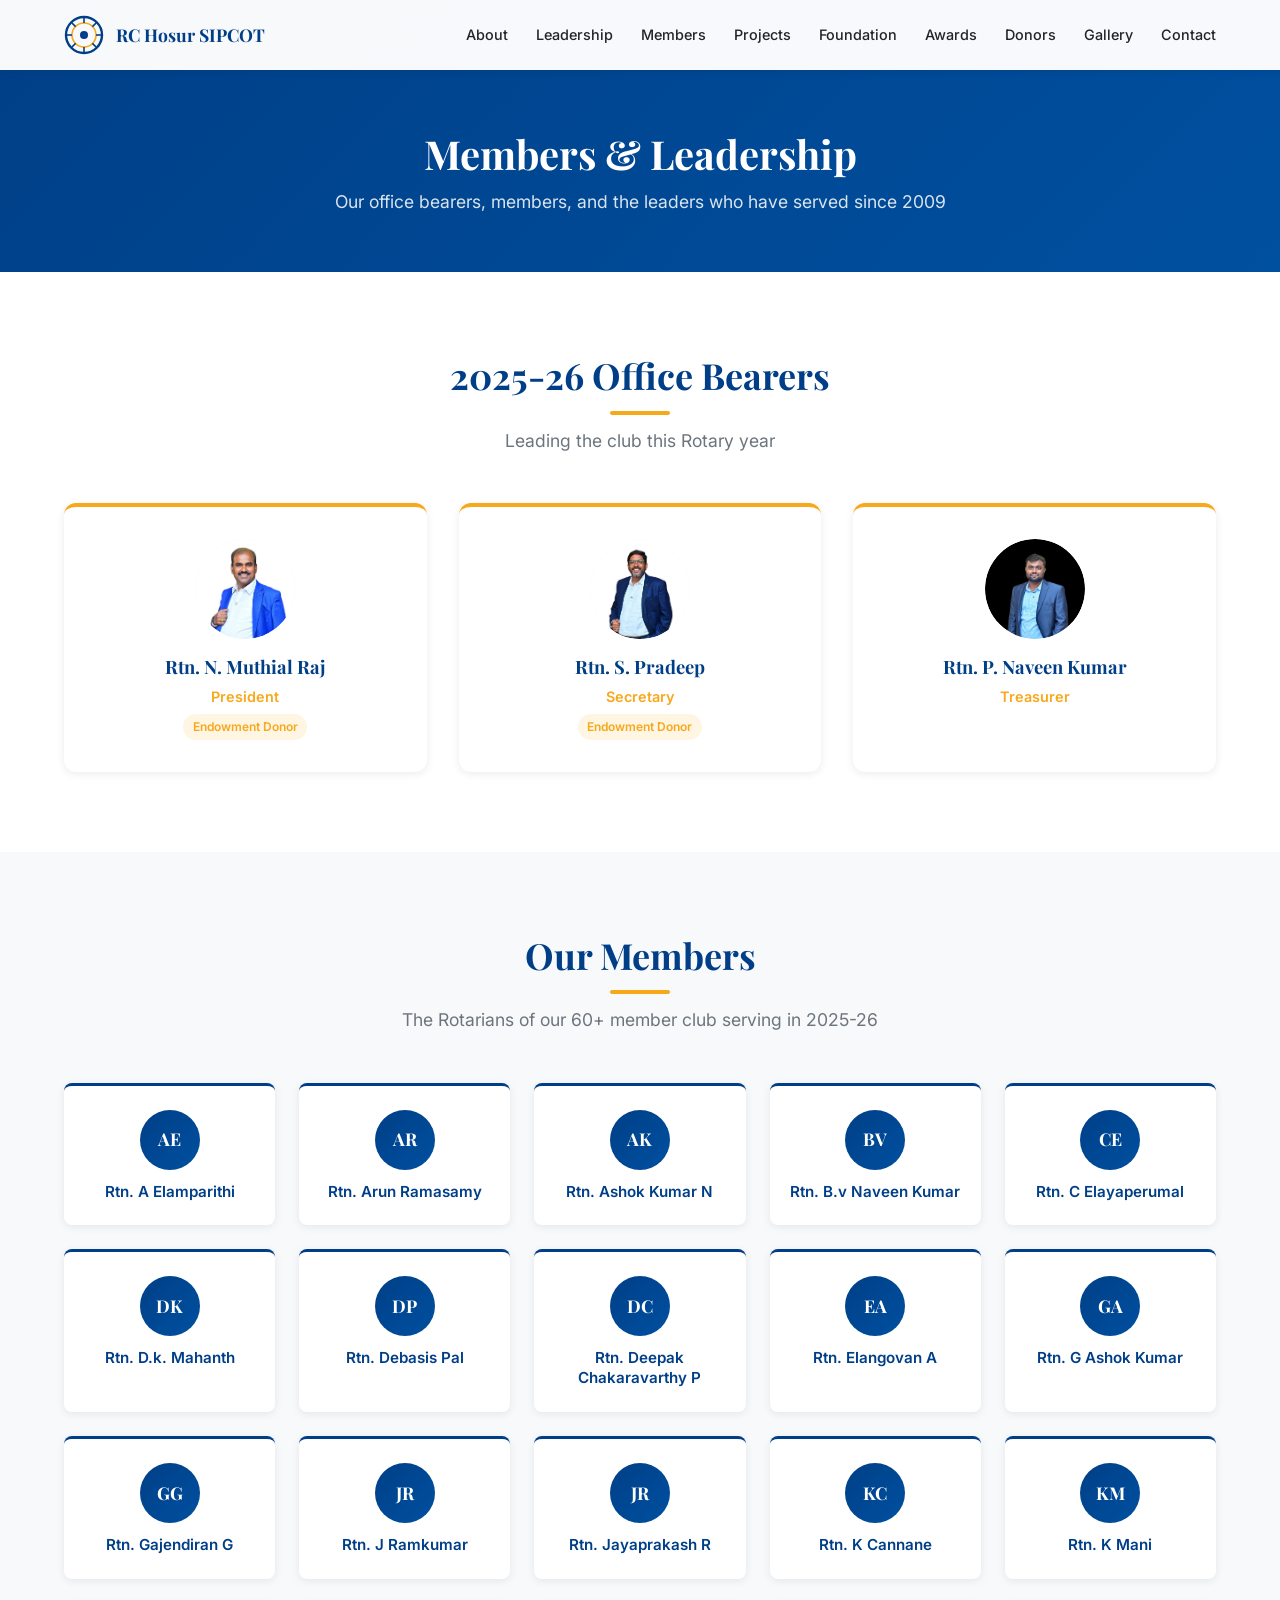
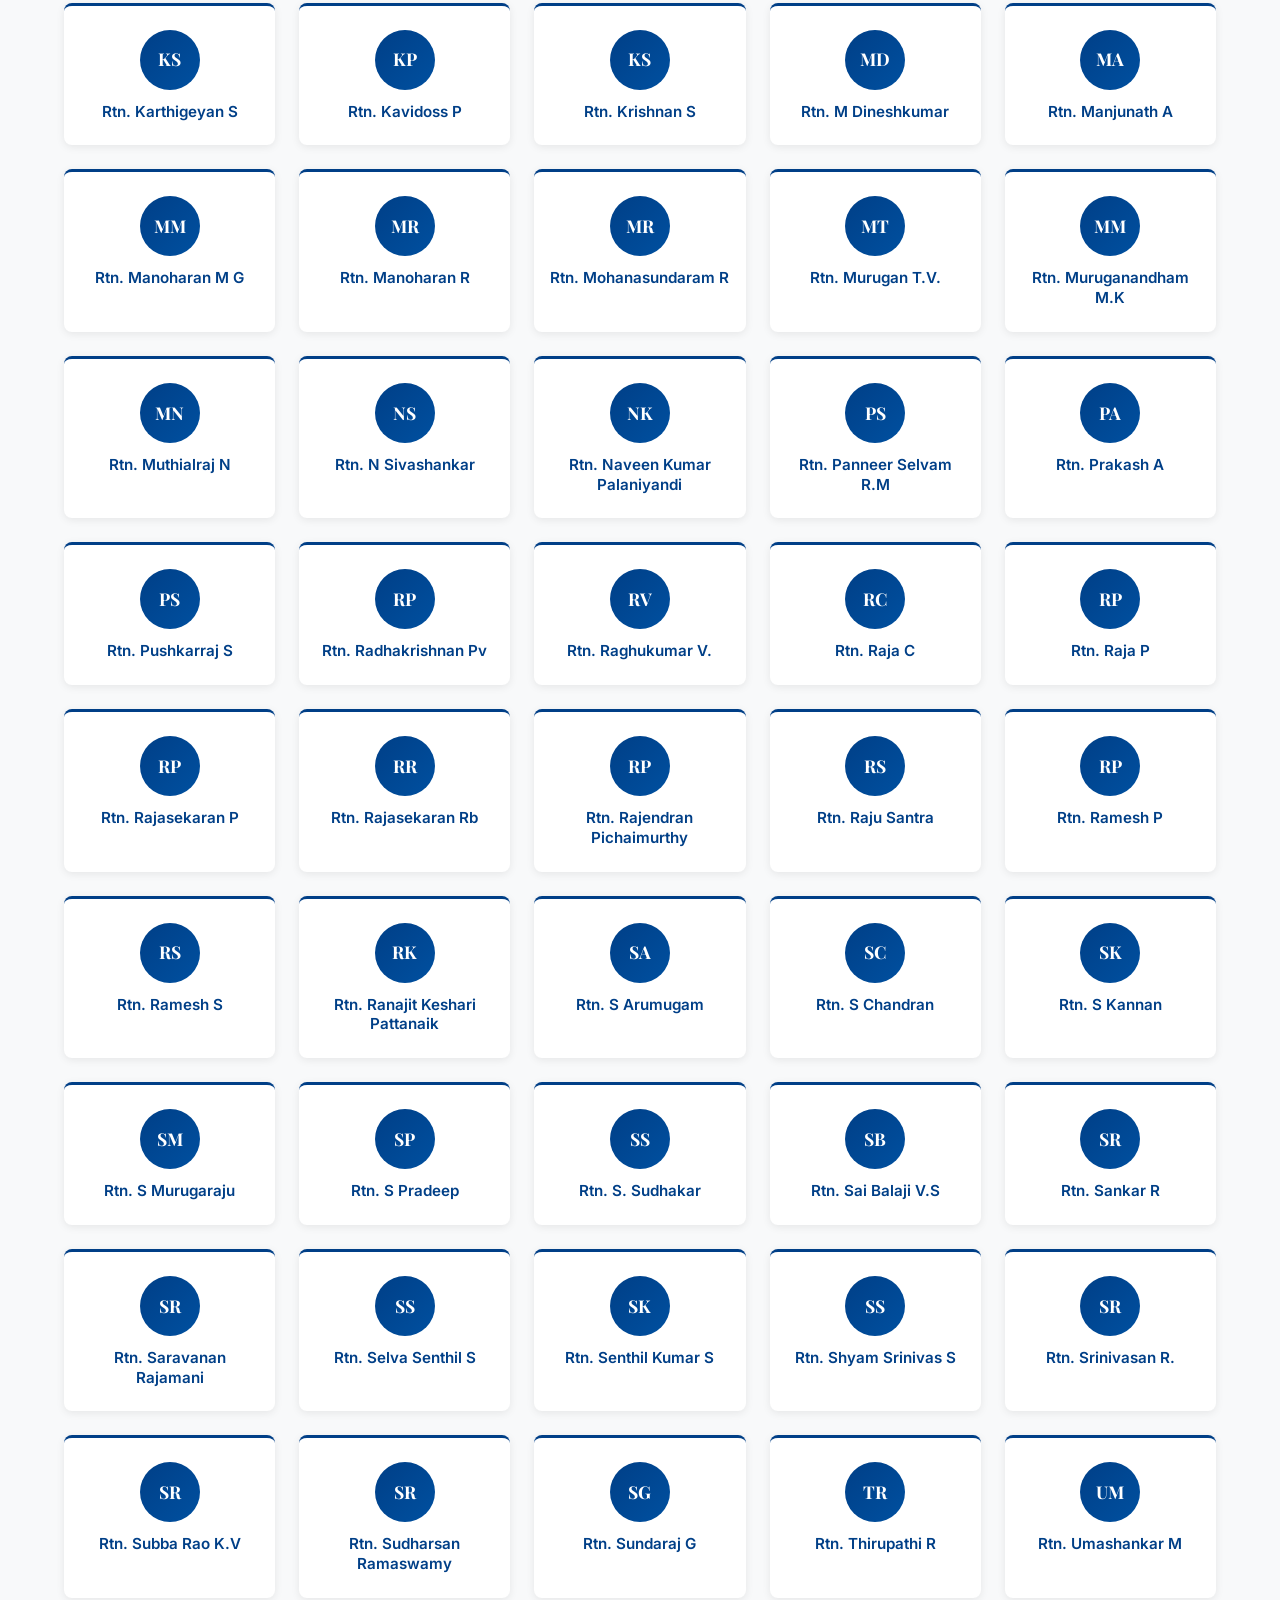
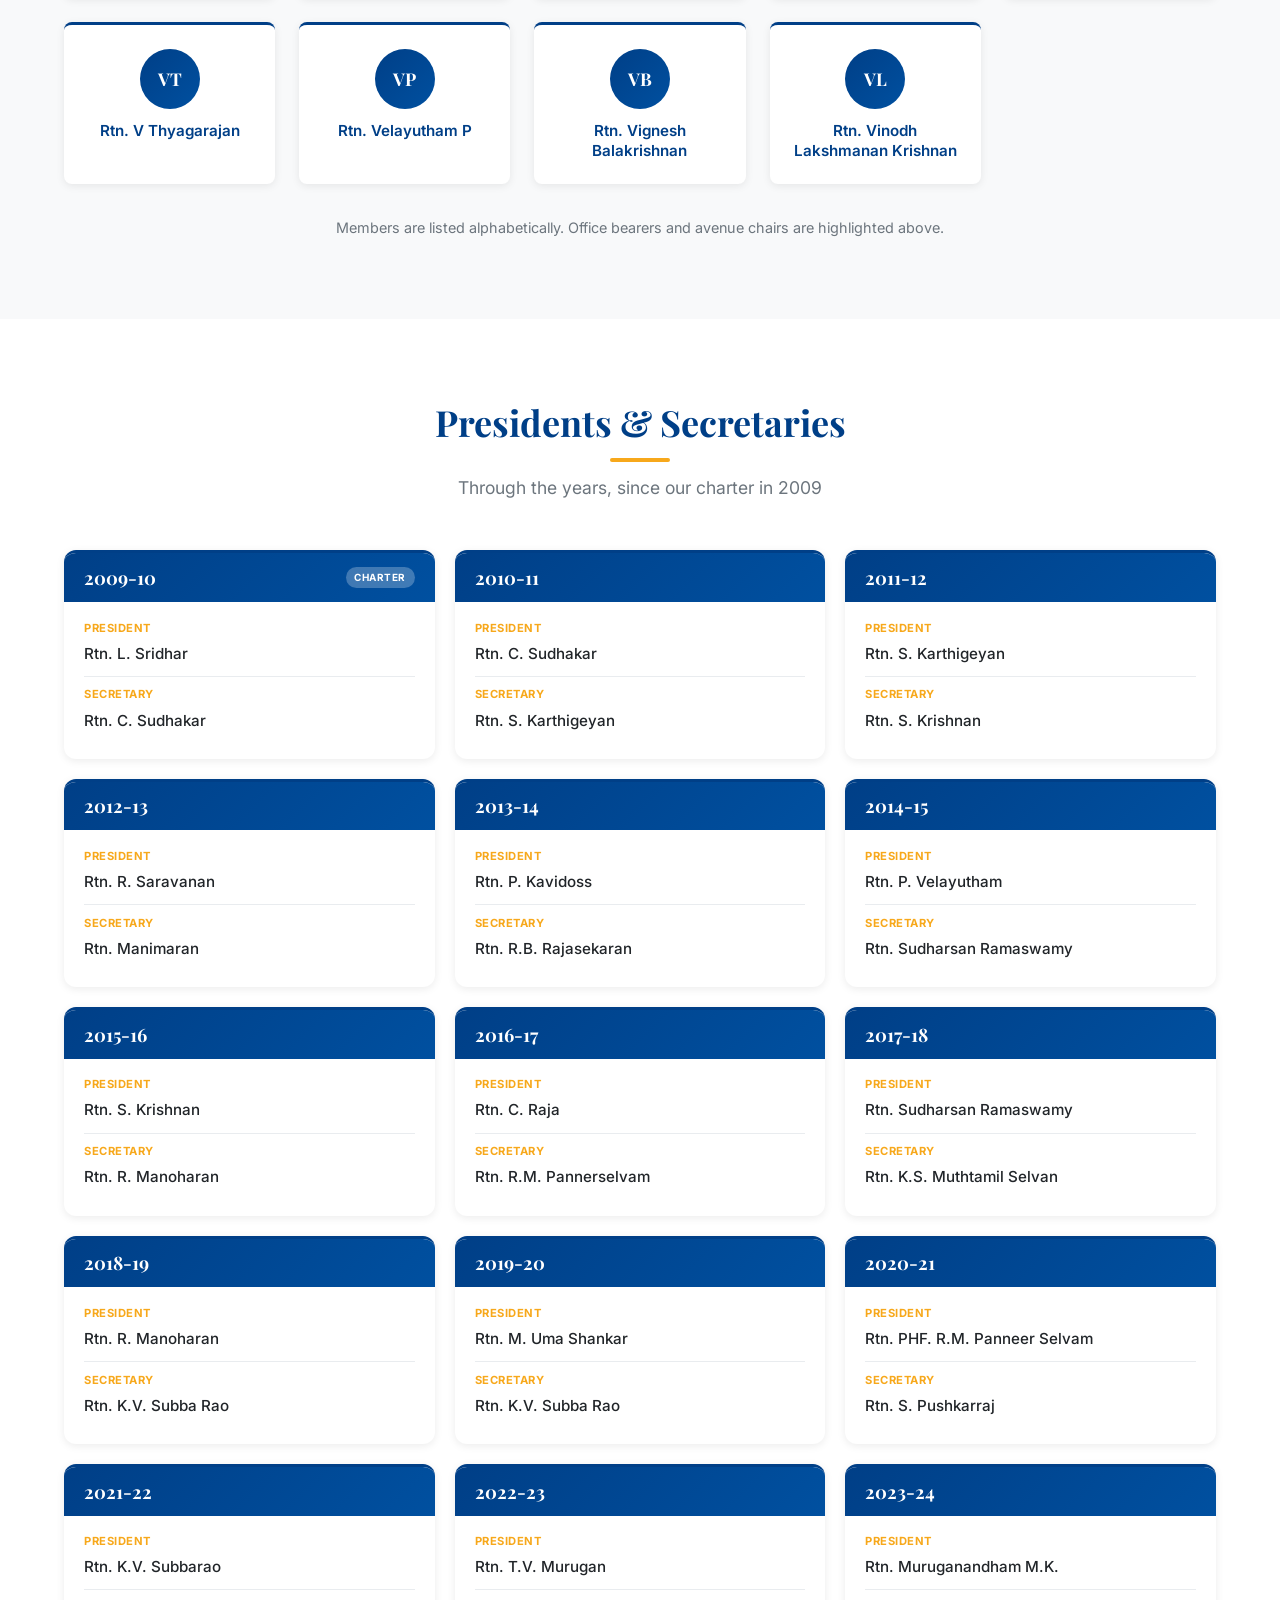
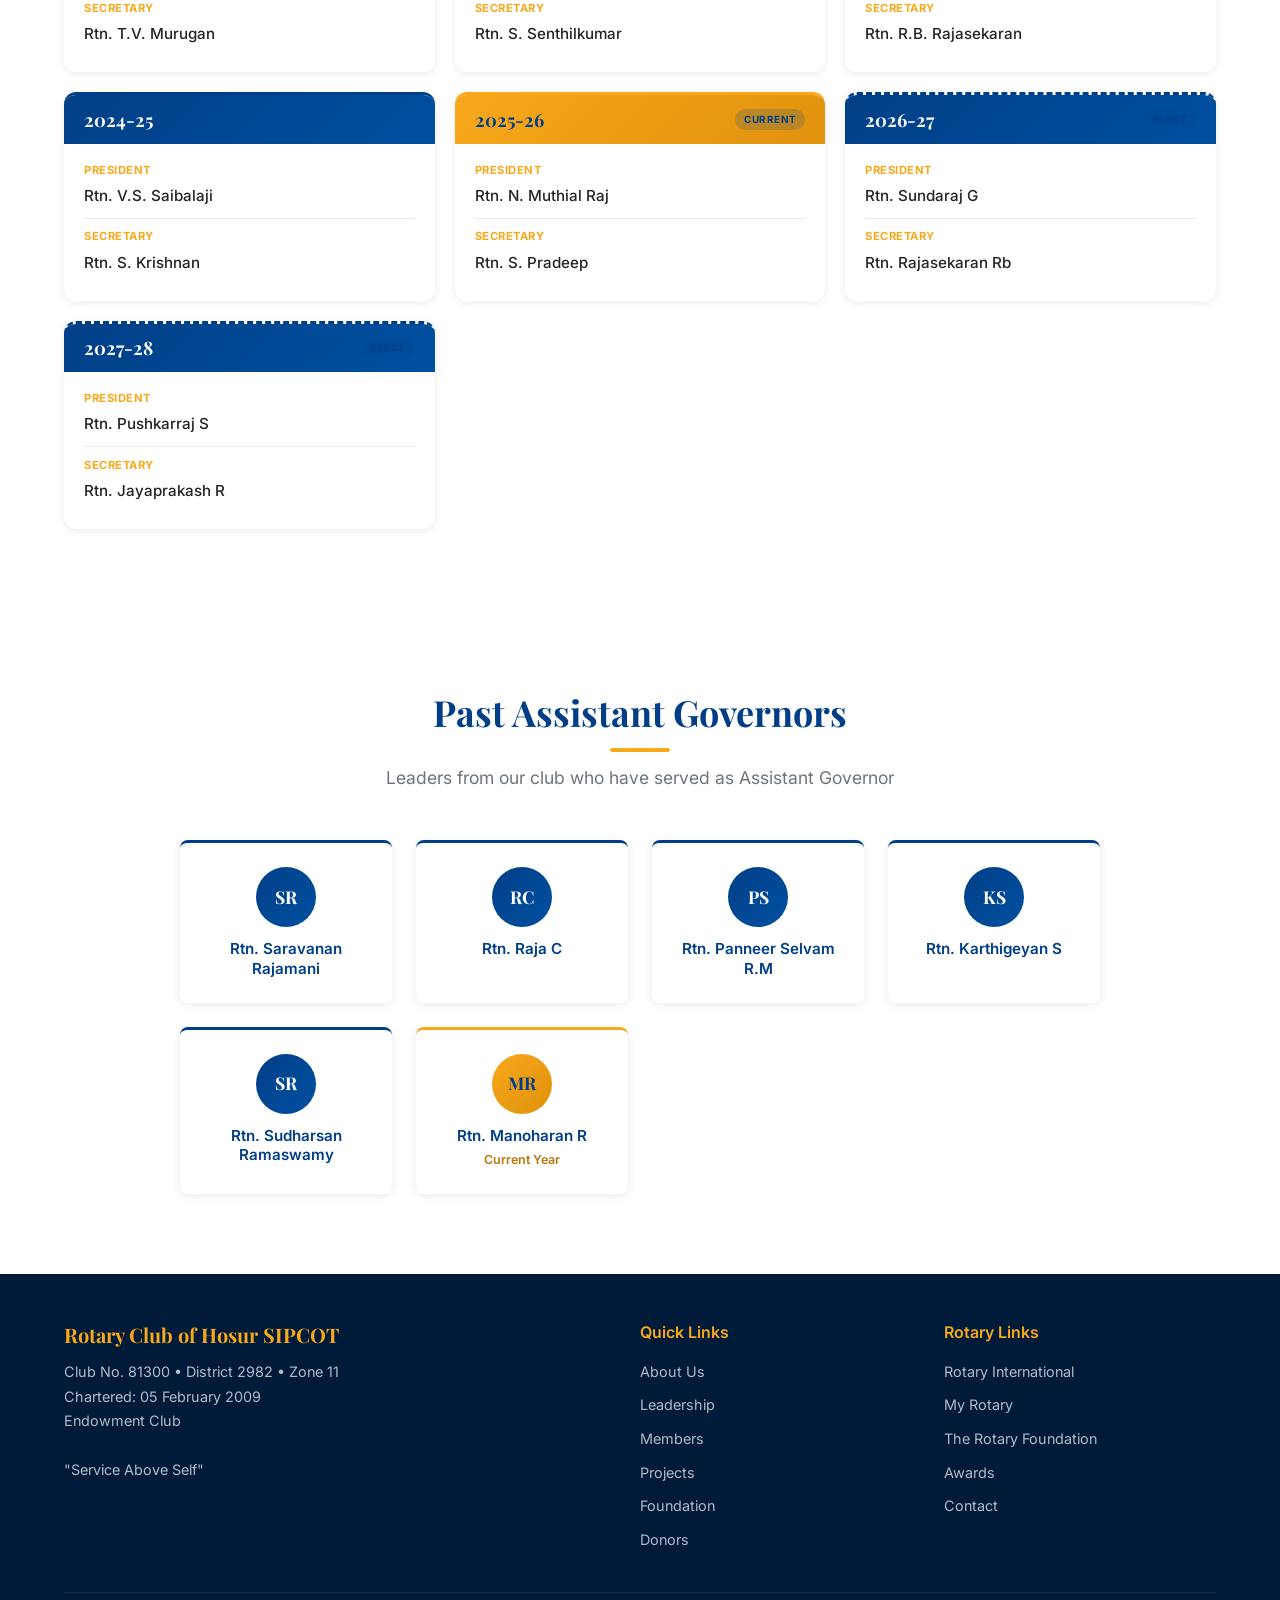
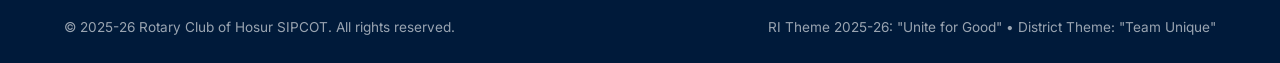
==== commit 1b2884df: "AG" ====
--- a/members.html
+++ b/members.html
@@ -634,14 +634,33 @@
         <span class="underline"></span>
         <p>Leaders from our club who have served as Assistant Governor</p>
       </div>
-      <ul class="ag-list">
-        <li class="ag-item">Rtn. Saravanan Rajamani</li>
-        <li class="ag-item">Rtn. Raja C</li>
-        <li class="ag-item">Rtn. Panneer Selvam R.M</li>
-        <li class="ag-item">Rtn. Karthigeyan S</li>
-        <li class="ag-item">Rtn. Sudharsan Ramaswamy</li>
-        <li class="ag-item ag-item--current">Rtn. Manoharan R <span class="ag-flag">Current</span></li>
-      </ul>
+      <div class="members-grid ag-grid">
+        <div class="member-card">
+          <div class="member-avatar">SR</div>
+          <h4>Rtn. Saravanan Rajamani</h4>
+        </div>
+        <div class="member-card">
+          <div class="member-avatar">RC</div>
+          <h4>Rtn. Raja C</h4>
+        </div>
+        <div class="member-card">
+          <div class="member-avatar">PS</div>
+          <h4>Rtn. Panneer Selvam R.M</h4>
+        </div>
+        <div class="member-card">
+          <div class="member-avatar">KS</div>
+          <h4>Rtn. Karthigeyan S</h4>
+        </div>
+        <div class="member-card">
+          <div class="member-avatar">SR</div>
+          <h4>Rtn. Sudharsan Ramaswamy</h4>
+        </div>
+        <div class="member-card member-card--current">
+          <div class="member-avatar member-avatar--current">MR</div>
+          <h4>Rtn. Manoharan R</h4>
+          <div class="member-role">Current Year</div>
+        </div>
+      </div>
     </div>
   </section>
 
--- a/css/styles.css
+++ b/css/styles.css
@@ -796,45 +796,23 @@
 }
 
 /* --- Past Assistant Governors --- */
-.ag-list {
-  list-style: none;
-  margin: 0;
-  padding: 0;
-  display: grid;
-  grid-template-columns: repeat(auto-fit, minmax(260px, 1fr));
-  gap: 1rem;
-  max-width: 900px;
+.ag-grid {
+  max-width: 920px;
   margin: 0 auto;
 }
 
-.ag-item {
-  background: var(--white);
-  border-left: 4px solid var(--royal-blue);
-  border-radius: 8px;
-  padding: 0.9rem 1.2rem;
-  font-weight: 600;
-  color: var(--royal-blue);
-  box-shadow: 0 2px 10px rgba(0, 0, 0, 0.05);
-  display: flex;
-  align-items: center;
-  justify-content: space-between;
-  gap: 0.75rem;
-}
-
-.ag-item--current {
-  border-left-color: var(--gold);
-}
-
-.ag-flag {
-  font-size: 0.62rem;
-  text-transform: uppercase;
-  letter-spacing: 0.5px;
+.member-card--current {
+  border-top-color: var(--gold);
+}
+
+.member-avatar--current {
   background: linear-gradient(135deg, var(--gold), #E0920D);
   color: var(--royal-blue);
-  padding: 0.15rem 0.55rem;
-  border-radius: 50px;
-  font-weight: 700;
-  font-family: 'Inter', sans-serif;
+}
+
+.member-card--current .member-role {
+  color: var(--gold-dark, #B8770A);
+  font-weight: 600;
 }
 
 /* --- Avenue Chairs --- */
